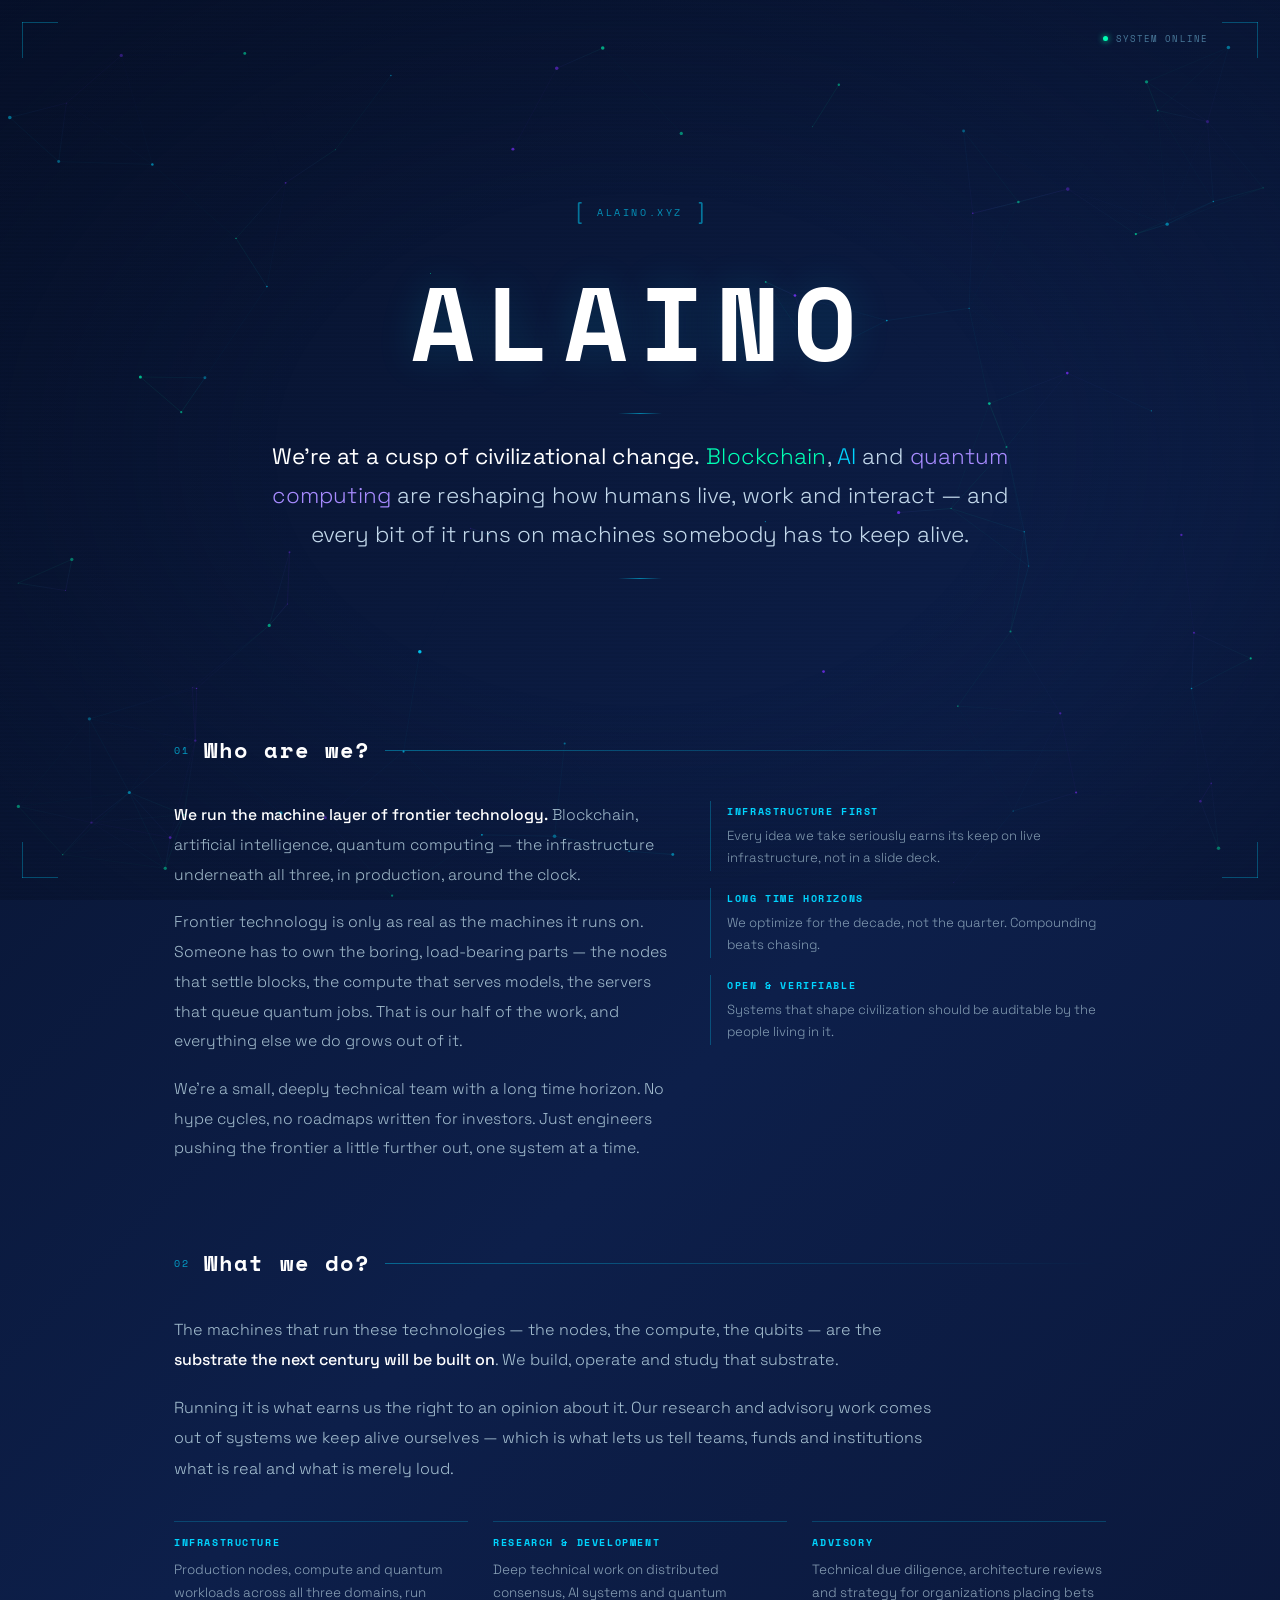
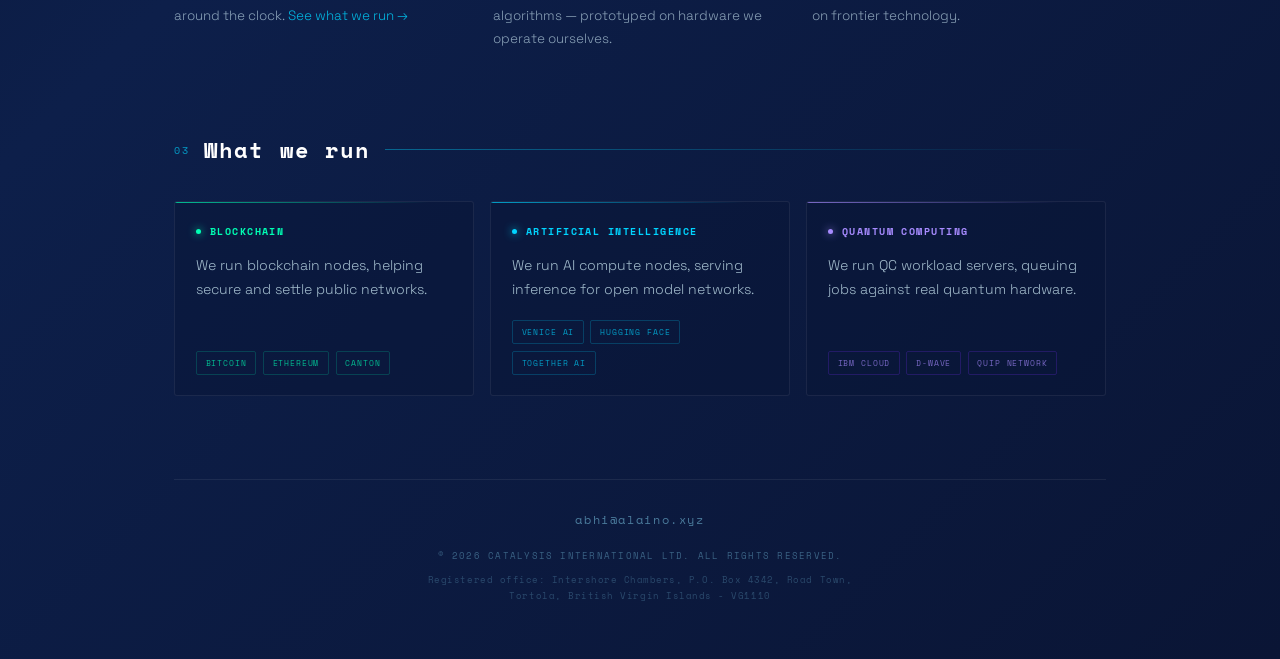
==== index.html @ 874327f1 "Serve site as index.html on alaino.xyz via GitHub Pages Co-authored-by: Cursor <cursoragent@cursor.c" ====
<!DOCTYPE html>
<html lang="en">
<head>
  <meta charset="UTF-8">
  <meta name="viewport" content="width=device-width, initial-scale=1.0">
  <title>Alaino — Infrastructure for Frontier Technology</title>
  <link rel="preconnect" href="https://fonts.googleapis.com">
  <link href="https://fonts.googleapis.com/css2?family=Space+Grotesk:ital,wght@0,300;0,400;0,500;0,600;0,700;1,300&family=Space+Mono:wght@400;700&display=swap" rel="stylesheet">
  <style>
    *, *::before, *::after { box-sizing: border-box; margin: 0; padding: 0; }

    :root {
      --bg: #07112a;
      --cyan: #00d4ff;
      --purple: #7b2fff;
      --green: #00ffb4;
      --text: #d8eeff;
      --muted: #4a7a9b;
    }

    html {
      scroll-behavior: smooth;
    }

    html, body {
      min-height: 100%;
      background: linear-gradient(135deg, #07112a 0%, #0d1f4a 50%, #0a1535 100%);
      color: var(--text);
      font-family: 'Space Grotesk', sans-serif;
      overflow-x: hidden;
    }

    canvas#bg {
      position: fixed;
      inset: 0;
      z-index: 0;
    }

    /* Scanline overlay */
    body::after {
      content: '';
      position: fixed;
      inset: 0;
      background: repeating-linear-gradient(
        0deg,
        transparent,
        transparent 2px,
        rgba(0,0,0,0.025) 2px,
        rgba(0,0,0,0.025) 4px
      );
      pointer-events: none;
      z-index: 1;
    }

    /* Radial vignette */
    body::before {
      content: '';
      position: fixed;
      inset: 0;
      background: radial-gradient(ellipse at center, transparent 40%, rgba(7,17,42,0.5) 100%);
      pointer-events: none;
      z-index: 1;
    }

    main {
      position: relative;
      z-index: 2;
      width: 100%;
      max-width: 980px;
      margin: 0 auto;
      padding: 0 1.5rem 3.5rem;
    }

    /* ── Hero ── */
    .hero {
      min-height: 78vh;
      display: flex;
      flex-direction: column;
      align-items: center;
      justify-content: center;
      text-align: center;
      padding: 4rem 0 1rem;
      position: relative;
    }

    /* ── Logo row ── */
    .logo-row {
      display: flex;
      align-items: center;
      gap: 0.75rem;
      margin-bottom: 1rem;
      opacity: 0;
      animation: fadeUp 1s ease 0.3s forwards;
    }

    .bracket {
      font-family: 'Space Mono', monospace;
      font-size: 1.4rem;
      color: var(--cyan);
      opacity: 0.5;
    }

    .logo-label {
      font-family: 'Space Mono', monospace;
      font-size: 0.65rem;
      letter-spacing: 0.25em;
      color: var(--cyan);
      opacity: 0.65;
      text-transform: uppercase;
    }

    /* ── Main title ── */
    h1 {
      font-family: 'Space Mono', monospace;
      font-size: clamp(2.6rem, 9vw, 6.5rem);
      font-weight: 700;
      letter-spacing: 0.12em;
      color: #fff;
      position: relative;
      text-shadow: 0 0 40px rgba(0, 212, 255, 0.15);
      opacity: 0;
      animation: fadeUp 1s ease 0.55s forwards;
    }

    /* Glitch pseudo-elements */
    h1::before,
    h1::after {
      content: attr(data-text);
      position: absolute;
      inset: 0;
      opacity: 0;
    }

    h1.glitch::before {
      animation: glitch1 0.35s ease forwards;
      color: var(--cyan);
      clip-path: polygon(0 15%, 100% 15%, 100% 38%, 0 38%);
      left: -2px;
    }

    h1.glitch::after {
      animation: glitch2 0.35s ease forwards;
      color: var(--purple);
      clip-path: polygon(0 58%, 100% 58%, 100% 78%, 0 78%);
      left: 2px;
    }

    @keyframes glitch1 {
      0%   { transform: translateX(0);   opacity: 0; }
      15%  { transform: translateX(-5px); opacity: 0.9; }
      35%  { transform: translateX(5px);  opacity: 0.9; }
      55%  { transform: translateX(-3px); opacity: 0.9; }
      75%  { transform: translateX(3px);  opacity: 0.9; }
      100% { transform: translateX(0);   opacity: 0; }
    }

    @keyframes glitch2 {
      0%   { transform: translateX(0);   opacity: 0; }
      15%  { transform: translateX(5px);  opacity: 0.9; }
      35%  { transform: translateX(-5px); opacity: 0.9; }
      55%  { transform: translateX(3px);  opacity: 0.9; }
      75%  { transform: translateX(-3px); opacity: 0.9; }
      100% { transform: translateX(0);   opacity: 0; }
    }

    /* ── Hero quote ── */
    .quote {
      position: relative;
      max-width: 780px;
      margin-top: 2.4rem;
      padding: 0 0.5rem;
      font-size: clamp(1rem, 2.1vw, 1.4rem);
      font-weight: 300;
      line-height: 1.75;
      letter-spacing: 0.005em;
      color: rgba(216, 238, 255, 0.9);
      opacity: 0;
      animation: fadeUp 1.1s ease 0.9s forwards;
    }

    .quote::before,
    .quote::after {
      content: '';
      position: absolute;
      left: 50%;
      transform: translateX(-50%);
      width: 44px;
      height: 1px;
      background: linear-gradient(90deg, transparent, rgba(0,212,255,0.55), transparent);
    }

    .quote::before { top: -1.5rem; }
    .quote::after  { bottom: -1.5rem; }

    .quote .lede {
      color: #fff;
      font-weight: 400;
    }

    .hl-ai { color: var(--cyan); }
    .hl-q  { color: #a78bff; }
    .hl-bc { color: var(--green); }

    /* ── Sections ── */
    section.block {
      padding: 2.6rem 0;
    }

    section.block#who {
      padding-top: 2rem;
    }

    .section-head {
      display: flex;
      align-items: center;
      gap: 0.9rem;
      margin-bottom: 2.2rem;
    }

    .section-index {
      font-family: 'Space Mono', monospace;
      font-size: 0.6rem;
      letter-spacing: 0.18em;
      color: var(--cyan);
      opacity: 0.7;
    }

    .section-head h2 {
      font-family: 'Space Mono', monospace;
      font-size: clamp(1rem, 2.4vw, 1.35rem);
      font-weight: 700;
      letter-spacing: 0.1em;
      color: #fff;
      white-space: nowrap;
    }

    .section-line {
      flex: 1;
      height: 1px;
      background: linear-gradient(90deg, rgba(0,212,255,0.4), transparent);
    }

    /* ── Who are we ── */
    .who-grid {
      display: grid;
      grid-template-columns: 1.25fr 1fr;
      gap: 2.6rem;
      align-items: start;
    }

    .who-copy p {
      font-size: 0.98rem;
      font-weight: 300;
      line-height: 1.9;
      color: rgba(204, 232, 244, 0.78);
    }

    .who-copy p + p {
      margin-top: 1.1rem;
    }

    .who-copy strong {
      font-weight: 500;
      color: #fff;
    }

    .principles {
      display: flex;
      flex-direction: column;
      gap: 1.1rem;
    }

    .principle {
      border-left: 1px solid rgba(0, 212, 255, 0.28);
      padding: 0.15rem 0 0.15rem 1rem;
    }

    .principle h3 {
      font-family: 'Space Mono', monospace;
      font-size: 0.62rem;
      letter-spacing: 0.16em;
      text-transform: uppercase;
      color: var(--cyan);
      margin-bottom: 0.4rem;
    }

    .principle p {
      font-size: 0.82rem;
      font-weight: 300;
      line-height: 1.65;
      color: rgba(204, 232, 244, 0.62);
    }

    /* ── What we do ── */
    .lead {
      max-width: 760px;
      font-size: 1rem;
      font-weight: 300;
      line-height: 1.9;
      color: rgba(204, 232, 244, 0.8);
    }

    .lead strong {
      font-weight: 500;
      color: #fff;
    }

    .lead + .lead {
      margin-top: 1.1rem;
    }

    .do-grid {
      display: grid;
      grid-template-columns: repeat(3, minmax(0, 1fr));
      gap: 1.6rem;
      margin-top: 2.3rem;
    }

    .do-item {
      border-top: 1px solid rgba(0, 212, 255, 0.22);
      padding-top: 0.85rem;
    }

    .do-item h3 {
      font-family: 'Space Mono', monospace;
      font-size: 0.62rem;
      letter-spacing: 0.16em;
      text-transform: uppercase;
      color: var(--cyan);
      margin-bottom: 0.55rem;
    }

    .do-item p {
      font-size: 0.84rem;
      font-weight: 300;
      line-height: 1.7;
      color: rgba(204, 232, 244, 0.65);
    }

    .do-item a {
      color: var(--cyan);
      text-decoration: none;
      white-space: nowrap;
      opacity: 0.85;
      border-bottom: 1px solid transparent;
      transition: opacity 0.25s ease, border-color 0.25s ease;
    }

    .do-item a:hover {
      opacity: 1;
      border-bottom-color: currentColor;
    }

    /* ── Capability cards ── */
    .cards {
      display: grid;
      grid-template-columns: repeat(3, minmax(0, 1fr));
      gap: 1rem;
    }

    .card {
      --accent: var(--cyan);
      --accent-dim: rgba(0, 212, 255, 0.3);
      --accent-wash: rgba(0, 212, 255, 0.05);
      position: relative;
      display: flex;
      flex-direction: column;
      padding: 1.4rem 1.3rem 1.25rem;
      border: 1px solid rgba(255, 255, 255, 0.07);
      border-radius: 3px;
      background: rgba(9, 22, 54, 0.4);
      overflow: hidden;
      transition: transform 0.3s ease, border-color 0.3s ease, background 0.3s ease;
    }

    .card::before {
      content: '';
      position: absolute;
      top: 0;
      left: 0;
      right: 0;
      height: 1px;
      background: linear-gradient(90deg, var(--accent), transparent 85%);
      opacity: 0.7;
      transition: opacity 0.3s ease;
    }

    .card:hover {
      transform: translateY(-4px);
      border-color: var(--accent-dim);
      background: var(--accent-wash);
    }

    .card:hover::before { opacity: 1; }

    .card-q {
      --accent: #a78bff;
      --accent-dim: rgba(123, 47, 255, 0.32);
      --accent-wash: rgba(123, 47, 255, 0.05);
    }

    .card-bc {
      --accent: var(--green);
      --accent-dim: rgba(0, 255, 180, 0.26);
      --accent-wash: rgba(0, 255, 180, 0.05);
    }

    .card-head {
      display: flex;
      align-items: center;
      gap: 0.55rem;
      margin-bottom: 0.9rem;
    }

    .card-dot {
      width: 5px;
      height: 5px;
      border-radius: 50%;
      background: var(--accent);
      box-shadow: 0 0 8px var(--accent);
      flex-shrink: 0;
    }

    .card-head h3 {
      font-family: 'Space Mono', monospace;
      font-size: 0.62rem;
      font-weight: 700;
      letter-spacing: 0.15em;
      text-transform: uppercase;
      color: var(--accent);
    }

    .card > p {
      font-size: 0.88rem;
      font-weight: 300;
      line-height: 1.7;
      color: rgba(204, 232, 244, 0.78);
    }

    .card-foot {
      margin-top: auto;
      padding-top: 1.15rem;
      display: flex;
      flex-wrap: wrap;
      gap: 0.4rem;
    }

    .chip {
      font-family: 'Space Mono', monospace;
      font-size: 0.53rem;
      letter-spacing: 0.1em;
      text-transform: uppercase;
      padding: 0.32rem 0.55rem;
      border: 1px solid var(--accent-dim);
      border-radius: 2px;
      color: var(--accent);
      text-decoration: none;
      opacity: 0.7;
      transition: opacity 0.25s ease, border-color 0.25s ease,
                  background 0.25s ease, box-shadow 0.25s ease;
    }

    .card:hover .chip { opacity: 1; }

    .chip:hover,
    .chip:focus-visible {
      opacity: 1;
      border-color: var(--accent);
      background: var(--accent-wash);
      box-shadow: 0 0 12px -4px var(--accent);
      outline: none;
    }

    /* ── Contact ── */
    .contact {
      display: flex;
      align-items: center;
      justify-content: center;
      gap: 0.85rem;
    }

    .contact a {
      font-family: 'Space Mono', monospace;
      font-size: 0.72rem;
      letter-spacing: 0.14em;
      color: var(--muted);
      text-decoration: none;
      transition: color 0.3s, text-shadow 0.3s;
    }

    .contact a:hover {
      color: var(--cyan);
      text-shadow: 0 0 12px rgba(0,212,255,0.5);
    }

    /* ── Corner decorations ── */
    .corner {
      position: fixed;
      width: 36px;
      height: 36px;
      opacity: 0;
      animation: fadeIn 1s ease 1.9s forwards;
      z-index: 3;
    }

    .corner::before,
    .corner::after {
      content: '';
      position: absolute;
      background: var(--cyan);
      opacity: 0.3;
    }

    .corner::before { width: 100%; height: 1px; top: 0; left: 0; }
    .corner::after  { width: 1px; height: 100%; top: 0; left: 0; }

    .corner-tl { top: 22px; left: 22px; }
    .corner-tr { top: 22px; right: 22px; transform: scaleX(-1); }
    .corner-bl { bottom: 22px; left: 22px; transform: scaleY(-1); }
    .corner-br { bottom: 22px; right: 22px; transform: scale(-1); }

    /* ── Footer ── */
    footer {
      margin-top: 2.6rem;
      padding-top: 1.9rem;
      border-top: 1px solid rgba(255, 255, 255, 0.07);
      display: flex;
      flex-direction: column;
      align-items: center;
      gap: 1.1rem;
      text-align: center;
      font-family: 'Space Mono', monospace;
      font-size: 0.55rem;
      letter-spacing: 0.08em;
      line-height: 1.75;
      color: var(--muted);
    }

    footer .legal {
      display: flex;
      flex-direction: column;
      gap: 0.55rem;
    }

    footer .rights {
      letter-spacing: 0.14em;
      text-transform: uppercase;
      opacity: 0.75;
    }

    footer .address {
      max-width: 440px;
      letter-spacing: 0.06em;
      opacity: 0.5;
    }

    /* ── Status indicator ── */
    .status {
      position: fixed;
      top: 32px;
      right: 72px;
      display: flex;
      align-items: center;
      gap: 0.5rem;
      font-family: 'Space Mono', monospace;
      font-size: 0.58rem;
      letter-spacing: 0.12em;
      text-transform: uppercase;
      color: var(--muted);
      opacity: 0;
      animation: fadeIn 1s ease 2.1s forwards;
      z-index: 3;
    }

    .dot {
      width: 5px;
      height: 5px;
      border-radius: 50%;
      background: var(--green);
      box-shadow: 0 0 6px var(--green);
      animation: pulse 2.5s ease-in-out infinite;
    }

    @keyframes pulse {
      0%, 100% { opacity: 1; }
      50%       { opacity: 0.25; }
    }

    /* ── Scroll reveal ── */
    .reveal {
      opacity: 0;
      transform: translateY(26px);
      transition: opacity 0.9s ease, transform 0.9s ease;
    }

    .reveal.visible {
      opacity: 1;
      transform: translateY(0);
    }

    @media (max-width: 860px) {
      .who-grid {
        grid-template-columns: 1fr;
        gap: 2rem;
      }

      .cards,
      .do-grid {
        grid-template-columns: 1fr;
      }

      .do-grid { gap: 1.3rem; }
    }

    @media (max-width: 720px) {
      .status { display: none; }

      section.block { padding: 2.2rem 0; }
    }

    @media (prefers-reduced-motion: reduce) {
      .reveal { opacity: 1; transform: none; transition: none; }
      .dot { animation: none; }
      html { scroll-behavior: auto; }
    }

    /* ── Shared animations ── */
    @keyframes fadeUp {
      from { opacity: 0; transform: translateY(18px); }
      to   { opacity: 1; transform: translateY(0); }
    }

    @keyframes fadeIn {
      from { opacity: 0; }
      to   { opacity: 1; }
    }
  </style>
</head>
<body>

<canvas id="bg"></canvas>

<!-- Corner brackets -->
<div class="corner corner-tl"></div>
<div class="corner corner-tr"></div>
<div class="corner corner-bl"></div>
<div class="corner corner-br"></div>

<main>
  <section class="hero">
    <div class="logo-row">
      <span class="bracket">[</span>
      <span class="logo-label">ALAINO.XYZ</span>
      <span class="bracket">]</span>
    </div>

    <h1 id="title" data-text="ALAINO">ALAINO</h1>

    <blockquote class="quote">
      <span class="lede">We&rsquo;re at a cusp of civilizational change.</span>
      <span class="hl-bc">Blockchain</span>, <span class="hl-ai">AI</span> and
      <span class="hl-q">quantum computing</span> are reshaping how humans live, work
      and interact &mdash; and every bit of it runs on machines somebody has to keep
      alive.
    </blockquote>

  </section>

  <section class="block reveal" id="who">
    <div class="section-head">
      <span class="section-index">01</span>
      <h2>Who are we?</h2>
      <span class="section-line"></span>
    </div>

    <div class="who-grid">
      <div class="who-copy">
        <p>
          <strong>We run the machine layer of frontier technology.</strong> Blockchain,
          artificial intelligence, quantum computing &mdash; the infrastructure underneath
          all three, in production, around the clock.
        </p>
        <p>
          Frontier technology is only as real as the machines it runs on. Someone has to
          own the boring, load-bearing parts &mdash; the nodes that settle blocks, the
          compute that serves models, the servers that queue quantum jobs. That is our
          half of the work, and everything else we do grows out of it.
        </p>
        <p>
          We&rsquo;re a small, deeply technical team with a long time horizon. No hype cycles,
          no roadmaps written for investors. Just engineers pushing the frontier a little
          further out, one system at a time.
        </p>
      </div>

      <div class="principles">
        <div class="principle">
          <h3>Infrastructure first</h3>
          <p>Every idea we take seriously earns its keep on live infrastructure, not in a slide deck.</p>
        </div>
        <div class="principle">
          <h3>Long time horizons</h3>
          <p>We optimize for the decade, not the quarter. Compounding beats chasing.</p>
        </div>
        <div class="principle">
          <h3>Open &amp; verifiable</h3>
          <p>Systems that shape civilization should be auditable by the people living in it.</p>
        </div>
      </div>
    </div>
  </section>

  <section class="block reveal" id="do">
    <div class="section-head">
      <span class="section-index">02</span>
      <h2>What we do?</h2>
      <span class="section-line"></span>
    </div>

    <p class="lead">
      The machines that run these technologies &mdash; the nodes, the compute, the qubits &mdash;
      are the <strong>substrate the next century will be built on</strong>.
      We build, operate and study that substrate.
    </p>

    <p class="lead">
      Running it is what earns us the right to an opinion about it. Our research and
      advisory work comes out of systems we keep alive ourselves &mdash; which is what
      lets us tell teams, funds and institutions what is real and what is merely loud.
    </p>

    <div class="do-grid">
      <div class="do-item">
        <h3>Infrastructure</h3>
        <p>
          Production nodes, compute and quantum workloads across all three domains,
          run around the clock. <a href="#what">See what we run &rarr;</a>
        </p>
      </div>
      <div class="do-item">
        <h3>Research &amp; development</h3>
        <p>
          Deep technical work on distributed consensus, AI systems and quantum
          algorithms &mdash; prototyped on hardware we operate ourselves.
        </p>
      </div>
      <div class="do-item">
        <h3>Advisory</h3>
        <p>
          Technical due diligence, architecture reviews and strategy for organizations
          placing bets on frontier technology.
        </p>
      </div>
    </div>
  </section>

  <section class="block reveal" id="what">
    <div class="section-head">
      <span class="section-index">03</span>
      <h2>What we run</h2>
      <span class="section-line"></span>
    </div>

    <div class="cards">
      <article class="card card-bc">
        <div class="card-head">
          <span class="card-dot"></span>
          <h3>Blockchain</h3>
        </div>
        <p>We run blockchain nodes, helping secure and settle public networks.</p>
        <div class="card-foot">
          <a class="chip" href="https://bitcoin.org" target="_blank" rel="noopener noreferrer">Bitcoin</a>
          <a class="chip" href="https://ethereum.org" target="_blank" rel="noopener noreferrer">Ethereum</a>
          <a class="chip" href="https://www.canton.network" target="_blank" rel="noopener noreferrer">Canton</a>
        </div>
      </article>

      <article class="card card-ai">
        <div class="card-head">
          <span class="card-dot"></span>
          <h3>Artificial Intelligence</h3>
        </div>
        <p>We run AI compute nodes, serving inference for open model networks.</p>
        <div class="card-foot">
          <a class="chip" href="https://venice.ai" target="_blank" rel="noopener noreferrer">Venice AI</a>
          <a class="chip" href="https://huggingface.co" target="_blank" rel="noopener noreferrer">Hugging Face</a>
          <a class="chip" href="https://www.together.ai" target="_blank" rel="noopener noreferrer">Together AI</a>
        </div>
      </article>

      <article class="card card-q">
        <div class="card-head">
          <span class="card-dot"></span>
          <h3>Quantum Computing</h3>
        </div>
        <p>We run QC workload servers, queuing jobs against real quantum hardware.</p>
        <div class="card-foot">
          <a class="chip" href="https://www.ibm.com/quantum" target="_blank" rel="noopener noreferrer">IBM Cloud</a>
          <a class="chip" href="https://www.dwavequantum.com" target="_blank" rel="noopener noreferrer">D-Wave</a>
          <a class="chip" href="https://quip.network" target="_blank" rel="noopener noreferrer">Quip Network</a>
        </div>
      </article>
    </div>
  </section>

  <footer class="reveal">
    <div class="contact">
      <a href="mailto:abhi@alaino.xyz">abhi@alaino.xyz</a>
    </div>

    <div class="legal">
      <p class="rights">&copy; 2026 Catalysis International Ltd. All rights reserved.</p>
      <p class="address">
        Registered office: Intershore Chambers, P.O. Box 4342, Road Town,
        Tortola, British Virgin Islands - VG1110
      </p>
    </div>
  </footer>
</main>

<div class="status">
  <div class="dot"></div>
  System Online
</div>

<script>
// ────────────────────────────────────────────────────────────────
//  Particle / network background
// ────────────────────────────────────────────────────────────────
const canvas = document.getElementById('bg');
const ctx    = canvas.getContext('2d');

let W, H, particles;

const COUNT    = 90;
const MAX_DIST = 140;
const COLORS   = ['#00d4ff', '#7b2fff', '#00ffb4'];

function resize() {
  W = canvas.width  = window.innerWidth;
  H = canvas.height = window.innerHeight;
}

class Particle {
  constructor() { this.reset(true); }

  reset(initial = false) {
    this.x     = Math.random() * W;
    this.y     = initial ? Math.random() * H : (Math.random() < 0.5 ? -5 : H + 5);
    this.vx    = (Math.random() - 0.5) * 0.45;
    this.vy    = (Math.random() - 0.5) * 0.45;
    this.r     = Math.random() * 1.4 + 0.4;
    this.color = COLORS[Math.floor(Math.random() * COLORS.length)];
    this.alpha = Math.random() * 0.5 + 0.4;
  }

  update() {
    // subtle mouse repel
    const dx = this.x - mouse.x;
    const dy = this.y - mouse.y;
    const d  = Math.sqrt(dx * dx + dy * dy);
    if (d < 110 && d > 0) {
      const f = (110 - d) / 110 * 0.7;
      this.x += (dx / d) * f;
      this.y += (dy / d) * f;
    }

    this.x += this.vx;
    this.y += this.vy;

    if (this.x < -10 || this.x > W + 10) this.vx *= -1;
    if (this.y < -10 || this.y > H + 10) this.vy *= -1;
  }

  draw() {
    ctx.beginPath();
    ctx.arc(this.x, this.y, this.r, 0, Math.PI * 2);
    ctx.fillStyle = this.color;
    ctx.globalAlpha = this.alpha;
    ctx.fill();
    ctx.globalAlpha = 1;
  }
}

function init() {
  resize();
  particles = Array.from({ length: COUNT }, () => new Particle());
}

function drawLines() {
  for (let i = 0; i < particles.length; i++) {
    for (let j = i + 1; j < particles.length; j++) {
      const a  = particles[i], b = particles[j];
      const dx = a.x - b.x, dy = a.y - b.y;
      const d  = Math.sqrt(dx * dx + dy * dy);
      if (d < MAX_DIST) {
        const alpha = (1 - d / MAX_DIST) * 0.22;
        const grad  = ctx.createLinearGradient(a.x, a.y, b.x, b.y);
        grad.addColorStop(0, a.color);
        grad.addColorStop(1, b.color);
        ctx.beginPath();
        ctx.moveTo(a.x, a.y);
        ctx.lineTo(b.x, b.y);
        ctx.strokeStyle = grad;
        ctx.globalAlpha = alpha;
        ctx.lineWidth   = 0.55;
        ctx.stroke();
        ctx.globalAlpha = 1;
      }
    }
  }
}

function loop() {
  ctx.clearRect(0, 0, W, H);
  particles.forEach(p => { p.update(); p.draw(); });
  drawLines();
  requestAnimationFrame(loop);
}

window.addEventListener('resize', () => {
  resize();
  particles.forEach(p => {
    if (p.x > W) p.x = W - 10;
    if (p.y > H) p.y = H - 10;
  });
});

// ────────────────────────────────────────────────────────────────
//  Mouse tracking
// ────────────────────────────────────────────────────────────────
const mouse = { x: -999, y: -999 };
window.addEventListener('mousemove', e => { mouse.x = e.clientX; mouse.y = e.clientY; });

// ────────────────────────────────────────────────────────────────
//  Periodic glitch on title
// ────────────────────────────────────────────────────────────────
const title = document.getElementById('title');

function triggerGlitch() {
  title.classList.add('glitch');
  setTimeout(() => title.classList.remove('glitch'), 350);
  setTimeout(triggerGlitch, 3500 + Math.random() * 5000);
}

setTimeout(triggerGlitch, 2800);

// ────────────────────────────────────────────────────────────────
//  Scroll reveal
// ────────────────────────────────────────────────────────────────
const observer = new IntersectionObserver((entries) => {
  entries.forEach(entry => {
    if (entry.isIntersecting) {
      entry.target.classList.add('visible');
      observer.unobserve(entry.target);
    }
  });
}, { threshold: 0.15, rootMargin: '0px 0px -60px 0px' });

document.querySelectorAll('.reveal').forEach(el => observer.observe(el));

// ────────────────────────────────────────────────────────────────
//  Boot
// ────────────────────────────────────────────────────────────────
init();
loop();
</script>
</body>
</html>
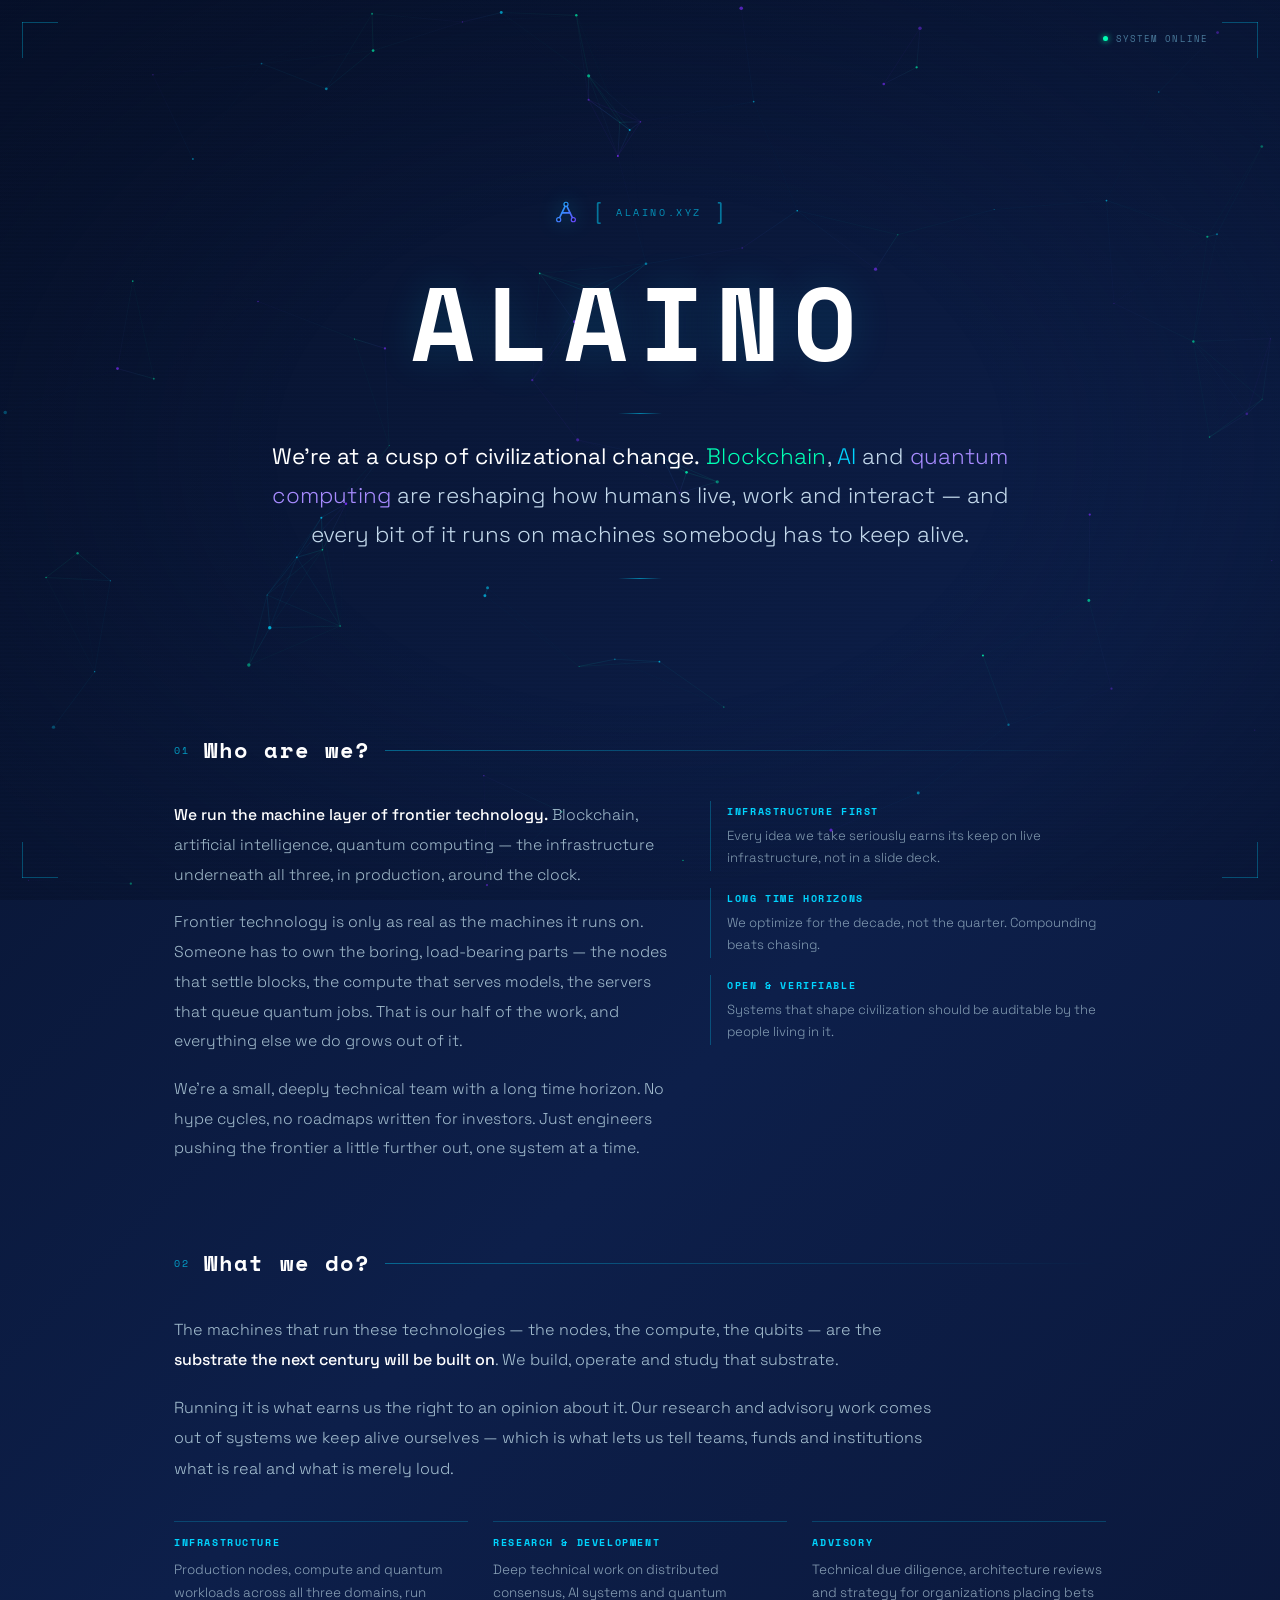
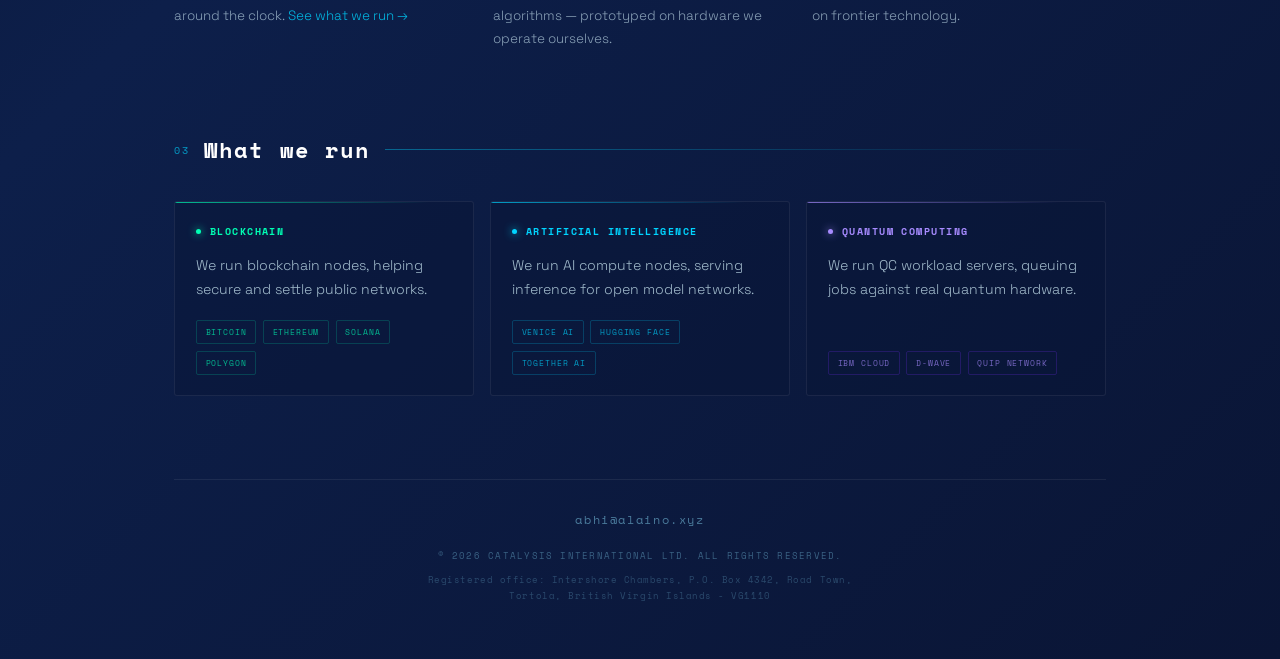
==== commit 462fb3d2: "Add Alaino logo and favicon, update blockchain networks Introduce a node-graph "A" mark used both in" ====
--- a/index.html
+++ b/index.html
@@ -4,6 +4,9 @@
   <meta charset="UTF-8">
   <meta name="viewport" content="width=device-width, initial-scale=1.0">
   <title>Alaino — Infrastructure for Frontier Technology</title>
+  <link rel="icon" href="favicon.svg" type="image/svg+xml">
+  <link rel="apple-touch-icon" href="favicon.svg">
+  <meta name="theme-color" content="#07112a">
   <link rel="preconnect" href="https://fonts.googleapis.com">
   <link href="https://fonts.googleapis.com/css2?family=Space+Grotesk:ital,wght@0,300;0,400;0,500;0,600;0,700;1,300&family=Space+Mono:wght@400;700&display=swap" rel="stylesheet">
   <style>
@@ -93,6 +96,13 @@
       animation: fadeUp 1s ease 0.3s forwards;
     }
 
+    .logo-mark {
+      width: 26px;
+      height: 26px;
+      display: block;
+      filter: drop-shadow(0 0 10px rgba(0, 212, 255, 0.35));
+    }
+
     .bracket {
       font-family: 'Space Mono', monospace;
       font-size: 1.4rem;
@@ -649,6 +659,7 @@
 <main>
   <section class="hero">
     <div class="logo-row">
+      <img class="logo-mark" src="logo.svg" alt="Alaino logo" width="26" height="26">
       <span class="bracket">[</span>
       <span class="logo-label">ALAINO.XYZ</span>
       <span class="bracket">]</span>
@@ -771,7 +782,8 @@
         <div class="card-foot">
           <a class="chip" href="https://bitcoin.org" target="_blank" rel="noopener noreferrer">Bitcoin</a>
           <a class="chip" href="https://ethereum.org" target="_blank" rel="noopener noreferrer">Ethereum</a>
-          <a class="chip" href="https://www.canton.network" target="_blank" rel="noopener noreferrer">Canton</a>
+          <a class="chip" href="https://solana.com" target="_blank" rel="noopener noreferrer">Solana</a>
+          <a class="chip" href="https://polygon.technology" target="_blank" rel="noopener noreferrer">Polygon</a>
         </div>
       </article>
 
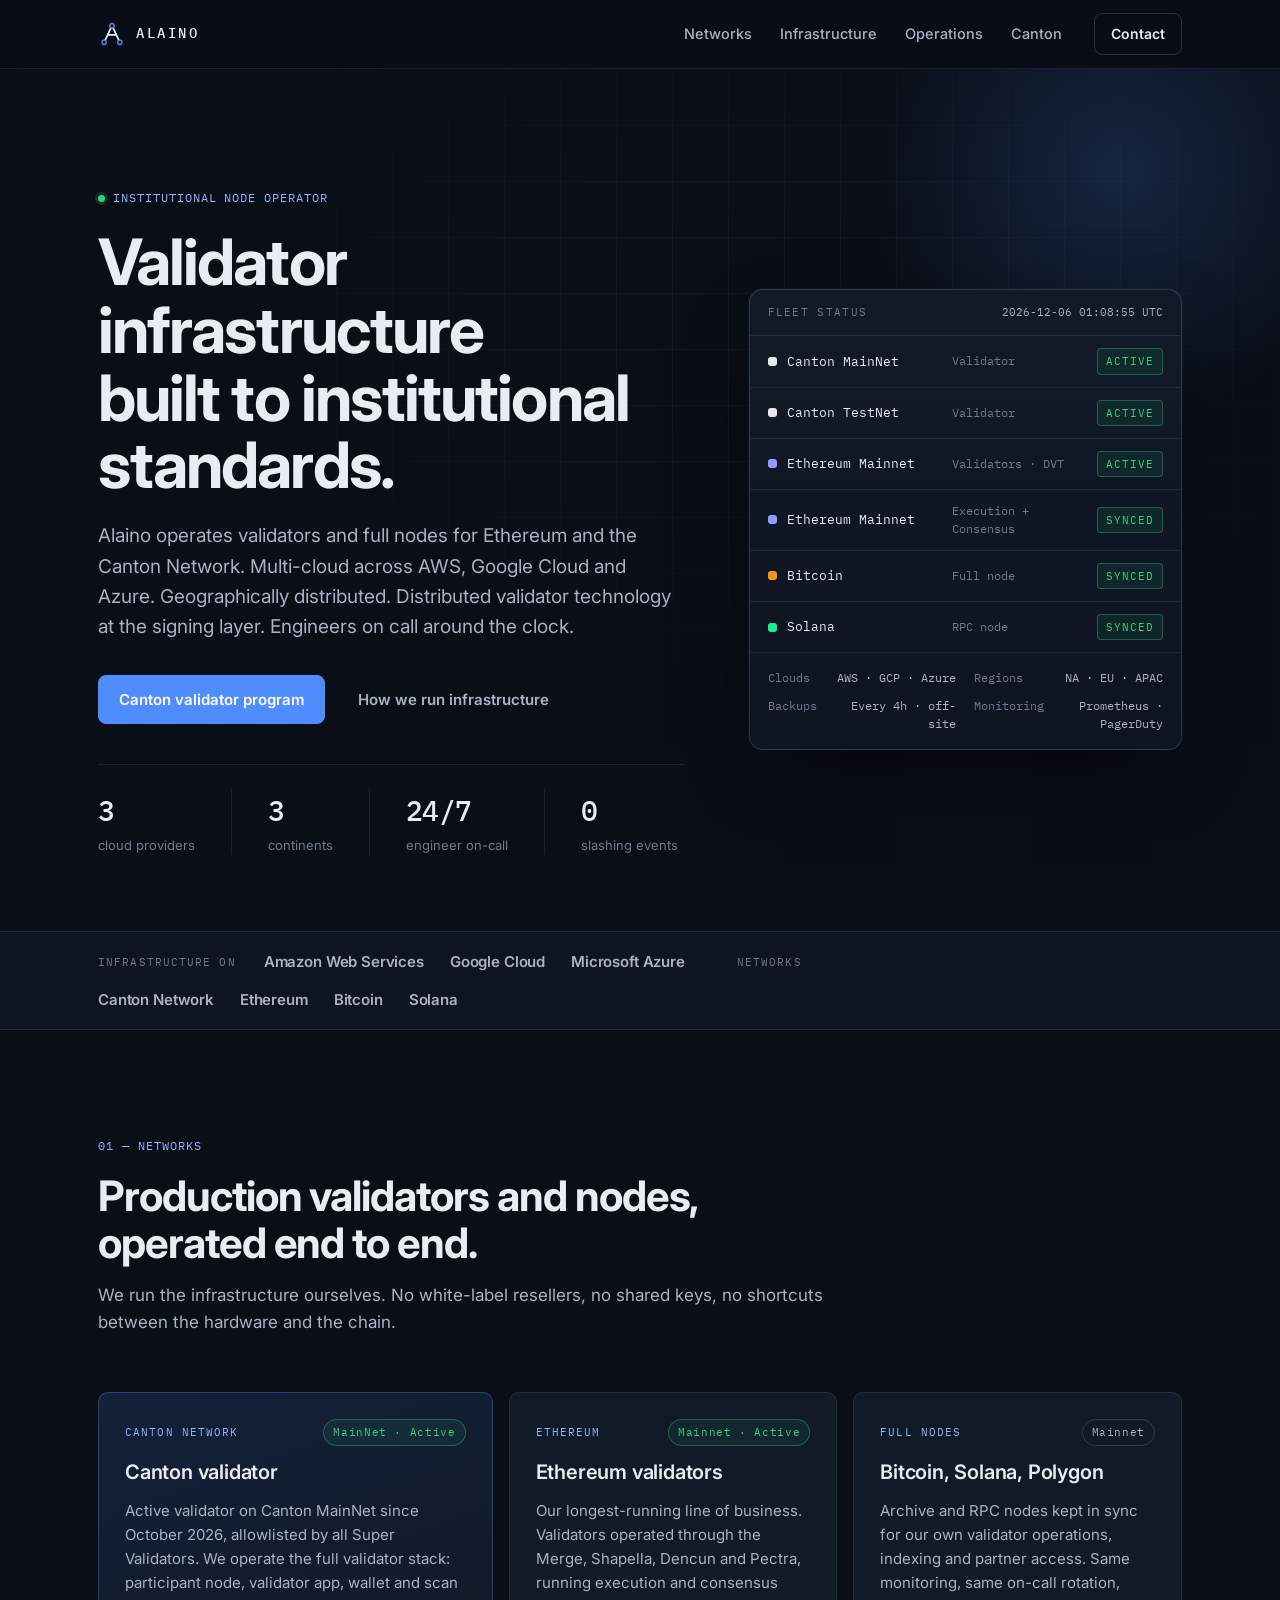
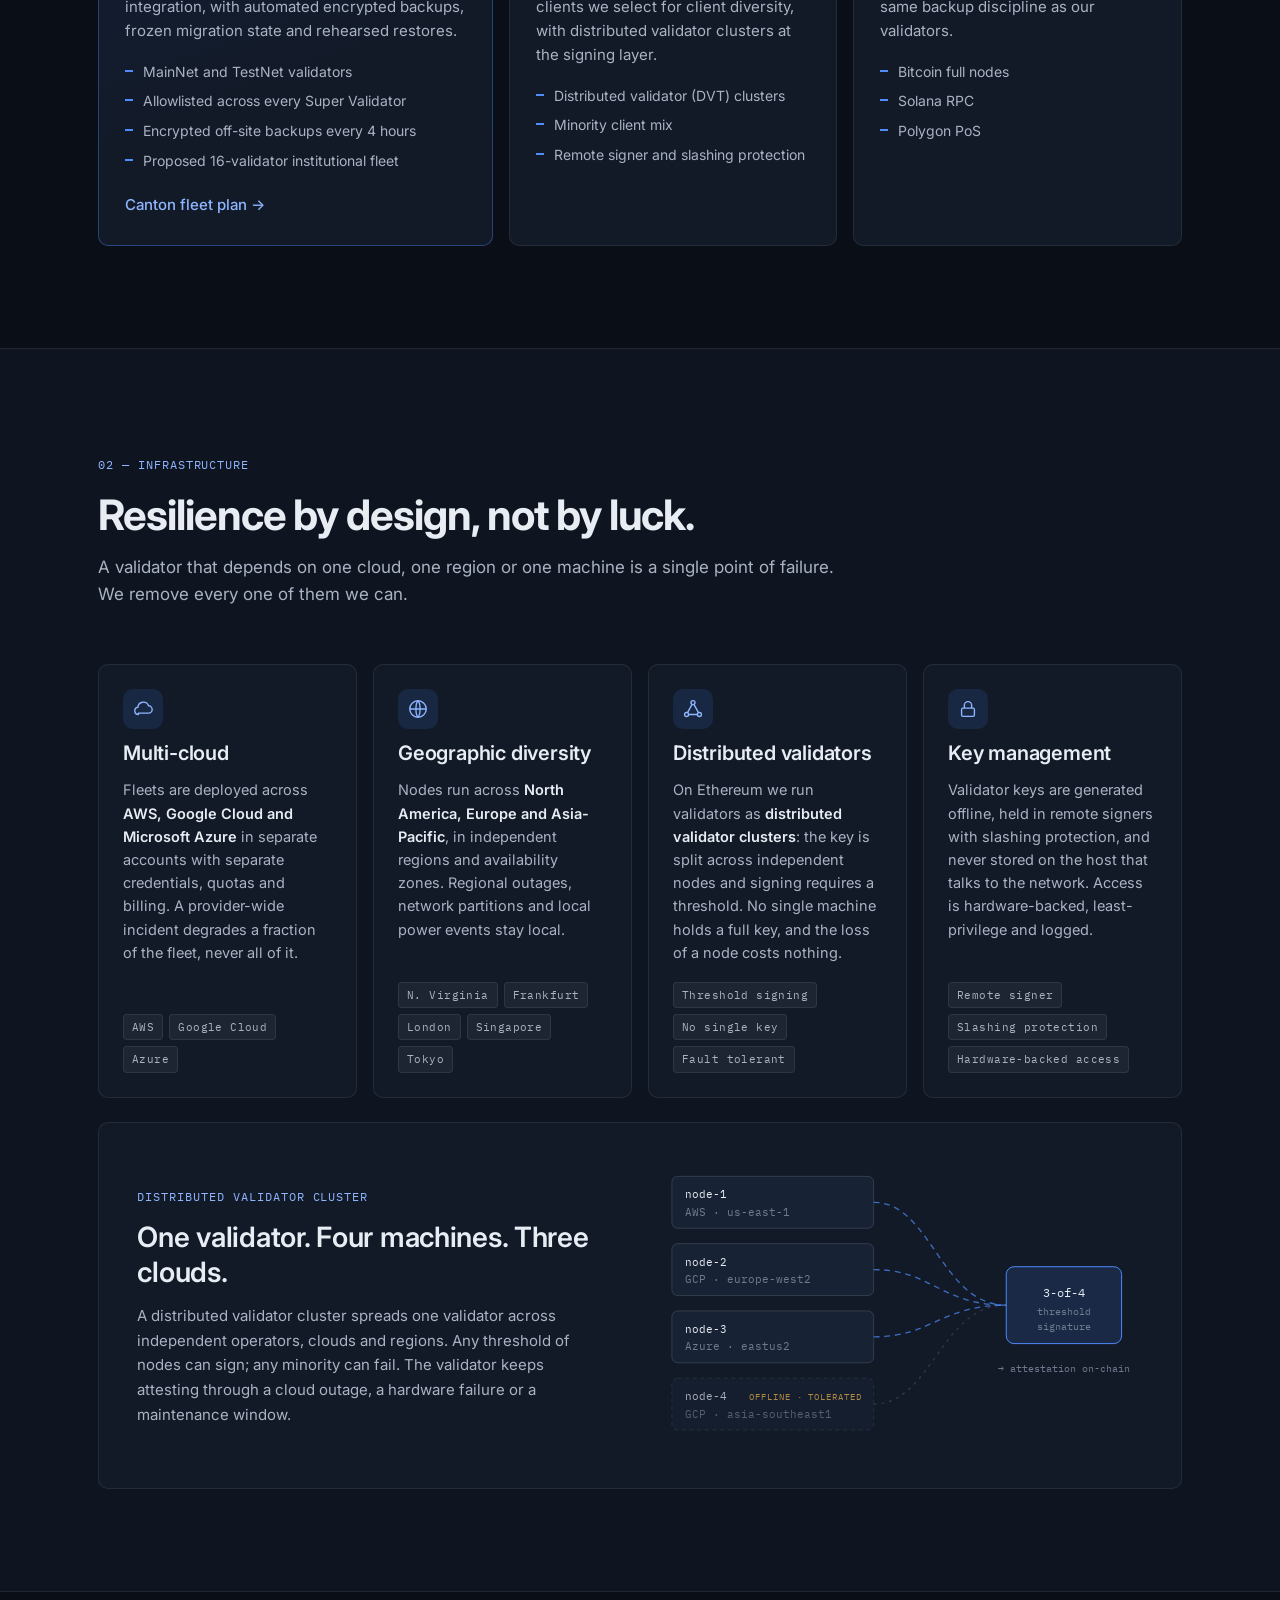
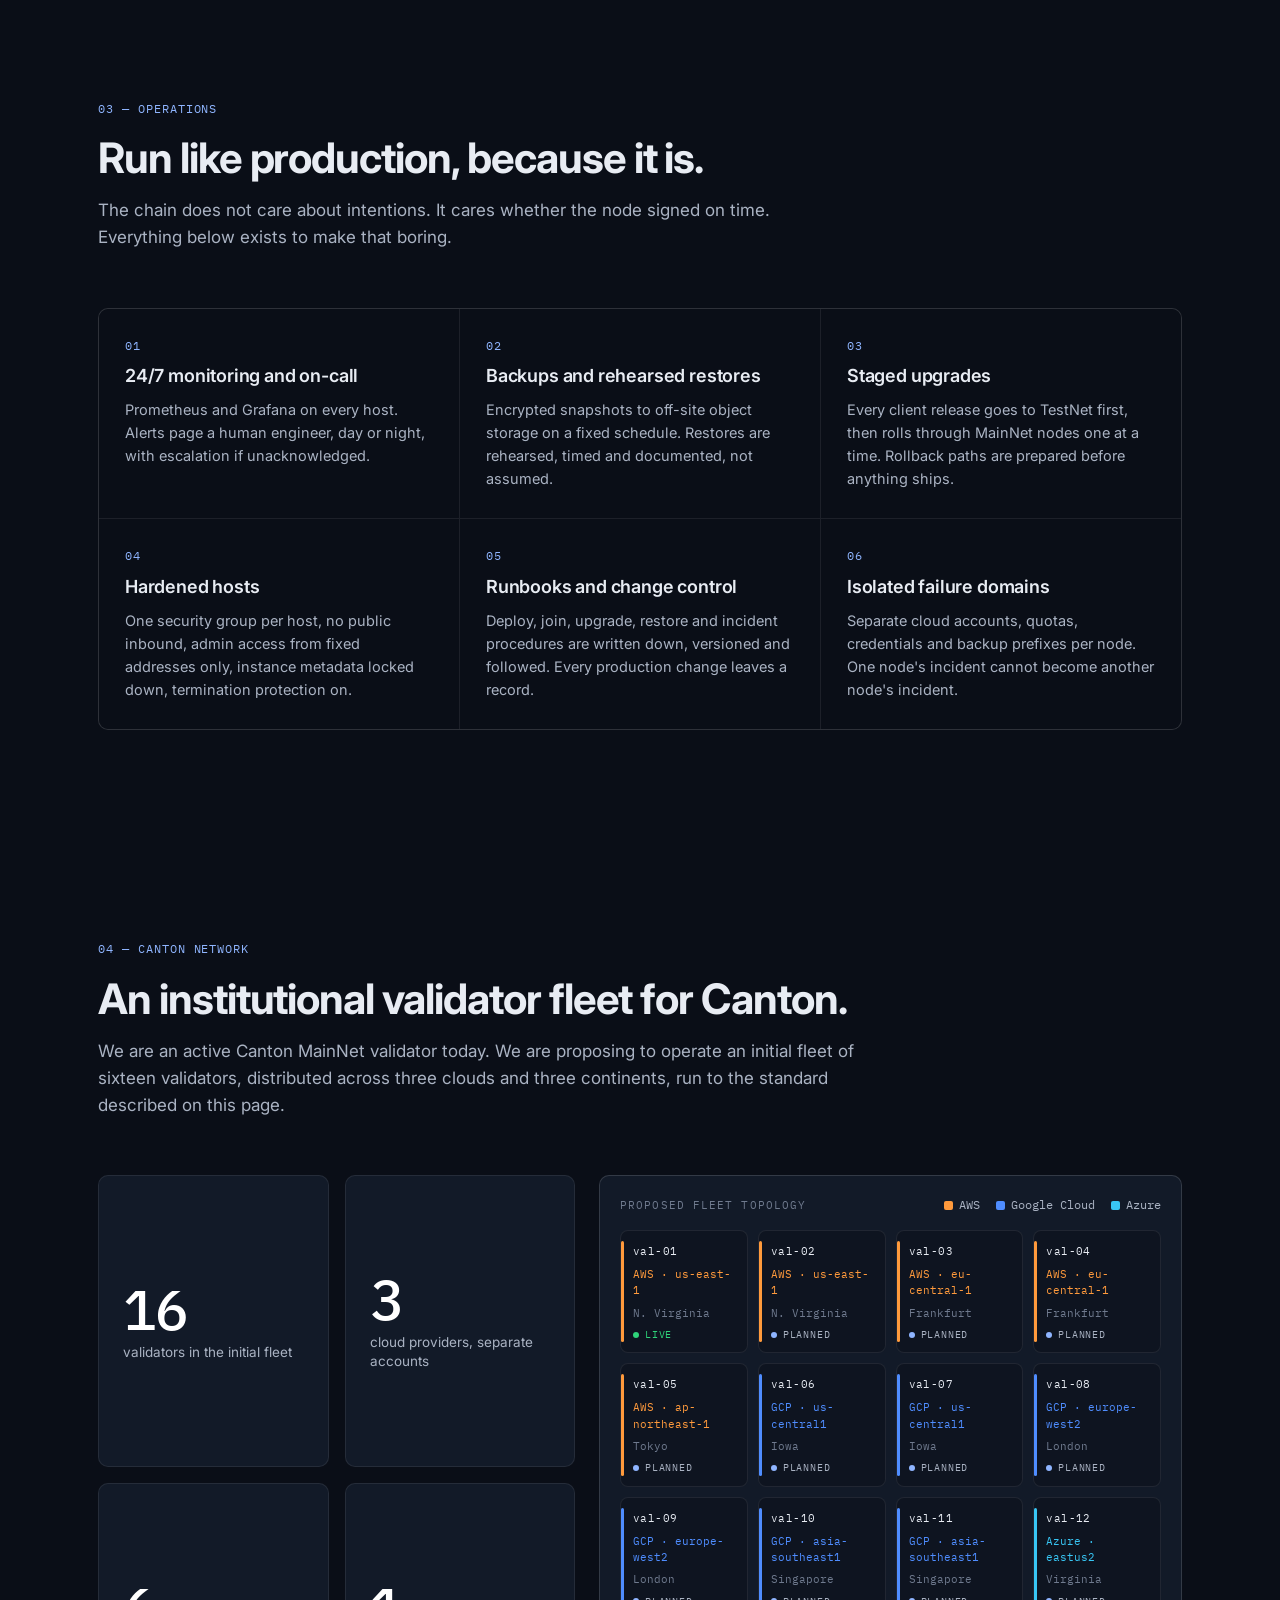
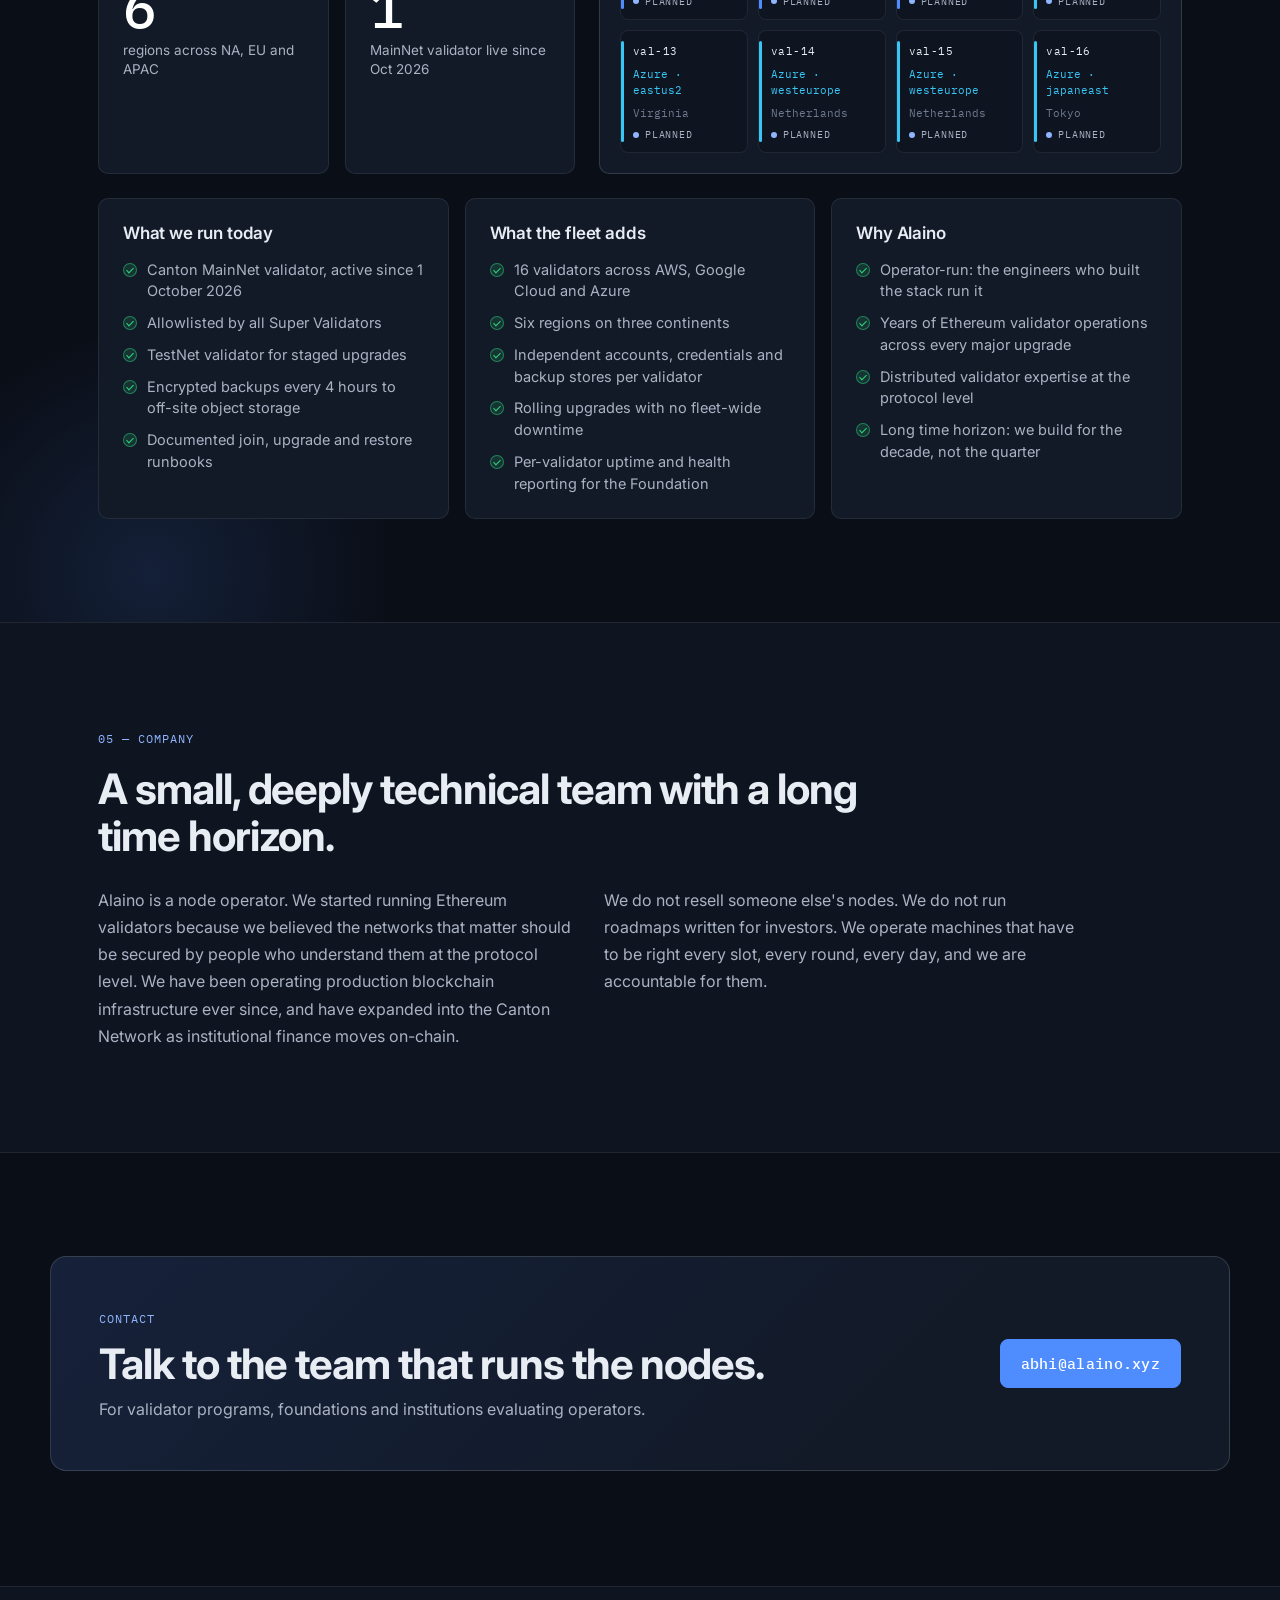
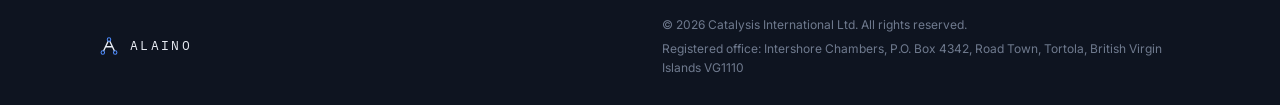
==== commit 812e6bd1: "Rebuild site as institutional node operator" ====
--- a/index.html
+++ b/index.html
@@ -1,981 +1,491 @@
-<!DOCTYPE html>
+<!doctype html>
 <html lang="en">
 <head>
-  <meta charset="UTF-8">
-  <meta name="viewport" content="width=device-width, initial-scale=1.0">
-  <title>Alaino — Infrastructure for Frontier Technology</title>
+  <meta charset="utf-8">
+  <meta name="viewport" content="width=device-width, initial-scale=1">
+  <title>Alaino — Institutional Validator Infrastructure</title>
+  <meta name="description" content="Alaino operates institutional-grade validator infrastructure across Ethereum and the Canton Network. Multi-cloud across AWS, Google Cloud and Azure, geographically distributed, with distributed validator technology and 24/7 operations.">
+  <meta property="og:title" content="Alaino — Institutional Validator Infrastructure">
+  <meta property="og:description" content="Multi-cloud, geographically distributed validator operations on Ethereum and Canton. Built for institutions.">
+  <meta property="og:type" content="website">
+  <meta property="og:url" content="https://alaino.xyz/">
+  <meta name="theme-color" content="#0a0e17">
   <link rel="icon" href="favicon.svg" type="image/svg+xml">
   <link rel="apple-touch-icon" href="favicon.svg">
-  <meta name="theme-color" content="#07112a">
   <link rel="preconnect" href="https://fonts.googleapis.com">
-  <link href="https://fonts.googleapis.com/css2?family=Space+Grotesk:ital,wght@0,300;0,400;0,500;0,600;0,700;1,300&family=Space+Mono:wght@400;700&display=swap" rel="stylesheet">
-  <style>
-    *, *::before, *::after { box-sizing: border-box; margin: 0; padding: 0; }
-
-    :root {
-      --bg: #07112a;
-      --cyan: #00d4ff;
-      --purple: #7b2fff;
-      --green: #00ffb4;
-      --text: #d8eeff;
-      --muted: #4a7a9b;
-    }
-
-    html {
-      scroll-behavior: smooth;
-    }
-
-    html, body {
-      min-height: 100%;
-      background: linear-gradient(135deg, #07112a 0%, #0d1f4a 50%, #0a1535 100%);
-      color: var(--text);
-      font-family: 'Space Grotesk', sans-serif;
-      overflow-x: hidden;
-    }
-
-    canvas#bg {
-      position: fixed;
-      inset: 0;
-      z-index: 0;
-    }
-
-    /* Scanline overlay */
-    body::after {
-      content: '';
-      position: fixed;
-      inset: 0;
-      background: repeating-linear-gradient(
-        0deg,
-        transparent,
-        transparent 2px,
-        rgba(0,0,0,0.025) 2px,
-        rgba(0,0,0,0.025) 4px
-      );
-      pointer-events: none;
-      z-index: 1;
-    }
-
-    /* Radial vignette */
-    body::before {
-      content: '';
-      position: fixed;
-      inset: 0;
-      background: radial-gradient(ellipse at center, transparent 40%, rgba(7,17,42,0.5) 100%);
-      pointer-events: none;
-      z-index: 1;
-    }
-
-    main {
-      position: relative;
-      z-index: 2;
-      width: 100%;
-      max-width: 980px;
-      margin: 0 auto;
-      padding: 0 1.5rem 3.5rem;
-    }
-
-    /* ── Hero ── */
-    .hero {
-      min-height: 78vh;
-      display: flex;
-      flex-direction: column;
-      align-items: center;
-      justify-content: center;
-      text-align: center;
-      padding: 4rem 0 1rem;
-      position: relative;
-    }
-
-    /* ── Logo row ── */
-    .logo-row {
-      display: flex;
-      align-items: center;
-      gap: 0.75rem;
-      margin-bottom: 1rem;
-      opacity: 0;
-      animation: fadeUp 1s ease 0.3s forwards;
-    }
-
-    .logo-mark {
-      width: 26px;
-      height: 26px;
-      display: block;
-      filter: drop-shadow(0 0 10px rgba(0, 212, 255, 0.35));
-    }
-
-    .bracket {
-      font-family: 'Space Mono', monospace;
-      font-size: 1.4rem;
-      color: var(--cyan);
-      opacity: 0.5;
-    }
-
-    .logo-label {
-      font-family: 'Space Mono', monospace;
-      font-size: 0.65rem;
-      letter-spacing: 0.25em;
-      color: var(--cyan);
-      opacity: 0.65;
-      text-transform: uppercase;
-    }
-
-    /* ── Main title ── */
-    h1 {
-      font-family: 'Space Mono', monospace;
-      font-size: clamp(2.6rem, 9vw, 6.5rem);
-      font-weight: 700;
-      letter-spacing: 0.12em;
-      color: #fff;
-      position: relative;
-      text-shadow: 0 0 40px rgba(0, 212, 255, 0.15);
-      opacity: 0;
-      animation: fadeUp 1s ease 0.55s forwards;
-    }
-
-    /* Glitch pseudo-elements */
-    h1::before,
-    h1::after {
-      content: attr(data-text);
-      position: absolute;
-      inset: 0;
-      opacity: 0;
-    }
-
-    h1.glitch::before {
-      animation: glitch1 0.35s ease forwards;
-      color: var(--cyan);
-      clip-path: polygon(0 15%, 100% 15%, 100% 38%, 0 38%);
-      left: -2px;
-    }
-
-    h1.glitch::after {
-      animation: glitch2 0.35s ease forwards;
-      color: var(--purple);
-      clip-path: polygon(0 58%, 100% 58%, 100% 78%, 0 78%);
-      left: 2px;
-    }
-
-    @keyframes glitch1 {
-      0%   { transform: translateX(0);   opacity: 0; }
-      15%  { transform: translateX(-5px); opacity: 0.9; }
-      35%  { transform: translateX(5px);  opacity: 0.9; }
-      55%  { transform: translateX(-3px); opacity: 0.9; }
-      75%  { transform: translateX(3px);  opacity: 0.9; }
-      100% { transform: translateX(0);   opacity: 0; }
-    }
-
-    @keyframes glitch2 {
-      0%   { transform: translateX(0);   opacity: 0; }
-      15%  { transform: translateX(5px);  opacity: 0.9; }
-      35%  { transform: translateX(-5px); opacity: 0.9; }
-      55%  { transform: translateX(3px);  opacity: 0.9; }
-      75%  { transform: translateX(-3px); opacity: 0.9; }
-      100% { transform: translateX(0);   opacity: 0; }
-    }
-
-    /* ── Hero quote ── */
-    .quote {
-      position: relative;
-      max-width: 780px;
-      margin-top: 2.4rem;
-      padding: 0 0.5rem;
-      font-size: clamp(1rem, 2.1vw, 1.4rem);
-      font-weight: 300;
-      line-height: 1.75;
-      letter-spacing: 0.005em;
-      color: rgba(216, 238, 255, 0.9);
-      opacity: 0;
-      animation: fadeUp 1.1s ease 0.9s forwards;
-    }
-
-    .quote::before,
-    .quote::after {
-      content: '';
-      position: absolute;
-      left: 50%;
-      transform: translateX(-50%);
-      width: 44px;
-      height: 1px;
-      background: linear-gradient(90deg, transparent, rgba(0,212,255,0.55), transparent);
-    }
-
-    .quote::before { top: -1.5rem; }
-    .quote::after  { bottom: -1.5rem; }
-
-    .quote .lede {
-      color: #fff;
-      font-weight: 400;
-    }
-
-    .hl-ai { color: var(--cyan); }
-    .hl-q  { color: #a78bff; }
-    .hl-bc { color: var(--green); }
-
-    /* ── Sections ── */
-    section.block {
-      padding: 2.6rem 0;
-    }
-
-    section.block#who {
-      padding-top: 2rem;
-    }
-
-    .section-head {
-      display: flex;
-      align-items: center;
-      gap: 0.9rem;
-      margin-bottom: 2.2rem;
-    }
-
-    .section-index {
-      font-family: 'Space Mono', monospace;
-      font-size: 0.6rem;
-      letter-spacing: 0.18em;
-      color: var(--cyan);
-      opacity: 0.7;
-    }
-
-    .section-head h2 {
-      font-family: 'Space Mono', monospace;
-      font-size: clamp(1rem, 2.4vw, 1.35rem);
-      font-weight: 700;
-      letter-spacing: 0.1em;
-      color: #fff;
-      white-space: nowrap;
-    }
-
-    .section-line {
-      flex: 1;
-      height: 1px;
-      background: linear-gradient(90deg, rgba(0,212,255,0.4), transparent);
-    }
-
-    /* ── Who are we ── */
-    .who-grid {
-      display: grid;
-      grid-template-columns: 1.25fr 1fr;
-      gap: 2.6rem;
-      align-items: start;
-    }
-
-    .who-copy p {
-      font-size: 0.98rem;
-      font-weight: 300;
-      line-height: 1.9;
-      color: rgba(204, 232, 244, 0.78);
-    }
-
-    .who-copy p + p {
-      margin-top: 1.1rem;
-    }
-
-    .who-copy strong {
-      font-weight: 500;
-      color: #fff;
-    }
-
-    .principles {
-      display: flex;
-      flex-direction: column;
-      gap: 1.1rem;
-    }
-
-    .principle {
-      border-left: 1px solid rgba(0, 212, 255, 0.28);
-      padding: 0.15rem 0 0.15rem 1rem;
-    }
-
-    .principle h3 {
-      font-family: 'Space Mono', monospace;
-      font-size: 0.62rem;
-      letter-spacing: 0.16em;
-      text-transform: uppercase;
-      color: var(--cyan);
-      margin-bottom: 0.4rem;
-    }
-
-    .principle p {
-      font-size: 0.82rem;
-      font-weight: 300;
-      line-height: 1.65;
-      color: rgba(204, 232, 244, 0.62);
-    }
-
-    /* ── What we do ── */
-    .lead {
-      max-width: 760px;
-      font-size: 1rem;
-      font-weight: 300;
-      line-height: 1.9;
-      color: rgba(204, 232, 244, 0.8);
-    }
-
-    .lead strong {
-      font-weight: 500;
-      color: #fff;
-    }
-
-    .lead + .lead {
-      margin-top: 1.1rem;
-    }
-
-    .do-grid {
-      display: grid;
-      grid-template-columns: repeat(3, minmax(0, 1fr));
-      gap: 1.6rem;
-      margin-top: 2.3rem;
-    }
-
-    .do-item {
-      border-top: 1px solid rgba(0, 212, 255, 0.22);
-      padding-top: 0.85rem;
-    }
-
-    .do-item h3 {
-      font-family: 'Space Mono', monospace;
-      font-size: 0.62rem;
-      letter-spacing: 0.16em;
-      text-transform: uppercase;
-      color: var(--cyan);
-      margin-bottom: 0.55rem;
-    }
-
-    .do-item p {
-      font-size: 0.84rem;
-      font-weight: 300;
-      line-height: 1.7;
-      color: rgba(204, 232, 244, 0.65);
-    }
-
-    .do-item a {
-      color: var(--cyan);
-      text-decoration: none;
-      white-space: nowrap;
-      opacity: 0.85;
-      border-bottom: 1px solid transparent;
-      transition: opacity 0.25s ease, border-color 0.25s ease;
-    }
-
-    .do-item a:hover {
-      opacity: 1;
-      border-bottom-color: currentColor;
-    }
-
-    /* ── Capability cards ── */
-    .cards {
-      display: grid;
-      grid-template-columns: repeat(3, minmax(0, 1fr));
-      gap: 1rem;
-    }
-
-    .card {
-      --accent: var(--cyan);
-      --accent-dim: rgba(0, 212, 255, 0.3);
-      --accent-wash: rgba(0, 212, 255, 0.05);
-      position: relative;
-      display: flex;
-      flex-direction: column;
-      padding: 1.4rem 1.3rem 1.25rem;
-      border: 1px solid rgba(255, 255, 255, 0.07);
-      border-radius: 3px;
-      background: rgba(9, 22, 54, 0.4);
-      overflow: hidden;
-      transition: transform 0.3s ease, border-color 0.3s ease, background 0.3s ease;
-    }
-
-    .card::before {
-      content: '';
-      position: absolute;
-      top: 0;
-      left: 0;
-      right: 0;
-      height: 1px;
-      background: linear-gradient(90deg, var(--accent), transparent 85%);
-      opacity: 0.7;
-      transition: opacity 0.3s ease;
-    }
-
-    .card:hover {
-      transform: translateY(-4px);
-      border-color: var(--accent-dim);
-      background: var(--accent-wash);
-    }
-
-    .card:hover::before { opacity: 1; }
-
-    .card-q {
-      --accent: #a78bff;
-      --accent-dim: rgba(123, 47, 255, 0.32);
-      --accent-wash: rgba(123, 47, 255, 0.05);
-    }
-
-    .card-bc {
-      --accent: var(--green);
-      --accent-dim: rgba(0, 255, 180, 0.26);
-      --accent-wash: rgba(0, 255, 180, 0.05);
-    }
-
-    .card-head {
-      display: flex;
-      align-items: center;
-      gap: 0.55rem;
-      margin-bottom: 0.9rem;
-    }
-
-    .card-dot {
-      width: 5px;
-      height: 5px;
-      border-radius: 50%;
-      background: var(--accent);
-      box-shadow: 0 0 8px var(--accent);
-      flex-shrink: 0;
-    }
-
-    .card-head h3 {
-      font-family: 'Space Mono', monospace;
-      font-size: 0.62rem;
-      font-weight: 700;
-      letter-spacing: 0.15em;
-      text-transform: uppercase;
-      color: var(--accent);
-    }
-
-    .card > p {
-      font-size: 0.88rem;
-      font-weight: 300;
-      line-height: 1.7;
-      color: rgba(204, 232, 244, 0.78);
-    }
-
-    .card-foot {
-      margin-top: auto;
-      padding-top: 1.15rem;
-      display: flex;
-      flex-wrap: wrap;
-      gap: 0.4rem;
-    }
-
-    .chip {
-      font-family: 'Space Mono', monospace;
-      font-size: 0.53rem;
-      letter-spacing: 0.1em;
-      text-transform: uppercase;
-      padding: 0.32rem 0.55rem;
-      border: 1px solid var(--accent-dim);
-      border-radius: 2px;
-      color: var(--accent);
-      text-decoration: none;
-      opacity: 0.7;
-      transition: opacity 0.25s ease, border-color 0.25s ease,
-                  background 0.25s ease, box-shadow 0.25s ease;
-    }
-
-    .card:hover .chip { opacity: 1; }
-
-    .chip:hover,
-    .chip:focus-visible {
-      opacity: 1;
-      border-color: var(--accent);
-      background: var(--accent-wash);
-      box-shadow: 0 0 12px -4px var(--accent);
-      outline: none;
-    }
-
-    /* ── Contact ── */
-    .contact {
-      display: flex;
-      align-items: center;
-      justify-content: center;
-      gap: 0.85rem;
-    }
-
-    .contact a {
-      font-family: 'Space Mono', monospace;
-      font-size: 0.72rem;
-      letter-spacing: 0.14em;
-      color: var(--muted);
-      text-decoration: none;
-      transition: color 0.3s, text-shadow 0.3s;
-    }
-
-    .contact a:hover {
-      color: var(--cyan);
-      text-shadow: 0 0 12px rgba(0,212,255,0.5);
-    }
-
-    /* ── Corner decorations ── */
-    .corner {
-      position: fixed;
-      width: 36px;
-      height: 36px;
-      opacity: 0;
-      animation: fadeIn 1s ease 1.9s forwards;
-      z-index: 3;
-    }
-
-    .corner::before,
-    .corner::after {
-      content: '';
-      position: absolute;
-      background: var(--cyan);
-      opacity: 0.3;
-    }
-
-    .corner::before { width: 100%; height: 1px; top: 0; left: 0; }
-    .corner::after  { width: 1px; height: 100%; top: 0; left: 0; }
-
-    .corner-tl { top: 22px; left: 22px; }
-    .corner-tr { top: 22px; right: 22px; transform: scaleX(-1); }
-    .corner-bl { bottom: 22px; left: 22px; transform: scaleY(-1); }
-    .corner-br { bottom: 22px; right: 22px; transform: scale(-1); }
-
-    /* ── Footer ── */
-    footer {
-      margin-top: 2.6rem;
-      padding-top: 1.9rem;
-      border-top: 1px solid rgba(255, 255, 255, 0.07);
-      display: flex;
-      flex-direction: column;
-      align-items: center;
-      gap: 1.1rem;
-      text-align: center;
-      font-family: 'Space Mono', monospace;
-      font-size: 0.55rem;
-      letter-spacing: 0.08em;
-      line-height: 1.75;
-      color: var(--muted);
-    }
-
-    footer .legal {
-      display: flex;
-      flex-direction: column;
-      gap: 0.55rem;
-    }
-
-    footer .rights {
-      letter-spacing: 0.14em;
-      text-transform: uppercase;
-      opacity: 0.75;
-    }
-
-    footer .address {
-      max-width: 440px;
-      letter-spacing: 0.06em;
-      opacity: 0.5;
-    }
-
-    /* ── Status indicator ── */
-    .status {
-      position: fixed;
-      top: 32px;
-      right: 72px;
-      display: flex;
-      align-items: center;
-      gap: 0.5rem;
-      font-family: 'Space Mono', monospace;
-      font-size: 0.58rem;
-      letter-spacing: 0.12em;
-      text-transform: uppercase;
-      color: var(--muted);
-      opacity: 0;
-      animation: fadeIn 1s ease 2.1s forwards;
-      z-index: 3;
-    }
-
-    .dot {
-      width: 5px;
-      height: 5px;
-      border-radius: 50%;
-      background: var(--green);
-      box-shadow: 0 0 6px var(--green);
-      animation: pulse 2.5s ease-in-out infinite;
-    }
-
-    @keyframes pulse {
-      0%, 100% { opacity: 1; }
-      50%       { opacity: 0.25; }
-    }
-
-    /* ── Scroll reveal ── */
-    .reveal {
-      opacity: 0;
-      transform: translateY(26px);
-      transition: opacity 0.9s ease, transform 0.9s ease;
-    }
-
-    .reveal.visible {
-      opacity: 1;
-      transform: translateY(0);
-    }
-
-    @media (max-width: 860px) {
-      .who-grid {
-        grid-template-columns: 1fr;
-        gap: 2rem;
-      }
-
-      .cards,
-      .do-grid {
-        grid-template-columns: 1fr;
-      }
-
-      .do-grid { gap: 1.3rem; }
-    }
-
-    @media (max-width: 720px) {
-      .status { display: none; }
-
-      section.block { padding: 2.2rem 0; }
-    }
-
-    @media (prefers-reduced-motion: reduce) {
-      .reveal { opacity: 1; transform: none; transition: none; }
-      .dot { animation: none; }
-      html { scroll-behavior: auto; }
-    }
-
-    /* ── Shared animations ── */
-    @keyframes fadeUp {
-      from { opacity: 0; transform: translateY(18px); }
-      to   { opacity: 1; transform: translateY(0); }
-    }
-
-    @keyframes fadeIn {
-      from { opacity: 0; }
-      to   { opacity: 1; }
-    }
-  </style>
+  <link rel="preconnect" href="https://fonts.gstatic.com" crossorigin>
+  <link href="https://fonts.googleapis.com/css2?family=Inter:wght@400;500;600;700&family=IBM+Plex+Mono:wght@400;500&display=swap" rel="stylesheet">
+  <link rel="stylesheet" href="styles.css?v=1">
 </head>
 <body>
 
-<canvas id="bg"></canvas>
-
-<!-- Corner brackets -->
-<div class="corner corner-tl"></div>
-<div class="corner corner-tr"></div>
-<div class="corner corner-bl"></div>
-<div class="corner corner-br"></div>
+<header class="nav" id="top">
+  <div class="wrap nav-inner">
+    <a class="brand" href="#top" aria-label="Alaino home">
+      <img class="brand-mark" src="logo.svg" alt="" width="28" height="28">
+      <span class="brand-name">ALAINO</span>
+    </a>
+    <nav class="nav-links" aria-label="Primary">
+      <a href="#networks">Networks</a>
+      <a href="#infrastructure">Infrastructure</a>
+      <a href="#operations">Operations</a>
+      <a href="#canton">Canton</a>
+    </nav>
+    <a class="btn btn-sm" href="#contact">Contact</a>
+    <button class="nav-toggle" aria-label="Open menu" aria-expanded="false" aria-controls="mobile-menu">
+      <span></span><span></span>
+    </button>
+  </div>
+  <div class="mobile-menu" id="mobile-menu">
+    <a href="#networks">Networks</a>
+    <a href="#infrastructure">Infrastructure</a>
+    <a href="#operations">Operations</a>
+    <a href="#canton">Canton</a>
+    <a href="#contact">Contact</a>
+  </div>
+</header>
 
 <main>
+
+  <!-- ───────────────────────── HERO ───────────────────────── -->
   <section class="hero">
-    <div class="logo-row">
-      <img class="logo-mark" src="logo.svg" alt="Alaino logo" width="26" height="26">
-      <span class="bracket">[</span>
-      <span class="logo-label">ALAINO.XYZ</span>
-      <span class="bracket">]</span>
-    </div>
-
-    <h1 id="title" data-text="ALAINO">ALAINO</h1>
-
-    <blockquote class="quote">
-      <span class="lede">We&rsquo;re at a cusp of civilizational change.</span>
-      <span class="hl-bc">Blockchain</span>, <span class="hl-ai">AI</span> and
-      <span class="hl-q">quantum computing</span> are reshaping how humans live, work
-      and interact &mdash; and every bit of it runs on machines somebody has to keep
-      alive.
-    </blockquote>
-
-  </section>
-
-  <section class="block reveal" id="who">
-    <div class="section-head">
-      <span class="section-index">01</span>
-      <h2>Who are we?</h2>
-      <span class="section-line"></span>
-    </div>
-
-    <div class="who-grid">
-      <div class="who-copy">
+    <div class="hero-grid" aria-hidden="true"></div>
+    <div class="wrap hero-inner">
+      <div class="hero-copy">
+        <p class="eyebrow"><span class="live-dot"></span>Institutional node operator</p>
+        <h1>Validator infrastructure<br>built to institutional standards.</h1>
+        <p class="lede">
+          Alaino operates validators and full nodes for Ethereum and the Canton Network.
+          Multi-cloud across AWS, Google Cloud and Azure. Geographically distributed.
+          Distributed validator technology at the signing layer. Engineers on call around the clock.
+        </p>
+        <div class="hero-cta">
+          <a class="btn btn-primary" href="#canton">Canton validator program</a>
+          <a class="btn btn-ghost" href="#infrastructure">How we run infrastructure</a>
+        </div>
+        <ul class="hero-proof" aria-label="Key facts">
+          <li><strong>3</strong><span>cloud providers</span></li>
+          <li><strong>3</strong><span>continents</span></li>
+          <li><strong>24/7</strong><span>engineer on-call</span></li>
+          <li><strong>0</strong><span>slashing events</span></li>
+        </ul>
+      </div>
+
+      <aside class="console" aria-label="Fleet status">
+        <div class="console-head">
+          <span class="console-title">FLEET STATUS</span>
+          <span class="console-time" id="console-time">—</span>
+        </div>
+        <ul class="console-rows">
+          <li>
+            <span class="c-net"><i class="c-ico c-canton"></i>Canton MainNet</span>
+            <span class="c-role">Validator</span>
+            <span class="c-state ok">ACTIVE</span>
+          </li>
+          <li>
+            <span class="c-net"><i class="c-ico c-canton"></i>Canton TestNet</span>
+            <span class="c-role">Validator</span>
+            <span class="c-state ok">ACTIVE</span>
+          </li>
+          <li>
+            <span class="c-net"><i class="c-ico c-eth"></i>Ethereum Mainnet</span>
+            <span class="c-role">Validators · DVT</span>
+            <span class="c-state ok">ACTIVE</span>
+          </li>
+          <li>
+            <span class="c-net"><i class="c-ico c-eth"></i>Ethereum Mainnet</span>
+            <span class="c-role">Execution + Consensus</span>
+            <span class="c-state ok">SYNCED</span>
+          </li>
+          <li>
+            <span class="c-net"><i class="c-ico c-btc"></i>Bitcoin</span>
+            <span class="c-role">Full node</span>
+            <span class="c-state ok">SYNCED</span>
+          </li>
+          <li>
+            <span class="c-net"><i class="c-ico c-sol"></i>Solana</span>
+            <span class="c-role">RPC node</span>
+            <span class="c-state ok">SYNCED</span>
+          </li>
+        </ul>
+        <div class="console-foot">
+          <div><span class="k">Clouds</span><span class="v">AWS · GCP · Azure</span></div>
+          <div><span class="k">Regions</span><span class="v">NA · EU · APAC</span></div>
+          <div><span class="k">Backups</span><span class="v">Every 4h · off-site</span></div>
+          <div><span class="k">Monitoring</span><span class="v">Prometheus · PagerDuty</span></div>
+        </div>
+      </aside>
+    </div>
+  </section>
+
+  <!-- ───────────────────────── TRUST STRIP ───────────────────────── -->
+  <section class="strip">
+    <div class="wrap strip-inner">
+      <span class="strip-label">Infrastructure on</span>
+      <ul class="strip-logos" aria-label="Cloud providers">
+        <li>Amazon Web Services</li>
+        <li>Google Cloud</li>
+        <li>Microsoft Azure</li>
+      </ul>
+      <span class="strip-label">Networks</span>
+      <ul class="strip-logos" aria-label="Networks">
+        <li>Canton Network</li>
+        <li>Ethereum</li>
+        <li>Bitcoin</li>
+        <li>Solana</li>
+      </ul>
+    </div>
+  </section>
+
+  <!-- ───────────────────────── NETWORKS ───────────────────────── -->
+  <section class="section" id="networks">
+    <div class="wrap">
+      <div class="section-head">
+        <p class="eyebrow">01 — Networks</p>
+        <h2>Production validators and nodes, operated end to end.</h2>
+        <p class="sub">We run the infrastructure ourselves. No white-label resellers, no shared keys, no shortcuts between the hardware and the chain.</p>
+      </div>
+
+      <div class="net-grid">
+        <article class="net-card net-featured">
+          <div class="net-top">
+            <span class="net-badge">Canton Network</span>
+            <span class="pill pill-live">MainNet · Active</span>
+          </div>
+          <h3>Canton validator</h3>
+          <p>
+            Active validator on Canton MainNet since October 2026, allowlisted by all
+            Super Validators. We operate the full validator stack: participant node,
+            validator app, wallet and scan integration, with automated encrypted backups,
+            frozen migration state and rehearsed restores.
+          </p>
+          <ul class="net-facts">
+            <li>MainNet and TestNet validators</li>
+            <li>Allowlisted across every Super Validator</li>
+            <li>Encrypted off-site backups every 4 hours</li>
+            <li>Proposed 16-validator institutional fleet</li>
+          </ul>
+          <a class="link" href="#canton">Canton fleet plan →</a>
+        </article>
+
+        <article class="net-card">
+          <div class="net-top">
+            <span class="net-badge">Ethereum</span>
+            <span class="pill pill-live">Mainnet · Active</span>
+          </div>
+          <h3>Ethereum validators</h3>
+          <p>
+            Our longest-running line of business. Validators operated through the Merge,
+            Shapella, Dencun and Pectra, running execution and consensus clients we
+            select for client diversity, with distributed validator clusters at the
+            signing layer.
+          </p>
+          <ul class="net-facts">
+            <li>Distributed validator (DVT) clusters</li>
+            <li>Minority client mix</li>
+            <li>Remote signer and slashing protection</li>
+          </ul>
+        </article>
+
+        <article class="net-card">
+          <div class="net-top">
+            <span class="net-badge">Full nodes</span>
+            <span class="pill">Mainnet</span>
+          </div>
+          <h3>Bitcoin, Solana, Polygon</h3>
+          <p>
+            Archive and RPC nodes kept in sync for our own validator operations,
+            indexing and partner access. Same monitoring, same on-call rotation,
+            same backup discipline as our validators.
+          </p>
+          <ul class="net-facts">
+            <li>Bitcoin full nodes</li>
+            <li>Solana RPC</li>
+            <li>Polygon PoS</li>
+          </ul>
+        </article>
+      </div>
+    </div>
+  </section>
+
+  <!-- ───────────────────────── INFRASTRUCTURE ───────────────────────── -->
+  <section class="section section-alt" id="infrastructure">
+    <div class="wrap">
+      <div class="section-head">
+        <p class="eyebrow">02 — Infrastructure</p>
+        <h2>Resilience by design, not by luck.</h2>
+        <p class="sub">A validator that depends on one cloud, one region or one machine is a single point of failure. We remove every one of them we can.</p>
+      </div>
+
+      <div class="pillars">
+        <article class="pillar">
+          <div class="pillar-ico" aria-hidden="true">
+            <svg viewBox="0 0 24 24"><path d="M7 18a4 4 0 0 1-.6-7.95A6 6 0 0 1 18 8.5a4 4 0 0 1 0 8H7z" fill="none" stroke="currentColor" stroke-width="1.5" stroke-linejoin="round"/></svg>
+          </div>
+          <h3>Multi-cloud</h3>
+          <p>
+            Fleets are deployed across <strong>AWS, Google Cloud and Microsoft Azure</strong>
+            in separate accounts with separate credentials, quotas and billing. A provider-wide
+            incident degrades a fraction of the fleet, never all of it.
+          </p>
+          <ul class="tags"><li>AWS</li><li>Google Cloud</li><li>Azure</li></ul>
+        </article>
+
+        <article class="pillar">
+          <div class="pillar-ico" aria-hidden="true">
+            <svg viewBox="0 0 24 24"><circle cx="12" cy="12" r="9" fill="none" stroke="currentColor" stroke-width="1.5"/><path d="M3 12h18M12 3c3 3 3 15 0 18M12 3c-3 3-3 15 0 18" fill="none" stroke="currentColor" stroke-width="1.5"/></svg>
+          </div>
+          <h3>Geographic diversity</h3>
+          <p>
+            Nodes run across <strong>North America, Europe and Asia-Pacific</strong>, in
+            independent regions and availability zones. Regional outages, network partitions
+            and local power events stay local.
+          </p>
+          <ul class="tags"><li>N. Virginia</li><li>Frankfurt</li><li>London</li><li>Singapore</li><li>Tokyo</li></ul>
+        </article>
+
+        <article class="pillar">
+          <div class="pillar-ico" aria-hidden="true">
+            <svg viewBox="0 0 24 24"><circle cx="12" cy="5" r="2.2" fill="none" stroke="currentColor" stroke-width="1.5"/><circle cx="5" cy="18" r="2.2" fill="none" stroke="currentColor" stroke-width="1.5"/><circle cx="19" cy="18" r="2.2" fill="none" stroke="currentColor" stroke-width="1.5"/><path d="M11 7l-5 9M13 7l5 9M7.2 18h9.6" fill="none" stroke="currentColor" stroke-width="1.5"/></svg>
+          </div>
+          <h3>Distributed validators</h3>
+          <p>
+            On Ethereum we run validators as <strong>distributed validator clusters</strong>:
+            the key is split across independent nodes and signing requires a threshold.
+            No single machine holds a full key, and the loss of a node costs nothing.
+          </p>
+          <ul class="tags"><li>Threshold signing</li><li>No single key</li><li>Fault tolerant</li></ul>
+        </article>
+
+        <article class="pillar">
+          <div class="pillar-ico" aria-hidden="true">
+            <svg viewBox="0 0 24 24"><rect x="5" y="11" width="14" height="9" rx="1.5" fill="none" stroke="currentColor" stroke-width="1.5"/><path d="M8 11V8a4 4 0 0 1 8 0v3" fill="none" stroke="currentColor" stroke-width="1.5"/></svg>
+          </div>
+          <h3>Key management</h3>
+          <p>
+            Validator keys are generated offline, held in remote signers with slashing
+            protection, and never stored on the host that talks to the network. Access is
+            hardware-backed, least-privilege and logged.
+          </p>
+          <ul class="tags"><li>Remote signer</li><li>Slashing protection</li><li>Hardware-backed access</li></ul>
+        </article>
+      </div>
+
+      <!-- DVT diagram -->
+      <div class="diagram">
+        <div class="diagram-copy">
+          <p class="eyebrow">Distributed validator cluster</p>
+          <h3>One validator. Four machines. Three clouds.</h3>
+          <p>
+            A distributed validator cluster spreads one validator across independent operators,
+            clouds and regions. Any threshold of nodes can sign; any minority can fail.
+            The validator keeps attesting through a cloud outage, a hardware failure or a
+            maintenance window.
+          </p>
+        </div>
+        <svg class="dvt" viewBox="0 0 520 300" role="img" aria-label="Diagram of a distributed validator cluster across three clouds">
+          <g class="dvt-nodes" font-family="IBM Plex Mono, monospace" font-size="11">
+            <g transform="translate(30,16)">
+              <rect width="210" height="54" rx="6"/>
+              <text x="14" y="23" class="t">node-1</text><text x="14" y="41" class="m">AWS · us-east-1</text>
+            </g>
+            <g transform="translate(30,86)">
+              <rect width="210" height="54" rx="6"/>
+              <text x="14" y="23" class="t">node-2</text><text x="14" y="41" class="m">GCP · europe-west2</text>
+            </g>
+            <g transform="translate(30,156)">
+              <rect width="210" height="54" rx="6"/>
+              <text x="14" y="23" class="t">node-3</text><text x="14" y="41" class="m">Azure · eastus2</text>
+            </g>
+            <g transform="translate(30,226)" class="down">
+              <rect width="210" height="54" rx="6"/>
+              <text x="14" y="23" class="t">node-4</text><text x="14" y="41" class="m">GCP · asia-southeast1</text>
+              <text x="198" y="23" text-anchor="end" class="warn" font-size="9" letter-spacing="1">OFFLINE · TOLERATED</text>
+            </g>
+          </g>
+          <g class="dvt-lines" fill="none" stroke-width="1.4">
+            <path d="M240 43 C 300 43, 310 150, 378 150"/>
+            <path d="M240 113 C 300 113, 310 150, 378 150"/>
+            <path d="M240 183 C 300 183, 310 150, 378 150"/>
+          </g>
+          <path class="dvt-dead" d="M240 253 C 300 253, 310 150, 378 150" fill="none" stroke-width="1.2"/>
+          <g transform="translate(378,110)">
+            <rect width="120" height="80" rx="8" class="agg"/>
+            <text x="60" y="32" text-anchor="middle" class="t" font-family="IBM Plex Mono, monospace" font-size="13">3-of-4</text>
+            <text x="60" y="50" text-anchor="middle" class="m" font-family="IBM Plex Mono, monospace" font-size="10">threshold</text>
+            <text x="60" y="66" text-anchor="middle" class="m" font-family="IBM Plex Mono, monospace" font-size="10">signature</text>
+          </g>
+          <text x="438" y="220" text-anchor="middle" class="m" font-family="IBM Plex Mono, monospace" font-size="10">→ attestation on-chain</text>
+        </svg>
+      </div>
+    </div>
+  </section>
+
+  <!-- ───────────────────────── OPERATIONS ───────────────────────── -->
+  <section class="section" id="operations">
+    <div class="wrap">
+      <div class="section-head">
+        <p class="eyebrow">03 — Operations</p>
+        <h2>Run like production, because it is.</h2>
+        <p class="sub">The chain does not care about intentions. It cares whether the node signed on time. Everything below exists to make that boring.</p>
+      </div>
+
+      <div class="ops-grid">
+        <article class="ops">
+          <span class="ops-n">01</span>
+          <h3>24/7 monitoring and on-call</h3>
+          <p>Prometheus and Grafana on every host. Alerts page a human engineer, day or night, with escalation if unacknowledged.</p>
+        </article>
+        <article class="ops">
+          <span class="ops-n">02</span>
+          <h3>Backups and rehearsed restores</h3>
+          <p>Encrypted snapshots to off-site object storage on a fixed schedule. Restores are rehearsed, timed and documented, not assumed.</p>
+        </article>
+        <article class="ops">
+          <span class="ops-n">03</span>
+          <h3>Staged upgrades</h3>
+          <p>Every client release goes to TestNet first, then rolls through MainNet nodes one at a time. Rollback paths are prepared before anything ships.</p>
+        </article>
+        <article class="ops">
+          <span class="ops-n">04</span>
+          <h3>Hardened hosts</h3>
+          <p>One security group per host, no public inbound, admin access from fixed addresses only, instance metadata locked down, termination protection on.</p>
+        </article>
+        <article class="ops">
+          <span class="ops-n">05</span>
+          <h3>Runbooks and change control</h3>
+          <p>Deploy, join, upgrade, restore and incident procedures are written down, versioned and followed. Every production change leaves a record.</p>
+        </article>
+        <article class="ops">
+          <span class="ops-n">06</span>
+          <h3>Isolated failure domains</h3>
+          <p>Separate cloud accounts, quotas, credentials and backup prefixes per node. One node's incident cannot become another node's incident.</p>
+        </article>
+      </div>
+    </div>
+  </section>
+
+  <!-- ───────────────────────── CANTON ───────────────────────── -->
+  <section class="section section-canton" id="canton">
+    <div class="wrap">
+      <div class="section-head">
+        <p class="eyebrow">04 — Canton Network</p>
+        <h2>An institutional validator fleet for Canton.</h2>
+        <p class="sub">
+          We are an active Canton MainNet validator today. We are proposing to operate an
+          initial fleet of sixteen validators, distributed across three clouds and three
+          continents, run to the standard described on this page.
+        </p>
+      </div>
+
+      <div class="canton-grid">
+        <div class="canton-stats">
+          <div class="stat"><strong>16</strong><span>validators in the initial fleet</span></div>
+          <div class="stat"><strong>3</strong><span>cloud providers, separate accounts</span></div>
+          <div class="stat"><strong>6</strong><span>regions across NA, EU and APAC</span></div>
+          <div class="stat"><strong>1</strong><span>MainNet validator live since Oct 2026</span></div>
+        </div>
+
+        <div class="fleet" id="fleet" aria-label="Proposed fleet topology">
+          <div class="fleet-head">
+            <span>Proposed fleet topology</span>
+            <span class="fleet-legend">
+              <i class="sw sw-aws"></i>AWS
+              <i class="sw sw-gcp"></i>Google Cloud
+              <i class="sw sw-az"></i>Azure
+            </span>
+          </div>
+          <div class="fleet-grid" id="fleet-grid"></div>
+        </div>
+      </div>
+
+      <div class="canton-cols">
+        <div class="ccol">
+          <h3>What we run today</h3>
+          <ul class="checks">
+            <li>Canton MainNet validator, active since 1 October 2026</li>
+            <li>Allowlisted by all Super Validators</li>
+            <li>TestNet validator for staged upgrades</li>
+            <li>Encrypted backups every 4 hours to off-site object storage</li>
+            <li>Documented join, upgrade and restore runbooks</li>
+          </ul>
+        </div>
+        <div class="ccol">
+          <h3>What the fleet adds</h3>
+          <ul class="checks">
+            <li>16 validators across AWS, Google Cloud and Azure</li>
+            <li>Six regions on three continents</li>
+            <li>Independent accounts, credentials and backup stores per validator</li>
+            <li>Rolling upgrades with no fleet-wide downtime</li>
+            <li>Per-validator uptime and health reporting for the Foundation</li>
+          </ul>
+        </div>
+        <div class="ccol">
+          <h3>Why Alaino</h3>
+          <ul class="checks">
+            <li>Operator-run: the engineers who built the stack run it</li>
+            <li>Years of Ethereum validator operations across every major upgrade</li>
+            <li>Distributed validator expertise at the protocol level</li>
+            <li>Long time horizon: we build for the decade, not the quarter</li>
+          </ul>
+        </div>
+      </div>
+    </div>
+  </section>
+
+  <!-- ───────────────────────── PRINCIPLES ───────────────────────── -->
+  <section class="section section-alt" id="about">
+    <div class="wrap about">
+      <div class="section-head compact">
+        <p class="eyebrow">05 — Company</p>
+        <h2>A small, deeply technical team with a long time horizon.</h2>
+      </div>
+      <div class="about-grid">
         <p>
-          <strong>We run the machine layer of frontier technology.</strong> Blockchain,
-          artificial intelligence, quantum computing &mdash; the infrastructure underneath
-          all three, in production, around the clock.
+          Alaino is a node operator. We started running Ethereum validators because we
+          believed the networks that matter should be secured by people who understand
+          them at the protocol level. We have been operating production blockchain
+          infrastructure ever since, and have expanded into the Canton Network as
+          institutional finance moves on-chain.
         </p>
         <p>
-          Frontier technology is only as real as the machines it runs on. Someone has to
-          own the boring, load-bearing parts &mdash; the nodes that settle blocks, the
-          compute that serves models, the servers that queue quantum jobs. That is our
-          half of the work, and everything else we do grows out of it.
+          We do not resell someone else's nodes. We do not run roadmaps written for
+          investors. We operate machines that have to be right every slot, every round,
+          every day, and we are accountable for them.
         </p>
-        <p>
-          We&rsquo;re a small, deeply technical team with a long time horizon. No hype cycles,
-          no roadmaps written for investors. Just engineers pushing the frontier a little
-          further out, one system at a time.
-        </p>
-      </div>
-
-      <div class="principles">
-        <div class="principle">
-          <h3>Infrastructure first</h3>
-          <p>Every idea we take seriously earns its keep on live infrastructure, not in a slide deck.</p>
-        </div>
-        <div class="principle">
-          <h3>Long time horizons</h3>
-          <p>We optimize for the decade, not the quarter. Compounding beats chasing.</p>
-        </div>
-        <div class="principle">
-          <h3>Open &amp; verifiable</h3>
-          <p>Systems that shape civilization should be auditable by the people living in it.</p>
-        </div>
-      </div>
-    </div>
-  </section>
-
-  <section class="block reveal" id="do">
-    <div class="section-head">
-      <span class="section-index">02</span>
-      <h2>What we do?</h2>
-      <span class="section-line"></span>
-    </div>
-
-    <p class="lead">
-      The machines that run these technologies &mdash; the nodes, the compute, the qubits &mdash;
-      are the <strong>substrate the next century will be built on</strong>.
-      We build, operate and study that substrate.
-    </p>
-
-    <p class="lead">
-      Running it is what earns us the right to an opinion about it. Our research and
-      advisory work comes out of systems we keep alive ourselves &mdash; which is what
-      lets us tell teams, funds and institutions what is real and what is merely loud.
-    </p>
-
-    <div class="do-grid">
-      <div class="do-item">
-        <h3>Infrastructure</h3>
-        <p>
-          Production nodes, compute and quantum workloads across all three domains,
-          run around the clock. <a href="#what">See what we run &rarr;</a>
-        </p>
-      </div>
-      <div class="do-item">
-        <h3>Research &amp; development</h3>
-        <p>
-          Deep technical work on distributed consensus, AI systems and quantum
-          algorithms &mdash; prototyped on hardware we operate ourselves.
-        </p>
-      </div>
-      <div class="do-item">
-        <h3>Advisory</h3>
-        <p>
-          Technical due diligence, architecture reviews and strategy for organizations
-          placing bets on frontier technology.
-        </p>
-      </div>
-    </div>
-  </section>
-
-  <section class="block reveal" id="what">
-    <div class="section-head">
-      <span class="section-index">03</span>
-      <h2>What we run</h2>
-      <span class="section-line"></span>
-    </div>
-
-    <div class="cards">
-      <article class="card card-bc">
-        <div class="card-head">
-          <span class="card-dot"></span>
-          <h3>Blockchain</h3>
-        </div>
-        <p>We run blockchain nodes, helping secure and settle public networks.</p>
-        <div class="card-foot">
-          <a class="chip" href="https://bitcoin.org" target="_blank" rel="noopener noreferrer">Bitcoin</a>
-          <a class="chip" href="https://ethereum.org" target="_blank" rel="noopener noreferrer">Ethereum</a>
-          <a class="chip" href="https://solana.com" target="_blank" rel="noopener noreferrer">Solana</a>
-          <a class="chip" href="https://polygon.technology" target="_blank" rel="noopener noreferrer">Polygon</a>
-        </div>
-      </article>
-
-      <article class="card card-ai">
-        <div class="card-head">
-          <span class="card-dot"></span>
-          <h3>Artificial Intelligence</h3>
-        </div>
-        <p>We run AI compute nodes, serving inference for open model networks.</p>
-        <div class="card-foot">
-          <a class="chip" href="https://venice.ai" target="_blank" rel="noopener noreferrer">Venice AI</a>
-          <a class="chip" href="https://huggingface.co" target="_blank" rel="noopener noreferrer">Hugging Face</a>
-          <a class="chip" href="https://www.together.ai" target="_blank" rel="noopener noreferrer">Together AI</a>
-        </div>
-      </article>
-
-      <article class="card card-q">
-        <div class="card-head">
-          <span class="card-dot"></span>
-          <h3>Quantum Computing</h3>
-        </div>
-        <p>We run QC workload servers, queuing jobs against real quantum hardware.</p>
-        <div class="card-foot">
-          <a class="chip" href="https://www.ibm.com/quantum" target="_blank" rel="noopener noreferrer">IBM Cloud</a>
-          <a class="chip" href="https://www.dwavequantum.com" target="_blank" rel="noopener noreferrer">D-Wave</a>
-          <a class="chip" href="https://quip.network" target="_blank" rel="noopener noreferrer">Quip Network</a>
-        </div>
-      </article>
-    </div>
-  </section>
-
-  <footer class="reveal">
-    <div class="contact">
-      <a href="mailto:abhi@alaino.xyz">abhi@alaino.xyz</a>
-    </div>
-
-    <div class="legal">
-      <p class="rights">&copy; 2026 Catalysis International Ltd. All rights reserved.</p>
-      <p class="address">
-        Registered office: Intershore Chambers, P.O. Box 4342, Road Town,
-        Tortola, British Virgin Islands - VG1110
-      </p>
-    </div>
-  </footer>
+      </div>
+    </div>
+  </section>
+
+  <!-- ───────────────────────── CONTACT ───────────────────────── -->
+  <section class="section contact" id="contact">
+    <div class="wrap contact-inner">
+      <div>
+        <p class="eyebrow">Contact</p>
+        <h2>Talk to the team that runs the nodes.</h2>
+        <p class="sub">For validator programs, foundations and institutions evaluating operators.</p>
+      </div>
+      <div class="contact-actions">
+        <a class="btn btn-primary" href="mailto:abhi@alaino.xyz">abhi@alaino.xyz</a>
+      </div>
+    </div>
+  </section>
+
 </main>
 
-<div class="status">
-  <div class="dot"></div>
-  System Online
-</div>
-
-<script>
-// ────────────────────────────────────────────────────────────────
-//  Particle / network background
-// ────────────────────────────────────────────────────────────────
-const canvas = document.getElementById('bg');
-const ctx    = canvas.getContext('2d');
-
-let W, H, particles;
-
-const COUNT    = 90;
-const MAX_DIST = 140;
-const COLORS   = ['#00d4ff', '#7b2fff', '#00ffb4'];
-
-function resize() {
-  W = canvas.width  = window.innerWidth;
-  H = canvas.height = window.innerHeight;
-}
-
-class Particle {
-  constructor() { this.reset(true); }
-
-  reset(initial = false) {
-    this.x     = Math.random() * W;
-    this.y     = initial ? Math.random() * H : (Math.random() < 0.5 ? -5 : H + 5);
-    this.vx    = (Math.random() - 0.5) * 0.45;
-    this.vy    = (Math.random() - 0.5) * 0.45;
-    this.r     = Math.random() * 1.4 + 0.4;
-    this.color = COLORS[Math.floor(Math.random() * COLORS.length)];
-    this.alpha = Math.random() * 0.5 + 0.4;
-  }
-
-  update() {
-    // subtle mouse repel
-    const dx = this.x - mouse.x;
-    const dy = this.y - mouse.y;
-    const d  = Math.sqrt(dx * dx + dy * dy);
-    if (d < 110 && d > 0) {
-      const f = (110 - d) / 110 * 0.7;
-      this.x += (dx / d) * f;
-      this.y += (dy / d) * f;
-    }
-
-    this.x += this.vx;
-    this.y += this.vy;
-
-    if (this.x < -10 || this.x > W + 10) this.vx *= -1;
-    if (this.y < -10 || this.y > H + 10) this.vy *= -1;
-  }
-
-  draw() {
-    ctx.beginPath();
-    ctx.arc(this.x, this.y, this.r, 0, Math.PI * 2);
-    ctx.fillStyle = this.color;
-    ctx.globalAlpha = this.alpha;
-    ctx.fill();
-    ctx.globalAlpha = 1;
-  }
-}
-
-function init() {
-  resize();
-  particles = Array.from({ length: COUNT }, () => new Particle());
-}
-
-function drawLines() {
-  for (let i = 0; i < particles.length; i++) {
-    for (let j = i + 1; j < particles.length; j++) {
-      const a  = particles[i], b = particles[j];
-      const dx = a.x - b.x, dy = a.y - b.y;
-      const d  = Math.sqrt(dx * dx + dy * dy);
-      if (d < MAX_DIST) {
-        const alpha = (1 - d / MAX_DIST) * 0.22;
-        const grad  = ctx.createLinearGradient(a.x, a.y, b.x, b.y);
-        grad.addColorStop(0, a.color);
-        grad.addColorStop(1, b.color);
-        ctx.beginPath();
-        ctx.moveTo(a.x, a.y);
-        ctx.lineTo(b.x, b.y);
-        ctx.strokeStyle = grad;
-        ctx.globalAlpha = alpha;
-        ctx.lineWidth   = 0.55;
-        ctx.stroke();
-        ctx.globalAlpha = 1;
-      }
-    }
-  }
-}
-
-function loop() {
-  ctx.clearRect(0, 0, W, H);
-  particles.forEach(p => { p.update(); p.draw(); });
-  drawLines();
-  requestAnimationFrame(loop);
-}
-
-window.addEventListener('resize', () => {
-  resize();
-  particles.forEach(p => {
-    if (p.x > W) p.x = W - 10;
-    if (p.y > H) p.y = H - 10;
-  });
-});
-
-// ────────────────────────────────────────────────────────────────
-//  Mouse tracking
-// ────────────────────────────────────────────────────────────────
-const mouse = { x: -999, y: -999 };
-window.addEventListener('mousemove', e => { mouse.x = e.clientX; mouse.y = e.clientY; });
-
-// ────────────────────────────────────────────────────────────────
-//  Periodic glitch on title
-// ────────────────────────────────────────────────────────────────
-const title = document.getElementById('title');
-
-function triggerGlitch() {
-  title.classList.add('glitch');
-  setTimeout(() => title.classList.remove('glitch'), 350);
-  setTimeout(triggerGlitch, 3500 + Math.random() * 5000);
-}
-
-setTimeout(triggerGlitch, 2800);
-
-// ────────────────────────────────────────────────────────────────
-//  Scroll reveal
-// ────────────────────────────────────────────────────────────────
-const observer = new IntersectionObserver((entries) => {
-  entries.forEach(entry => {
-    if (entry.isIntersecting) {
-      entry.target.classList.add('visible');
-      observer.unobserve(entry.target);
-    }
-  });
-}, { threshold: 0.15, rootMargin: '0px 0px -60px 0px' });
-
-document.querySelectorAll('.reveal').forEach(el => observer.observe(el));
-
-// ────────────────────────────────────────────────────────────────
-//  Boot
-// ────────────────────────────────────────────────────────────────
-init();
-loop();
-</script>
+<footer class="footer">
+  <div class="wrap footer-inner">
+    <div class="footer-brand">
+      <img src="logo.svg" alt="" width="22" height="22">
+      <span>ALAINO</span>
+    </div>
+    <div class="footer-legal">
+      <p>© 2026 Catalysis International Ltd. All rights reserved.</p>
+      <p>Registered office: Intershore Chambers, P.O. Box 4342, Road Town, Tortola, British Virgin Islands VG1110</p>
+    </div>
+  </div>
+</footer>
+
+<script src="script.js?v=1"></script>
 </body>
 </html>
--- a/styles.css
+++ b/styles.css
@@ -0,0 +1,314 @@
+/* ---------------------------------------------------------------------------
+   Alaino — institutional node operator
+   Type: Inter (headlines/body) · IBM Plex Mono (eyebrows, numerals, console)
+--------------------------------------------------------------------------- */
+:root {
+  --bg: #0a0e17;
+  --bg-2: #0e1420;
+  --surface: #121a28;
+  --surface-2: #172234;
+  --line: rgba(255,255,255,.08);
+  --line-2: rgba(255,255,255,.14);
+  --text: #e8ecf3;
+  --text-2: #aab3c3;
+  --muted: #6f7a8e;
+  --accent: #4f8dff;
+  --accent-2: #8fb5ff;
+  --ok: #2fd47a;
+  --warn: #f2b84b;
+  --aws: #ff9a3c;
+  --gcp: #4f8dff;
+  --az: #38c6f4;
+  --sans: "Inter", system-ui, -apple-system, "Segoe UI", sans-serif;
+  --mono: "IBM Plex Mono", ui-monospace, SFMono-Regular, Menlo, monospace;
+  --gutter: clamp(16px, 4vw, 48px);
+  --max: 1180px;
+  --radius: 10px;
+}
+
+*, *::before, *::after { box-sizing: border-box; }
+html { scroll-behavior: smooth; -webkit-text-size-adjust: 100%; }
+body {
+  margin: 0; overflow-x: hidden;
+  background: var(--bg); color: var(--text);
+  font-family: var(--sans); font-size: 16px; line-height: 1.55;
+  -webkit-font-smoothing: antialiased;
+}
+a { color: inherit; text-decoration: none; }
+h1, h2, h3, h4, p, ul { margin: 0; }
+ul { padding: 0; list-style: none; }
+img, svg { display: block; }
+strong { font-weight: 600; color: var(--text); }
+
+.wrap { width: 100%; max-width: var(--max); margin: 0 auto; padding: 0 var(--gutter); }
+
+.eyebrow {
+  display: inline-flex; align-items: center; gap: 8px;
+  font-family: var(--mono); font-size: 12px; letter-spacing: .08em;
+  text-transform: uppercase; color: var(--accent-2);
+}
+.live-dot {
+  width: 7px; height: 7px; border-radius: 50%; background: var(--ok);
+  box-shadow: 0 0 0 3px rgba(47,212,122,.18); animation: pulse 2.4s ease-in-out infinite;
+}
+@keyframes pulse { 0%,100%{opacity:1} 50%{opacity:.35} }
+
+h1 { font-size: clamp(36px, 5.4vw, 64px); font-weight: 700; line-height: 1.06; letter-spacing: -0.03em; }
+h2 { font-size: clamp(28px, 3.6vw, 42px); font-weight: 700; line-height: 1.12; letter-spacing: -0.025em; }
+h3 { font-size: 20px; font-weight: 600; line-height: 1.25; letter-spacing: -0.01em; }
+
+/* --- buttons ------------------------------------------------------------- */
+.btn {
+  display: inline-flex; align-items: center; justify-content: center; gap: 8px;
+  padding: 12px 20px; border-radius: 8px; font-weight: 600; font-size: 15px;
+  border: 1px solid var(--line-2); color: var(--text); background: transparent;
+  transition: background .2s, border-color .2s, transform .2s;
+  white-space: nowrap;
+}
+.btn:hover { border-color: rgba(255,255,255,.3); background: rgba(255,255,255,.04); }
+.btn-primary { background: var(--accent); border-color: var(--accent); color: #fff; }
+.btn-primary:hover { background: #3f7df0; border-color: #3f7df0; }
+.btn-ghost { border-color: transparent; color: var(--text-2); }
+.btn-ghost:hover { color: var(--text); background: transparent; border-color: transparent; }
+.btn-sm { padding: 9px 16px; font-size: 14px; }
+.link { color: var(--accent-2); font-weight: 500; font-size: 15px; }
+.link:hover { color: #fff; }
+
+/* --- nav ----------------------------------------------------------------- */
+.nav {
+  position: sticky; top: 0; z-index: 50;
+  background: rgba(10,14,23,.78); backdrop-filter: blur(14px); -webkit-backdrop-filter: blur(14px);
+  border-bottom: 1px solid var(--line);
+}
+.nav-inner { height: 68px; display: flex; align-items: center; gap: 32px; }
+.brand { display: flex; align-items: center; gap: 10px; margin-right: auto; }
+.brand-name { font-family: var(--mono); font-weight: 500; letter-spacing: .18em; font-size: 14px; }
+.nav-links { display: flex; gap: 28px; }
+.nav-links a { font-size: 14.5px; color: var(--text-2); font-weight: 500; }
+.nav-links a:hover { color: var(--text); }
+.nav-toggle { display: none; background: none; border: 0; width: 40px; height: 40px; padding: 8px; cursor: pointer; }
+.nav-toggle span { display: block; height: 2px; background: var(--text); margin: 6px 0; transition: transform .2s, opacity .2s; }
+.nav-toggle[aria-expanded="true"] span:first-child { transform: translateY(4px) rotate(45deg); }
+.nav-toggle[aria-expanded="true"] span:last-child { transform: translateY(-4px) rotate(-45deg); }
+.mobile-menu { display: none; flex-direction: column; border-top: 1px solid var(--line); padding: 8px var(--gutter) 16px; }
+.mobile-menu a { padding: 12px 0; border-bottom: 1px solid var(--line); font-size: 16px; }
+.mobile-menu.open { display: flex; }
+
+/* --- hero ---------------------------------------------------------------- */
+.hero { position: relative; padding: clamp(64px, 9vw, 120px) 0 clamp(48px, 6vw, 80px); overflow: hidden; }
+.hero-grid {
+  position: absolute; inset: 0; pointer-events: none;
+  background-image:
+    linear-gradient(rgba(255,255,255,.035) 1px, transparent 1px),
+    linear-gradient(90deg, rgba(255,255,255,.035) 1px, transparent 1px);
+  background-size: 56px 56px;
+  mask-image: radial-gradient(ellipse 70% 60% at 60% 30%, #000 20%, transparent 75%);
+  -webkit-mask-image: radial-gradient(ellipse 70% 60% at 60% 30%, #000 20%, transparent 75%);
+}
+.hero::before {
+  content: ""; position: absolute; width: 720px; height: 720px; right: -200px; top: -260px;
+  background: radial-gradient(closest-side, rgba(79,141,255,.18), transparent 70%); pointer-events: none;
+}
+.hero-inner { position: relative; display: grid; grid-template-columns: 1.15fr .85fr; gap: clamp(32px, 5vw, 72px); align-items: center; }
+.hero-copy .eyebrow { margin-bottom: 20px; }
+.lede { margin-top: 22px; font-size: clamp(16px, 1.5vw, 19px); line-height: 1.6; color: var(--text-2); max-width: 620px; }
+.hero-cta { display: flex; flex-wrap: wrap; gap: 12px; margin-top: 32px; }
+.hero-proof { display: flex; flex-wrap: wrap; gap: 0; margin-top: 40px; border-top: 1px solid var(--line); padding-top: 24px; }
+.hero-proof li { display: flex; flex-direction: column; gap: 2px; padding-right: 36px; margin-right: 36px; border-right: 1px solid var(--line); }
+.hero-proof li:last-child { border-right: 0; margin-right: 0; padding-right: 0; }
+.hero-proof strong { font-family: var(--mono); font-size: 28px; font-weight: 500; letter-spacing: -0.02em; }
+.hero-proof span { font-size: 13px; color: var(--muted); }
+
+/* console */
+.console {
+  background: linear-gradient(180deg, var(--surface), var(--bg-2));
+  border: 1px solid var(--line-2); border-radius: 14px; overflow: hidden;
+  box-shadow: 0 30px 80px -30px rgba(0,0,0,.8), 0 0 0 1px rgba(79,141,255,.06);
+  font-family: var(--mono);
+}
+.console-head { display: flex; justify-content: space-between; padding: 14px 18px; border-bottom: 1px solid var(--line); font-size: 11px; letter-spacing: .12em; color: var(--muted); }
+.console-time { color: var(--text-2); letter-spacing: 0; }
+.console-rows li {
+  display: grid; grid-template-columns: 1.3fr 1fr auto; align-items: center; gap: 12px;
+  padding: 12px 18px; border-bottom: 1px solid var(--line); font-size: 12.5px;
+}
+.c-net { display: flex; align-items: center; gap: 10px; color: var(--text); }
+.c-role { color: var(--muted); font-size: 11.5px; }
+.c-ico { width: 9px; height: 9px; border-radius: 3px; display: inline-block; flex-shrink: 0; }
+.c-canton { background: #e6e6e6; }
+.c-eth { background: #8c9cff; }
+.c-btc { background: #f7931a; }
+.c-sol { background: #14f195; }
+.c-state { font-size: 10.5px; letter-spacing: .1em; padding: 4px 8px; border-radius: 4px; border: 1px solid var(--line-2); color: var(--text-2); }
+.c-state.ok { color: var(--ok); border-color: rgba(47,212,122,.35); background: rgba(47,212,122,.08); }
+.console-foot { display: grid; grid-template-columns: 1fr 1fr; gap: 10px 18px; padding: 16px 18px; font-size: 11.5px; }
+.console-foot div { display: flex; justify-content: space-between; gap: 8px; }
+.console-foot .k { color: var(--muted); }
+.console-foot .v { color: var(--text-2); text-align: right; }
+
+/* --- strip --------------------------------------------------------------- */
+.strip { border-top: 1px solid var(--line); border-bottom: 1px solid var(--line); background: var(--bg-2); }
+.strip-inner { display: flex; align-items: center; flex-wrap: wrap; gap: 14px 28px; padding: 18px var(--gutter); }
+.strip-label { font-family: var(--mono); font-size: 11px; letter-spacing: .1em; text-transform: uppercase; color: var(--muted); }
+.strip-logos { display: flex; flex-wrap: wrap; gap: 10px 26px; margin-right: 24px; }
+.strip-logos li { font-weight: 600; font-size: 15px; color: var(--text-2); letter-spacing: -0.01em; }
+
+/* --- sections ------------------------------------------------------------ */
+.section { padding: clamp(64px, 8vw, 112px) 0; scroll-margin-top: 72px; }
+.section-alt { background: var(--bg-2); border-top: 1px solid var(--line); border-bottom: 1px solid var(--line); }
+.section-head { max-width: 760px; margin-bottom: clamp(36px, 5vw, 56px); }
+.section-head .eyebrow { margin-bottom: 16px; }
+.section-head .sub { margin-top: 16px; font-size: 17px; color: var(--text-2); line-height: 1.6; }
+.section-head.compact { margin-bottom: 28px; }
+
+/* --- networks ------------------------------------------------------------ */
+.net-grid { display: grid; grid-template-columns: 1.2fr 1fr 1fr; gap: 16px; }
+.net-card {
+  background: var(--surface); border: 1px solid var(--line); border-radius: var(--radius);
+  padding: 26px 26px 28px; display: flex; flex-direction: column; gap: 14px;
+  transition: border-color .2s, transform .2s;
+}
+.net-card:hover { border-color: var(--line-2); transform: translateY(-2px); }
+.net-featured { background: linear-gradient(160deg, #15203a, var(--surface) 60%); border-color: rgba(79,141,255,.35); }
+.net-top { display: flex; justify-content: space-between; align-items: center; gap: 10px; flex-wrap: wrap; }
+.net-badge { font-family: var(--mono); font-size: 11px; letter-spacing: .1em; text-transform: uppercase; color: var(--accent-2); }
+.pill { font-family: var(--mono); font-size: 10.5px; letter-spacing: .06em; padding: 4px 9px; border-radius: 999px; border: 1px solid var(--line-2); color: var(--text-2); }
+.pill-live { color: var(--ok); border-color: rgba(47,212,122,.35); background: rgba(47,212,122,.08); }
+.net-card p { color: var(--text-2); font-size: 15px; line-height: 1.6; }
+.net-facts { display: flex; flex-direction: column; gap: 8px; margin-top: 4px; }
+.net-facts li { font-size: 14px; color: var(--text-2); padding-left: 18px; position: relative; }
+.net-facts li::before { content: ""; position: absolute; left: 0; top: 9px; width: 8px; height: 2px; background: var(--accent); }
+.net-card .link { margin-top: auto; padding-top: 8px; }
+
+/* --- infrastructure pillars --------------------------------------------- */
+.pillars { display: grid; grid-template-columns: repeat(4, 1fr); gap: 16px; }
+.pillar { background: var(--surface); border: 1px solid var(--line); border-radius: var(--radius); padding: 24px; display: flex; flex-direction: column; gap: 12px; }
+.pillar-ico { width: 40px; height: 40px; border-radius: 10px; background: rgba(79,141,255,.12); color: var(--accent-2); display: grid; place-items: center; }
+.pillar-ico svg { width: 22px; height: 22px; }
+.pillar p { color: var(--text-2); font-size: 14.5px; line-height: 1.6; }
+.tags { display: flex; flex-wrap: wrap; gap: 6px; margin-top: auto; padding-top: 6px; }
+.tags li { font-family: var(--mono); font-size: 10.5px; letter-spacing: .04em; padding: 4px 8px; border-radius: 4px; background: rgba(255,255,255,.05); border: 1px solid var(--line); color: var(--text-2); }
+
+/* dvt diagram */
+.diagram {
+  margin-top: 24px; display: grid; grid-template-columns: 1fr 1.1fr; gap: clamp(24px, 4vw, 56px); align-items: center;
+  background: var(--surface); border: 1px solid var(--line); border-radius: var(--radius); padding: clamp(24px, 3vw, 40px);
+}
+.diagram-copy h3 { font-size: clamp(22px, 2.4vw, 28px); margin: 12px 0 14px; }
+.diagram-copy p:last-child { color: var(--text-2); font-size: 15px; line-height: 1.65; }
+.dvt { width: 100%; height: auto; color: var(--accent-2); }
+.dvt rect { fill: var(--surface-2); stroke: var(--line-2); stroke-width: 1; }
+.dvt .agg { fill: rgba(79,141,255,.14); stroke: var(--accent); }
+.dvt text.t { fill: var(--text); }
+.dvt text.m { fill: var(--muted); }
+.dvt text.warn { fill: var(--warn); }
+.dvt .down rect { stroke-dasharray: 4 4; opacity: .6; }
+.dvt-dead { stroke: var(--muted); opacity: .35; stroke-dasharray: 3 5; }
+.dvt .down text { opacity: .7; }
+.dvt-lines path { stroke: var(--accent); opacity: .7; stroke-dasharray: 6 5; animation: dash 1.6s linear infinite; }
+@keyframes dash { to { stroke-dashoffset: -22; } }
+
+/* --- operations ---------------------------------------------------------- */
+.ops-grid { display: grid; grid-template-columns: repeat(3, 1fr); border: 1px solid var(--line); border-radius: var(--radius); overflow: hidden; background: var(--line); gap: 1px; }
+.ops { background: var(--bg); padding: 28px 26px; display: flex; flex-direction: column; gap: 10px; }
+.ops-n { font-family: var(--mono); font-size: 12px; color: var(--accent-2); letter-spacing: .1em; }
+.ops h3 { font-size: 18px; }
+.ops p { color: var(--text-2); font-size: 14.5px; line-height: 1.6; }
+
+/* --- canton -------------------------------------------------------------- */
+.section-canton { position: relative; overflow: hidden; }
+.section-canton::before {
+  content: ""; position: absolute; left: -200px; bottom: -300px; width: 700px; height: 700px;
+  background: radial-gradient(closest-side, rgba(79,141,255,.14), transparent 70%); pointer-events: none;
+}
+.canton-grid { position: relative; display: grid; grid-template-columns: .9fr 1.1fr; gap: 24px; align-items: stretch; }
+.canton-stats { display: grid; grid-template-columns: 1fr 1fr; gap: 16px; }
+.stat { background: var(--surface); border: 1px solid var(--line); border-radius: var(--radius); padding: 24px; display: flex; flex-direction: column; justify-content: center; gap: 6px; }
+.stat strong { font-family: var(--mono); font-size: clamp(40px, 4.5vw, 56px); font-weight: 500; line-height: 1; letter-spacing: -0.03em; color: #fff; }
+.stat span { font-size: 13.5px; color: var(--text-2); line-height: 1.4; }
+
+.fleet { background: var(--surface); border: 1px solid var(--line-2); border-radius: var(--radius); padding: 20px; display: flex; flex-direction: column; gap: 16px; }
+.fleet-head { display: flex; justify-content: space-between; align-items: center; flex-wrap: wrap; gap: 8px; font-family: var(--mono); font-size: 11px; letter-spacing: .1em; text-transform: uppercase; color: var(--muted); }
+.fleet-legend { display: flex; align-items: center; gap: 6px; text-transform: none; letter-spacing: 0; font-size: 11.5px; color: var(--text-2); }
+.fleet-legend .sw { margin-left: 10px; }
+.sw { width: 9px; height: 9px; border-radius: 2px; display: inline-block; }
+.sw-aws { background: var(--aws); } .sw-gcp { background: var(--gcp); } .sw-az { background: var(--az); }
+.fleet-grid { display: grid; grid-template-columns: repeat(4, 1fr); gap: 10px; flex: 1; }
+.node {
+  border-radius: 8px; border: 1px solid var(--line); background: var(--bg-2); padding: 12px 12px 10px;
+  display: flex; flex-direction: column; gap: 6px; min-height: 86px; position: relative;
+  font-family: var(--mono); opacity: 0; transform: translateY(6px); animation: nodeIn .5s ease forwards;
+}
+.node::before { content: ""; position: absolute; left: 0; top: 10px; bottom: 10px; width: 3px; border-radius: 2px; background: var(--c); }
+.node-id { font-size: 11px; color: var(--text); letter-spacing: .04em; }
+.node-cloud { font-size: 10.5px; color: var(--c); }
+.node-region { font-size: 10.5px; color: var(--muted); }
+.node-state { margin-top: auto; display: flex; align-items: center; gap: 6px; font-size: 10px; letter-spacing: .08em; color: var(--text-2); }
+.node-state i { width: 6px; height: 6px; border-radius: 50%; background: var(--ok); }
+.node.live .node-state { color: var(--ok); }
+.node.planned .node-state i { background: var(--accent-2); }
+@keyframes nodeIn { to { opacity: 1; transform: none; } }
+
+.canton-cols { position: relative; display: grid; grid-template-columns: repeat(3, 1fr); gap: 16px; margin-top: 24px; }
+.ccol { background: var(--surface); border: 1px solid var(--line); border-radius: var(--radius); padding: 24px; }
+.ccol h3 { font-size: 17px; margin-bottom: 14px; }
+.checks { display: flex; flex-direction: column; gap: 10px; }
+.checks li { position: relative; padding-left: 24px; font-size: 14.5px; color: var(--text-2); line-height: 1.5; }
+.checks li::before {
+  content: ""; position: absolute; left: 0; top: 4px; width: 14px; height: 14px; border-radius: 50%;
+  background: rgba(47,212,122,.14); border: 1px solid rgba(47,212,122,.5);
+}
+.checks li::after {
+  content: ""; position: absolute; left: 5px; top: 7px; width: 4px; height: 7px;
+  border: solid var(--ok); border-width: 0 1.5px 1.5px 0; transform: rotate(45deg);
+}
+
+/* --- about --------------------------------------------------------------- */
+.about-grid { display: grid; grid-template-columns: 1fr 1fr; gap: 32px; max-width: 980px; }
+.about-grid p { color: var(--text-2); font-size: 16px; line-height: 1.7; }
+
+/* --- contact ------------------------------------------------------------- */
+.contact { padding-bottom: clamp(72px, 9vw, 128px); }
+.contact-inner { display: flex; justify-content: space-between; align-items: center; gap: 32px; flex-wrap: wrap; border: 1px solid var(--line-2); border-radius: 16px; padding: clamp(28px, 4vw, 48px); background: linear-gradient(135deg, #16213a, var(--surface) 70%); }
+.contact .eyebrow { margin-bottom: 12px; }
+.contact .sub { margin-top: 10px; color: var(--text-2); }
+.contact-actions .btn { font-family: var(--mono); font-weight: 500; letter-spacing: .02em; }
+
+/* --- footer -------------------------------------------------------------- */
+.footer { border-top: 1px solid var(--line); background: var(--bg-2); }
+.footer-inner { display: flex; justify-content: space-between; gap: 24px; flex-wrap: wrap; padding: 28px var(--gutter); }
+.footer-brand { display: flex; align-items: center; gap: 10px; font-family: var(--mono); font-size: 13px; letter-spacing: .18em; }
+.footer-legal { font-size: 12px; color: var(--muted); line-height: 1.6; max-width: 520px; }
+.footer-legal p + p { margin-top: 4px; }
+
+/* --- responsive ---------------------------------------------------------- */
+@media (max-width: 1024px) {
+  .hero-inner { grid-template-columns: 1fr; }
+  .console { max-width: 560px; }
+  .net-grid { grid-template-columns: 1fr 1fr; }
+  .net-featured { grid-column: 1 / -1; }
+  .pillars { grid-template-columns: 1fr 1fr; }
+  .ops-grid { grid-template-columns: 1fr 1fr; }
+  .canton-grid { grid-template-columns: 1fr; }
+  .canton-cols { grid-template-columns: 1fr; }
+  .diagram { grid-template-columns: 1fr; }
+}
+@media (max-width: 760px) {
+  .nav-links, .nav-inner > .btn { display: none; }
+  .nav-toggle { display: block; }
+  .nav-inner { gap: 12px; }
+  .hero-proof li { padding-right: 20px; margin-right: 20px; }
+  .hero-proof strong { font-size: 22px; }
+  .net-grid, .pillars, .ops-grid, .about-grid, .canton-stats { grid-template-columns: 1fr; }
+  .fleet-grid { grid-template-columns: 1fr 1fr; }
+  .console-rows li { grid-template-columns: 1fr auto; }
+  .console-rows .c-role { display: none; }
+  .console-foot { grid-template-columns: 1fr; }
+  .console-foot .v { white-space: nowrap; }
+  .strip-logos { margin-right: 0; }
+}
+@media (prefers-reduced-motion: reduce) {
+  .live-dot, .dvt-lines path { animation: none; }
+  .node { animation: none; opacity: 1; transform: none; }
+  html { scroll-behavior: auto; }
+}
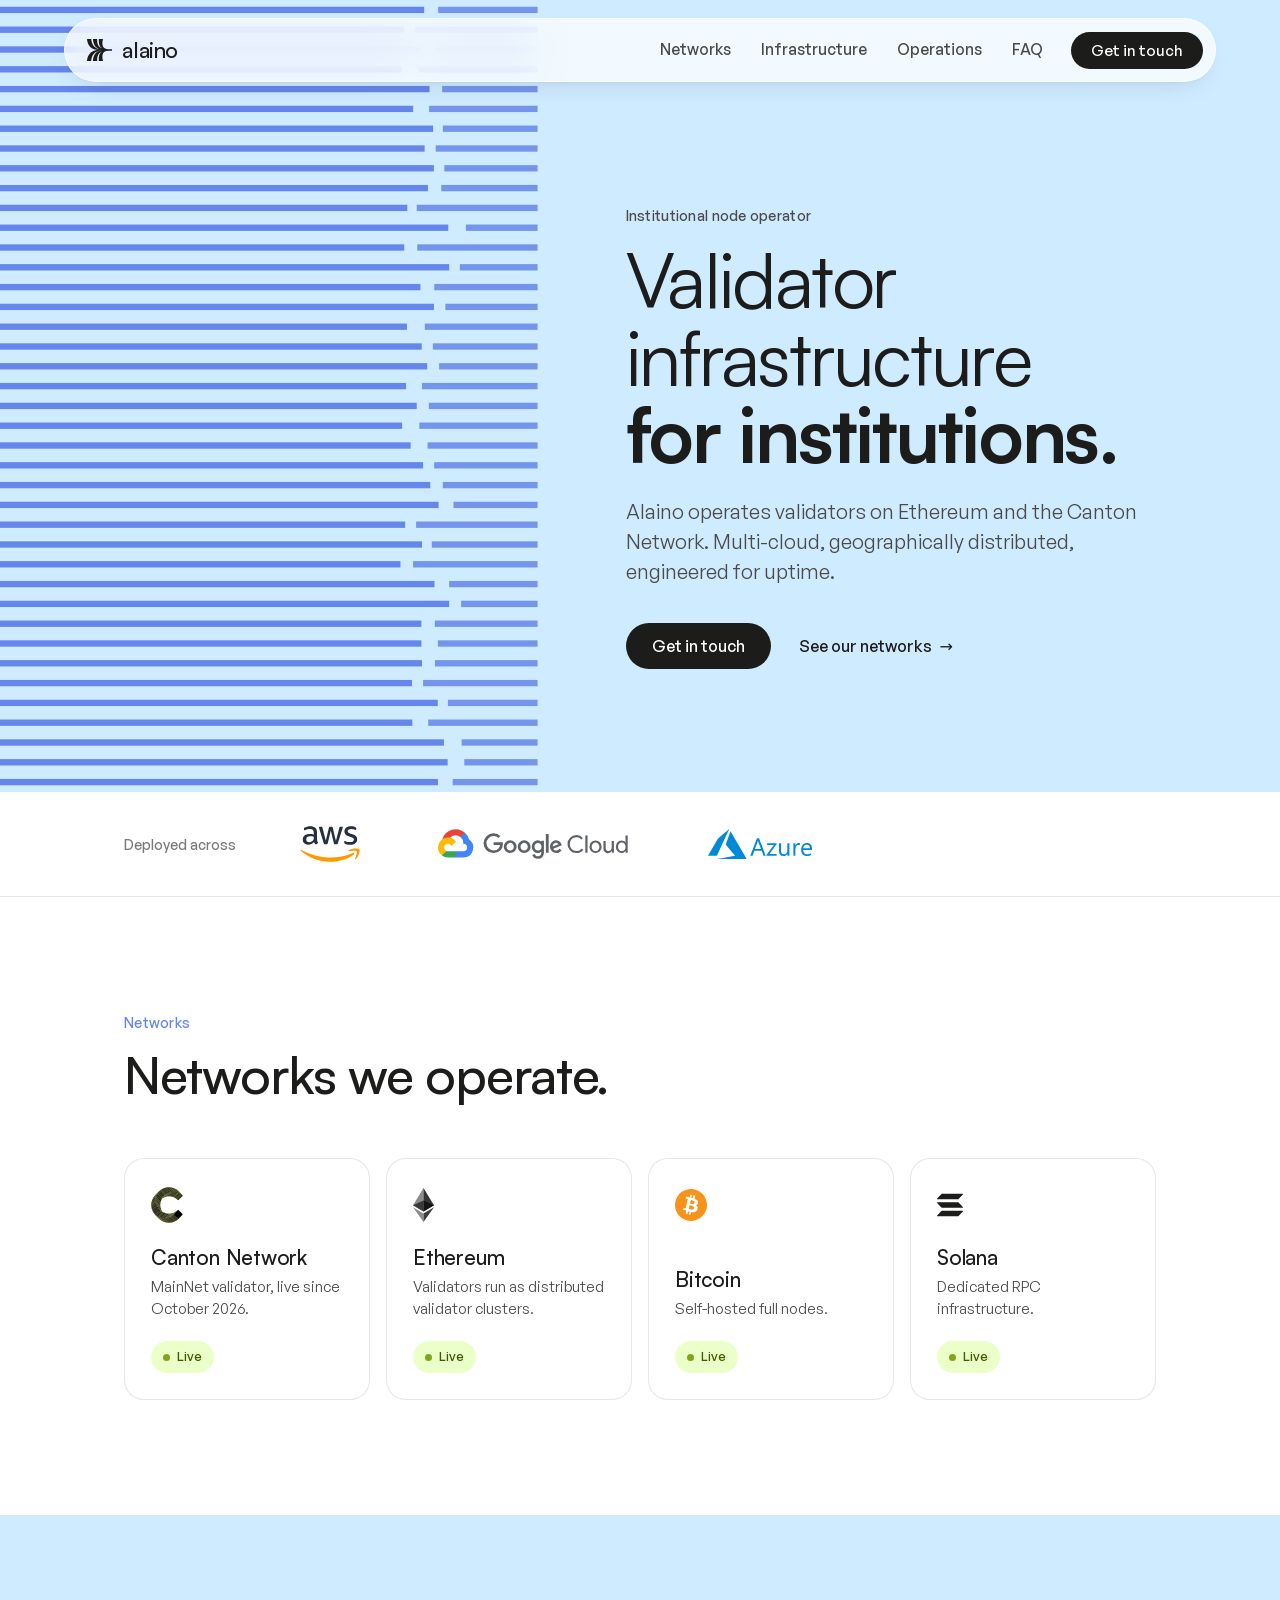
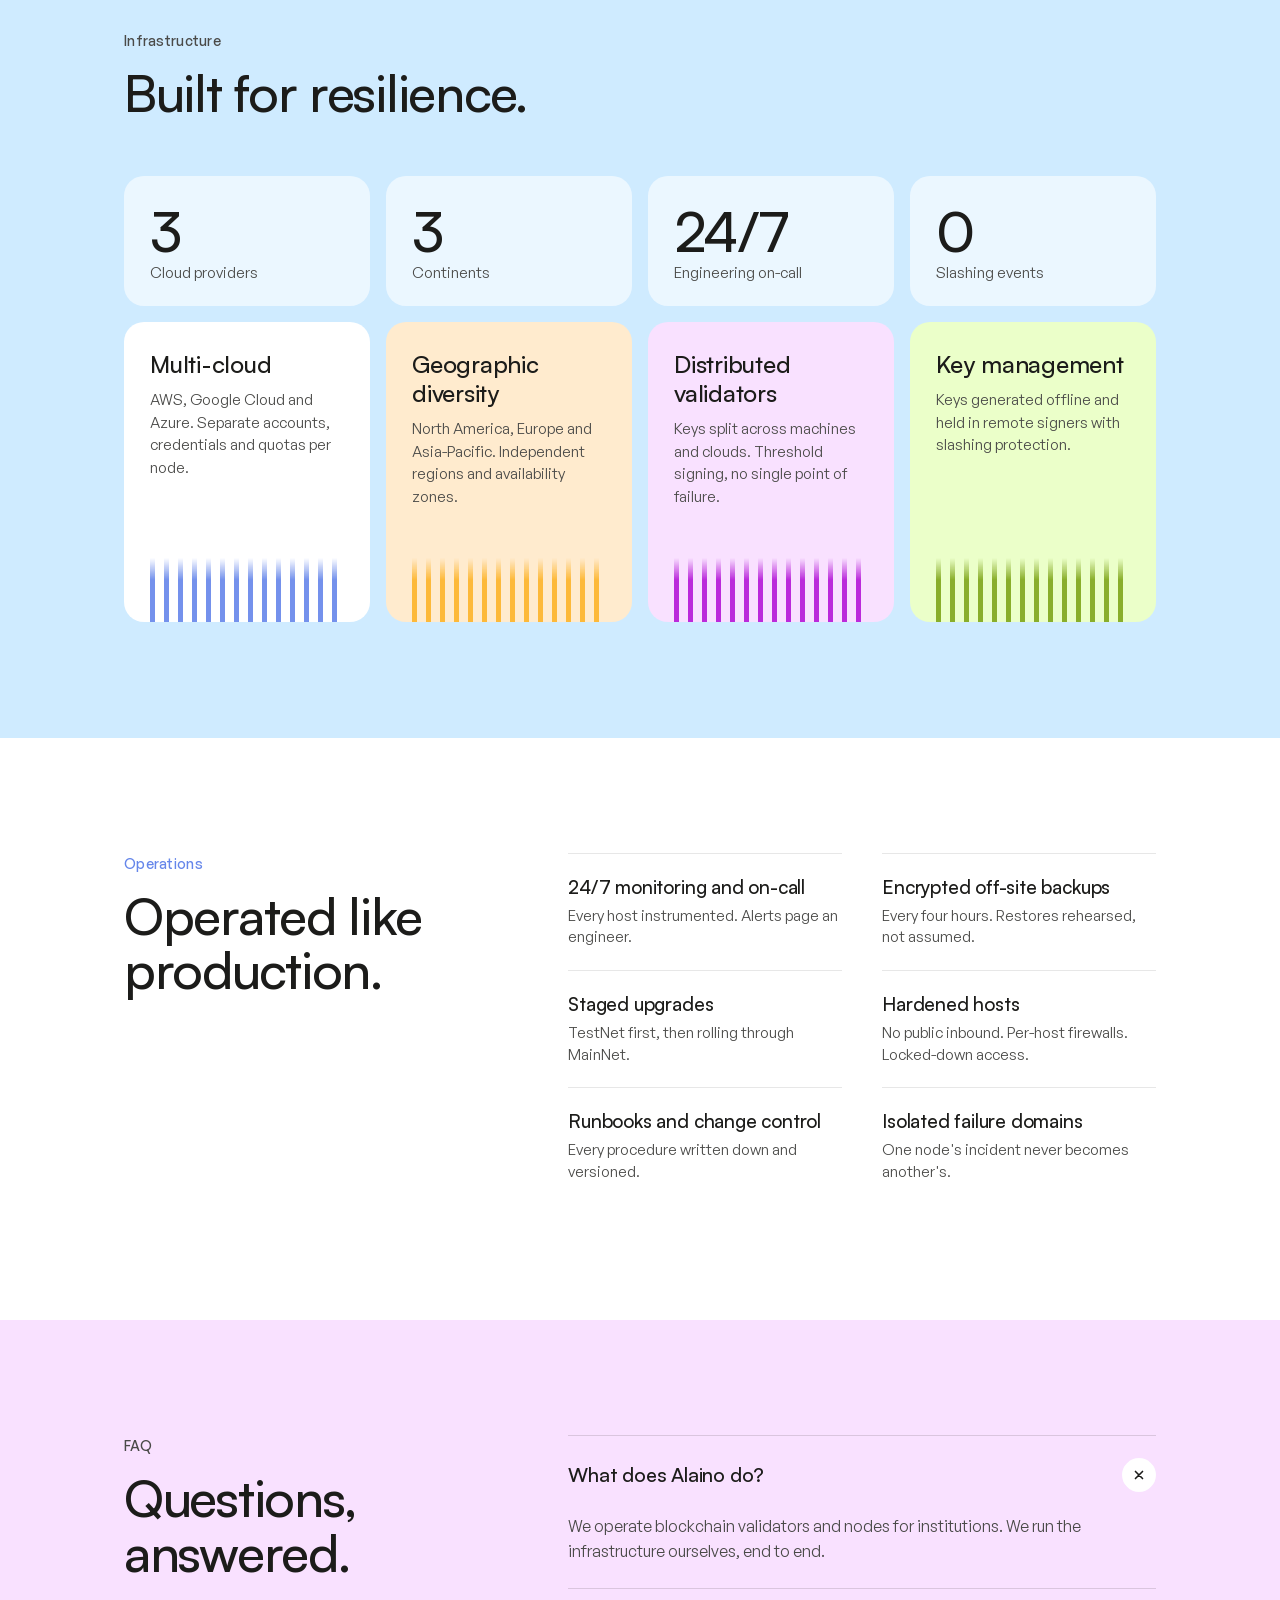
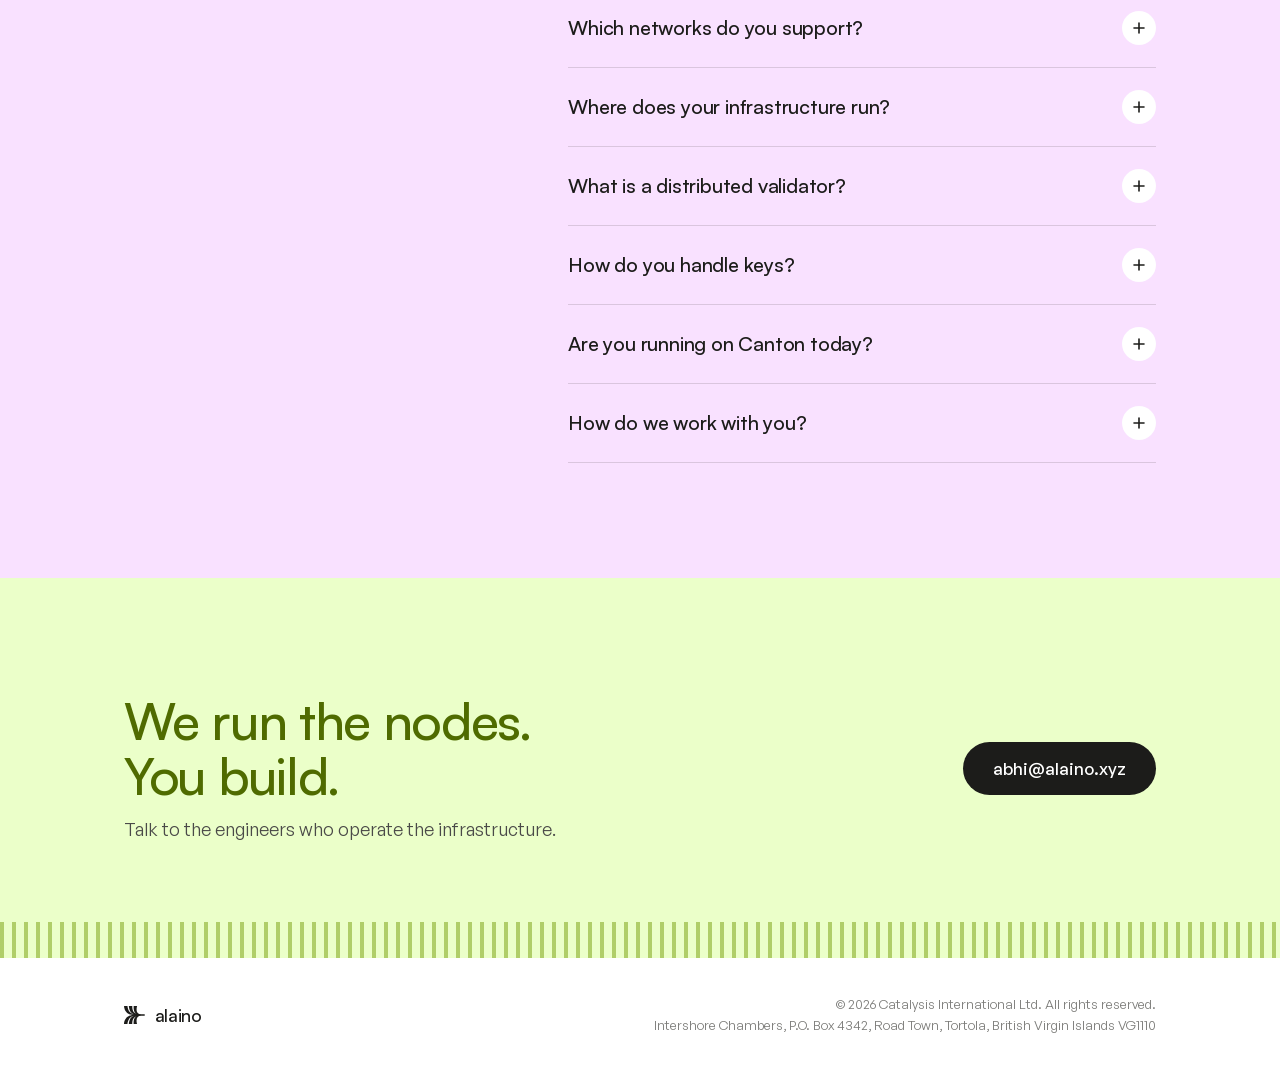
==== commit ba0bde1b: "Rebuild on Catalysis brand system" ====
--- a/index.html
+++ b/index.html
@@ -4,488 +4,241 @@
   <meta charset="utf-8">
   <meta name="viewport" content="width=device-width, initial-scale=1">
   <title>Alaino — Institutional Validator Infrastructure</title>
-  <meta name="description" content="Alaino operates institutional-grade validator infrastructure across Ethereum and the Canton Network. Multi-cloud across AWS, Google Cloud and Azure, geographically distributed, with distributed validator technology and 24/7 operations.">
+  <meta name="description" content="Alaino operates validators on Ethereum and the Canton Network for institutions. Multi-cloud across AWS, Google Cloud and Azure, geographically distributed, engineered for uptime.">
   <meta property="og:title" content="Alaino — Institutional Validator Infrastructure">
-  <meta property="og:description" content="Multi-cloud, geographically distributed validator operations on Ethereum and Canton. Built for institutions.">
+  <meta property="og:description" content="Validators on Ethereum and Canton. Multi-cloud, geographically distributed, engineered for uptime.">
   <meta property="og:type" content="website">
   <meta property="og:url" content="https://alaino.xyz/">
-  <meta name="theme-color" content="#0a0e17">
+  <meta name="theme-color" content="#CFEBFF">
   <link rel="icon" href="favicon.svg" type="image/svg+xml">
   <link rel="apple-touch-icon" href="favicon.svg">
-  <link rel="preconnect" href="https://fonts.googleapis.com">
-  <link rel="preconnect" href="https://fonts.gstatic.com" crossorigin>
-  <link href="https://fonts.googleapis.com/css2?family=Inter:wght@400;500;600;700&family=IBM+Plex+Mono:wght@400;500&display=swap" rel="stylesheet">
-  <link rel="stylesheet" href="styles.css?v=1">
+  <link rel="preload" href="fonts/Satoshi-Variable.woff2" as="font" type="font/woff2" crossorigin>
+  <link rel="preload" href="fonts/GeneralSans-Variable.woff2" as="font" type="font/woff2" crossorigin>
+  <link rel="stylesheet" href="styles.css?v=2">
 </head>
 <body>
 
-<header class="nav" id="top">
-  <div class="wrap nav-inner">
+<header class="nav-wrap">
+  <nav class="nav" aria-label="Primary">
     <a class="brand" href="#top" aria-label="Alaino home">
-      <img class="brand-mark" src="logo.svg" alt="" width="28" height="28">
-      <span class="brand-name">ALAINO</span>
+      <svg class="brand-mark" viewBox="454 474 292 253" aria-hidden="true"><path fill-rule="evenodd" clip-rule="evenodd" d="M454.766 474.63H503.177C503.177 474.63 503.581 590.817 619.365 590.817C522.543 590.817 522.542 474.63 522.542 474.63H570.954C570.954 474.63 561.271 581.135 638.73 581.135C579.906 581.135 590.318 474.63 590.318 474.63L638.73 474.63C638.73 474.63 600.001 590.817 696.824 590.818H745.236V610.182H696.824C600.001 610.182 638.73 726.37 638.73 726.37H590.318C590.318 726.37 579.905 619.865 638.73 619.864C561.271 619.865 570.955 726.37 570.955 726.37H522.543C522.543 726.37 522.542 610.182 619.365 610.182C503.581 610.182 503.178 726.37 503.178 726.37H454.766C454.766 726.37 454.766 600.5 590.318 600.5C454.766 600.5 454.766 474.63 454.766 474.63Z" fill="currentColor"/></svg>
+      <span class="brand-name">alaino</span>
     </a>
-    <nav class="nav-links" aria-label="Primary">
+    <div class="nav-links">
       <a href="#networks">Networks</a>
       <a href="#infrastructure">Infrastructure</a>
       <a href="#operations">Operations</a>
-      <a href="#canton">Canton</a>
-    </nav>
-    <a class="btn btn-sm" href="#contact">Contact</a>
-    <button class="nav-toggle" aria-label="Open menu" aria-expanded="false" aria-controls="mobile-menu">
-      <span></span><span></span>
-    </button>
-  </div>
+      <a href="#faq">FAQ</a>
+    </div>
+    <a class="btn btn-nav" href="#contact">Get in touch</a>
+    <button class="nav-toggle" aria-label="Menu" aria-expanded="false" aria-controls="mobile-menu"><span></span><span></span></button>
+  </nav>
   <div class="mobile-menu" id="mobile-menu">
     <a href="#networks">Networks</a>
     <a href="#infrastructure">Infrastructure</a>
     <a href="#operations">Operations</a>
-    <a href="#canton">Canton</a>
-    <a href="#contact">Contact</a>
+    <a href="#faq">FAQ</a>
+    <a href="#contact">Get in touch</a>
   </div>
 </header>
 
-<main>
-
-  <!-- ───────────────────────── HERO ───────────────────────── -->
+<main id="top">
+
+  <!-- HERO -->
   <section class="hero">
-    <div class="hero-grid" aria-hidden="true"></div>
-    <div class="wrap hero-inner">
-      <div class="hero-copy">
-        <p class="eyebrow"><span class="live-dot"></span>Institutional node operator</p>
-        <h1>Validator infrastructure<br>built to institutional standards.</h1>
-        <p class="lede">
-          Alaino operates validators and full nodes for Ethereum and the Canton Network.
-          Multi-cloud across AWS, Google Cloud and Azure. Geographically distributed.
-          Distributed validator technology at the signing layer. Engineers on call around the clock.
-        </p>
-        <div class="hero-cta">
-          <a class="btn btn-primary" href="#canton">Canton validator program</a>
-          <a class="btn btn-ghost" href="#infrastructure">How we run infrastructure</a>
-        </div>
-        <ul class="hero-proof" aria-label="Key facts">
-          <li><strong>3</strong><span>cloud providers</span></li>
-          <li><strong>3</strong><span>continents</span></li>
-          <li><strong>24/7</strong><span>engineer on-call</span></li>
-          <li><strong>0</strong><span>slashing events</span></li>
-        </ul>
-      </div>
-
-      <aside class="console" aria-label="Fleet status">
-        <div class="console-head">
-          <span class="console-title">FLEET STATUS</span>
-          <span class="console-time" id="console-time">—</span>
-        </div>
-        <ul class="console-rows">
-          <li>
-            <span class="c-net"><i class="c-ico c-canton"></i>Canton MainNet</span>
-            <span class="c-role">Validator</span>
-            <span class="c-state ok">ACTIVE</span>
-          </li>
-          <li>
-            <span class="c-net"><i class="c-ico c-canton"></i>Canton TestNet</span>
-            <span class="c-role">Validator</span>
-            <span class="c-state ok">ACTIVE</span>
-          </li>
-          <li>
-            <span class="c-net"><i class="c-ico c-eth"></i>Ethereum Mainnet</span>
-            <span class="c-role">Validators · DVT</span>
-            <span class="c-state ok">ACTIVE</span>
-          </li>
-          <li>
-            <span class="c-net"><i class="c-ico c-eth"></i>Ethereum Mainnet</span>
-            <span class="c-role">Execution + Consensus</span>
-            <span class="c-state ok">SYNCED</span>
-          </li>
-          <li>
-            <span class="c-net"><i class="c-ico c-btc"></i>Bitcoin</span>
-            <span class="c-role">Full node</span>
-            <span class="c-state ok">SYNCED</span>
-          </li>
-          <li>
-            <span class="c-net"><i class="c-ico c-sol"></i>Solana</span>
-            <span class="c-role">RPC node</span>
-            <span class="c-state ok">SYNCED</span>
-          </li>
-        </ul>
-        <div class="console-foot">
-          <div><span class="k">Clouds</span><span class="v">AWS · GCP · Azure</span></div>
-          <div><span class="k">Regions</span><span class="v">NA · EU · APAC</span></div>
-          <div><span class="k">Backups</span><span class="v">Every 4h · off-site</span></div>
-          <div><span class="k">Monitoring</span><span class="v">Prometheus · PagerDuty</span></div>
-        </div>
-      </aside>
-    </div>
-  </section>
-
-  <!-- ───────────────────────── TRUST STRIP ───────────────────────── -->
-  <section class="strip">
-    <div class="wrap strip-inner">
-      <span class="strip-label">Infrastructure on</span>
-      <ul class="strip-logos" aria-label="Cloud providers">
-        <li>Amazon Web Services</li>
-        <li>Google Cloud</li>
-        <li>Microsoft Azure</li>
+    <div class="hero-bars" id="hero-bars" aria-hidden="true"></div>
+    <div class="hero-inner">
+      <p class="eyebrow">Institutional node operator</p>
+      <h1>Validator infrastructure<br><strong>for institutions.</strong></h1>
+      <p class="hero-sub">Alaino operates validators on Ethereum and the Canton Network. Multi-cloud, geographically distributed, engineered for uptime.</p>
+      <div class="hero-cta">
+        <a class="btn" href="#contact">Get in touch</a>
+        <a class="link-arrow" href="#networks">See our networks</a>
+      </div>
+    </div>
+  </section>
+
+  <!-- CLOUDS -->
+  <section class="clouds" aria-label="Cloud providers">
+    <div class="wrap clouds-inner">
+      <p class="clouds-label">Deployed across</p>
+      <ul class="cloud-logos">
+        <li><img src="assets/aws.svg" alt="Amazon Web Services" height="34"></li>
+        <li><img src="assets/google-cloud.svg" alt="Google Cloud" height="30"></li>
+        <li><img src="assets/azure.svg" alt="Microsoft Azure" height="30"></li>
       </ul>
-      <span class="strip-label">Networks</span>
-      <ul class="strip-logos" aria-label="Networks">
-        <li>Canton Network</li>
-        <li>Ethereum</li>
-        <li>Bitcoin</li>
-        <li>Solana</li>
-      </ul>
-    </div>
-  </section>
-
-  <!-- ───────────────────────── NETWORKS ───────────────────────── -->
+    </div>
+  </section>
+
+  <!-- NETWORKS -->
   <section class="section" id="networks">
     <div class="wrap">
       <div class="section-head">
-        <p class="eyebrow">01 — Networks</p>
-        <h2>Production validators and nodes, operated end to end.</h2>
-        <p class="sub">We run the infrastructure ourselves. No white-label resellers, no shared keys, no shortcuts between the hardware and the chain.</p>
-      </div>
-
+        <p class="eyebrow">Networks</p>
+        <h2>Networks we operate.</h2>
+      </div>
       <div class="net-grid">
-        <article class="net-card net-featured">
-          <div class="net-top">
-            <span class="net-badge">Canton Network</span>
-            <span class="pill pill-live">MainNet · Active</span>
-          </div>
-          <h3>Canton validator</h3>
-          <p>
-            Active validator on Canton MainNet since October 2026, allowlisted by all
-            Super Validators. We operate the full validator stack: participant node,
-            validator app, wallet and scan integration, with automated encrypted backups,
-            frozen migration state and rehearsed restores.
-          </p>
-          <ul class="net-facts">
-            <li>MainNet and TestNet validators</li>
-            <li>Allowlisted across every Super Validator</li>
-            <li>Encrypted off-site backups every 4 hours</li>
-            <li>Proposed 16-validator institutional fleet</li>
-          </ul>
-          <a class="link" href="#canton">Canton fleet plan →</a>
-        </article>
-
-        <article class="net-card">
-          <div class="net-top">
-            <span class="net-badge">Ethereum</span>
-            <span class="pill pill-live">Mainnet · Active</span>
-          </div>
-          <h3>Ethereum validators</h3>
-          <p>
-            Our longest-running line of business. Validators operated through the Merge,
-            Shapella, Dencun and Pectra, running execution and consensus clients we
-            select for client diversity, with distributed validator clusters at the
-            signing layer.
-          </p>
-          <ul class="net-facts">
-            <li>Distributed validator (DVT) clusters</li>
-            <li>Minority client mix</li>
-            <li>Remote signer and slashing protection</li>
-          </ul>
-        </article>
-
-        <article class="net-card">
-          <div class="net-top">
-            <span class="net-badge">Full nodes</span>
-            <span class="pill">Mainnet</span>
-          </div>
-          <h3>Bitcoin, Solana, Polygon</h3>
-          <p>
-            Archive and RPC nodes kept in sync for our own validator operations,
-            indexing and partner access. Same monitoring, same on-call rotation,
-            same backup discipline as our validators.
-          </p>
-          <ul class="net-facts">
-            <li>Bitcoin full nodes</li>
-            <li>Solana RPC</li>
-            <li>Polygon PoS</li>
-          </ul>
-        </article>
-      </div>
-    </div>
-  </section>
-
-  <!-- ───────────────────────── INFRASTRUCTURE ───────────────────────── -->
-  <section class="section section-alt" id="infrastructure">
+        <article class="net">
+          <div class="net-logo"><img src="assets/canton-mark.svg" alt="" height="36"><span>Canton Network</span></div>
+          <div class="net-body">
+            <h3>Canton Network</h3>
+            <p>MainNet validator, live since October 2026.</p>
+          </div>
+          <span class="pill">Live</span>
+        </article>
+        <article class="net">
+          <div class="net-logo"><img src="assets/ethereum.svg" alt="" height="34"><span>Ethereum</span></div>
+          <div class="net-body">
+            <h3>Ethereum</h3>
+            <p>Validators run as distributed validator clusters.</p>
+          </div>
+          <span class="pill">Live</span>
+        </article>
+        <article class="net">
+          <div class="net-logo"><img src="assets/bitcoin.svg" alt="" height="32"><span>Bitcoin</span></div>
+          <div class="net-body">
+            <h3>Bitcoin</h3>
+            <p>Self-hosted full nodes.</p>
+          </div>
+          <span class="pill">Live</span>
+        </article>
+        <article class="net">
+          <div class="net-logo"><img src="assets/solana.svg" alt="" height="26"><span>Solana</span></div>
+          <div class="net-body">
+            <h3>Solana</h3>
+            <p>Dedicated RPC infrastructure.</p>
+          </div>
+          <span class="pill">Live</span>
+        </article>
+      </div>
+    </div>
+  </section>
+
+  <!-- INFRASTRUCTURE -->
+  <section class="section section-blue" id="infrastructure">
     <div class="wrap">
       <div class="section-head">
-        <p class="eyebrow">02 — Infrastructure</p>
-        <h2>Resilience by design, not by luck.</h2>
-        <p class="sub">A validator that depends on one cloud, one region or one machine is a single point of failure. We remove every one of them we can.</p>
-      </div>
-
-      <div class="pillars">
-        <article class="pillar">
-          <div class="pillar-ico" aria-hidden="true">
-            <svg viewBox="0 0 24 24"><path d="M7 18a4 4 0 0 1-.6-7.95A6 6 0 0 1 18 8.5a4 4 0 0 1 0 8H7z" fill="none" stroke="currentColor" stroke-width="1.5" stroke-linejoin="round"/></svg>
-          </div>
+        <p class="eyebrow">Infrastructure</p>
+        <h2>Built for resilience.</h2>
+      </div>
+
+      <div class="stats">
+        <div class="stat"><strong>3</strong><span>Cloud providers</span></div>
+        <div class="stat"><strong>3</strong><span>Continents</span></div>
+        <div class="stat"><strong>24/7</strong><span>Engineering on-call</span></div>
+        <div class="stat"><strong>0</strong><span>Slashing events</span></div>
+      </div>
+
+      <div class="tiles">
+        <article class="tile tile-blue">
           <h3>Multi-cloud</h3>
-          <p>
-            Fleets are deployed across <strong>AWS, Google Cloud and Microsoft Azure</strong>
-            in separate accounts with separate credentials, quotas and billing. A provider-wide
-            incident degrades a fraction of the fleet, never all of it.
-          </p>
-          <ul class="tags"><li>AWS</li><li>Google Cloud</li><li>Azure</li></ul>
-        </article>
-
-        <article class="pillar">
-          <div class="pillar-ico" aria-hidden="true">
-            <svg viewBox="0 0 24 24"><circle cx="12" cy="12" r="9" fill="none" stroke="currentColor" stroke-width="1.5"/><path d="M3 12h18M12 3c3 3 3 15 0 18M12 3c-3 3-3 15 0 18" fill="none" stroke="currentColor" stroke-width="1.5"/></svg>
-          </div>
+          <p>AWS, Google Cloud and Azure. Separate accounts, credentials and quotas per node.</p>
+          <div class="stripes" aria-hidden="true"></div>
+        </article>
+        <article class="tile tile-yellow">
           <h3>Geographic diversity</h3>
-          <p>
-            Nodes run across <strong>North America, Europe and Asia-Pacific</strong>, in
-            independent regions and availability zones. Regional outages, network partitions
-            and local power events stay local.
-          </p>
-          <ul class="tags"><li>N. Virginia</li><li>Frankfurt</li><li>London</li><li>Singapore</li><li>Tokyo</li></ul>
-        </article>
-
-        <article class="pillar">
-          <div class="pillar-ico" aria-hidden="true">
-            <svg viewBox="0 0 24 24"><circle cx="12" cy="5" r="2.2" fill="none" stroke="currentColor" stroke-width="1.5"/><circle cx="5" cy="18" r="2.2" fill="none" stroke="currentColor" stroke-width="1.5"/><circle cx="19" cy="18" r="2.2" fill="none" stroke="currentColor" stroke-width="1.5"/><path d="M11 7l-5 9M13 7l5 9M7.2 18h9.6" fill="none" stroke="currentColor" stroke-width="1.5"/></svg>
-          </div>
+          <p>North America, Europe and Asia-Pacific. Independent regions and availability zones.</p>
+          <div class="stripes" aria-hidden="true"></div>
+        </article>
+        <article class="tile tile-purple">
           <h3>Distributed validators</h3>
-          <p>
-            On Ethereum we run validators as <strong>distributed validator clusters</strong>:
-            the key is split across independent nodes and signing requires a threshold.
-            No single machine holds a full key, and the loss of a node costs nothing.
-          </p>
-          <ul class="tags"><li>Threshold signing</li><li>No single key</li><li>Fault tolerant</li></ul>
-        </article>
-
-        <article class="pillar">
-          <div class="pillar-ico" aria-hidden="true">
-            <svg viewBox="0 0 24 24"><rect x="5" y="11" width="14" height="9" rx="1.5" fill="none" stroke="currentColor" stroke-width="1.5"/><path d="M8 11V8a4 4 0 0 1 8 0v3" fill="none" stroke="currentColor" stroke-width="1.5"/></svg>
-          </div>
+          <p>Keys split across machines and clouds. Threshold signing, no single point of failure.</p>
+          <div class="stripes" aria-hidden="true"></div>
+        </article>
+        <article class="tile tile-green">
           <h3>Key management</h3>
-          <p>
-            Validator keys are generated offline, held in remote signers with slashing
-            protection, and never stored on the host that talks to the network. Access is
-            hardware-backed, least-privilege and logged.
-          </p>
-          <ul class="tags"><li>Remote signer</li><li>Slashing protection</li><li>Hardware-backed access</li></ul>
-        </article>
-      </div>
-
-      <!-- DVT diagram -->
-      <div class="diagram">
-        <div class="diagram-copy">
-          <p class="eyebrow">Distributed validator cluster</p>
-          <h3>One validator. Four machines. Three clouds.</h3>
-          <p>
-            A distributed validator cluster spreads one validator across independent operators,
-            clouds and regions. Any threshold of nodes can sign; any minority can fail.
-            The validator keeps attesting through a cloud outage, a hardware failure or a
-            maintenance window.
-          </p>
-        </div>
-        <svg class="dvt" viewBox="0 0 520 300" role="img" aria-label="Diagram of a distributed validator cluster across three clouds">
-          <g class="dvt-nodes" font-family="IBM Plex Mono, monospace" font-size="11">
-            <g transform="translate(30,16)">
-              <rect width="210" height="54" rx="6"/>
-              <text x="14" y="23" class="t">node-1</text><text x="14" y="41" class="m">AWS · us-east-1</text>
-            </g>
-            <g transform="translate(30,86)">
-              <rect width="210" height="54" rx="6"/>
-              <text x="14" y="23" class="t">node-2</text><text x="14" y="41" class="m">GCP · europe-west2</text>
-            </g>
-            <g transform="translate(30,156)">
-              <rect width="210" height="54" rx="6"/>
-              <text x="14" y="23" class="t">node-3</text><text x="14" y="41" class="m">Azure · eastus2</text>
-            </g>
-            <g transform="translate(30,226)" class="down">
-              <rect width="210" height="54" rx="6"/>
-              <text x="14" y="23" class="t">node-4</text><text x="14" y="41" class="m">GCP · asia-southeast1</text>
-              <text x="198" y="23" text-anchor="end" class="warn" font-size="9" letter-spacing="1">OFFLINE · TOLERATED</text>
-            </g>
-          </g>
-          <g class="dvt-lines" fill="none" stroke-width="1.4">
-            <path d="M240 43 C 300 43, 310 150, 378 150"/>
-            <path d="M240 113 C 300 113, 310 150, 378 150"/>
-            <path d="M240 183 C 300 183, 310 150, 378 150"/>
-          </g>
-          <path class="dvt-dead" d="M240 253 C 300 253, 310 150, 378 150" fill="none" stroke-width="1.2"/>
-          <g transform="translate(378,110)">
-            <rect width="120" height="80" rx="8" class="agg"/>
-            <text x="60" y="32" text-anchor="middle" class="t" font-family="IBM Plex Mono, monospace" font-size="13">3-of-4</text>
-            <text x="60" y="50" text-anchor="middle" class="m" font-family="IBM Plex Mono, monospace" font-size="10">threshold</text>
-            <text x="60" y="66" text-anchor="middle" class="m" font-family="IBM Plex Mono, monospace" font-size="10">signature</text>
-          </g>
-          <text x="438" y="220" text-anchor="middle" class="m" font-family="IBM Plex Mono, monospace" font-size="10">→ attestation on-chain</text>
-        </svg>
-      </div>
-    </div>
-  </section>
-
-  <!-- ───────────────────────── OPERATIONS ───────────────────────── -->
+          <p>Keys generated offline and held in remote signers with slashing protection.</p>
+          <div class="stripes" aria-hidden="true"></div>
+        </article>
+      </div>
+    </div>
+  </section>
+
+  <!-- OPERATIONS -->
   <section class="section" id="operations">
-    <div class="wrap">
-      <div class="section-head">
-        <p class="eyebrow">03 — Operations</p>
-        <h2>Run like production, because it is.</h2>
-        <p class="sub">The chain does not care about intentions. It cares whether the node signed on time. Everything below exists to make that boring.</p>
-      </div>
-
-      <div class="ops-grid">
-        <article class="ops">
-          <span class="ops-n">01</span>
-          <h3>24/7 monitoring and on-call</h3>
-          <p>Prometheus and Grafana on every host. Alerts page a human engineer, day or night, with escalation if unacknowledged.</p>
-        </article>
-        <article class="ops">
-          <span class="ops-n">02</span>
-          <h3>Backups and rehearsed restores</h3>
-          <p>Encrypted snapshots to off-site object storage on a fixed schedule. Restores are rehearsed, timed and documented, not assumed.</p>
-        </article>
-        <article class="ops">
-          <span class="ops-n">03</span>
-          <h3>Staged upgrades</h3>
-          <p>Every client release goes to TestNet first, then rolls through MainNet nodes one at a time. Rollback paths are prepared before anything ships.</p>
-        </article>
-        <article class="ops">
-          <span class="ops-n">04</span>
-          <h3>Hardened hosts</h3>
-          <p>One security group per host, no public inbound, admin access from fixed addresses only, instance metadata locked down, termination protection on.</p>
-        </article>
-        <article class="ops">
-          <span class="ops-n">05</span>
-          <h3>Runbooks and change control</h3>
-          <p>Deploy, join, upgrade, restore and incident procedures are written down, versioned and followed. Every production change leaves a record.</p>
-        </article>
-        <article class="ops">
-          <span class="ops-n">06</span>
-          <h3>Isolated failure domains</h3>
-          <p>Separate cloud accounts, quotas, credentials and backup prefixes per node. One node's incident cannot become another node's incident.</p>
-        </article>
-      </div>
-    </div>
-  </section>
-
-  <!-- ───────────────────────── CANTON ───────────────────────── -->
-  <section class="section section-canton" id="canton">
-    <div class="wrap">
-      <div class="section-head">
-        <p class="eyebrow">04 — Canton Network</p>
-        <h2>An institutional validator fleet for Canton.</h2>
-        <p class="sub">
-          We are an active Canton MainNet validator today. We are proposing to operate an
-          initial fleet of sixteen validators, distributed across three clouds and three
-          continents, run to the standard described on this page.
-        </p>
-      </div>
-
-      <div class="canton-grid">
-        <div class="canton-stats">
-          <div class="stat"><strong>16</strong><span>validators in the initial fleet</span></div>
-          <div class="stat"><strong>3</strong><span>cloud providers, separate accounts</span></div>
-          <div class="stat"><strong>6</strong><span>regions across NA, EU and APAC</span></div>
-          <div class="stat"><strong>1</strong><span>MainNet validator live since Oct 2026</span></div>
-        </div>
-
-        <div class="fleet" id="fleet" aria-label="Proposed fleet topology">
-          <div class="fleet-head">
-            <span>Proposed fleet topology</span>
-            <span class="fleet-legend">
-              <i class="sw sw-aws"></i>AWS
-              <i class="sw sw-gcp"></i>Google Cloud
-              <i class="sw sw-az"></i>Azure
-            </span>
-          </div>
-          <div class="fleet-grid" id="fleet-grid"></div>
-        </div>
-      </div>
-
-      <div class="canton-cols">
-        <div class="ccol">
-          <h3>What we run today</h3>
-          <ul class="checks">
-            <li>Canton MainNet validator, active since 1 October 2026</li>
-            <li>Allowlisted by all Super Validators</li>
-            <li>TestNet validator for staged upgrades</li>
-            <li>Encrypted backups every 4 hours to off-site object storage</li>
-            <li>Documented join, upgrade and restore runbooks</li>
-          </ul>
-        </div>
-        <div class="ccol">
-          <h3>What the fleet adds</h3>
-          <ul class="checks">
-            <li>16 validators across AWS, Google Cloud and Azure</li>
-            <li>Six regions on three continents</li>
-            <li>Independent accounts, credentials and backup stores per validator</li>
-            <li>Rolling upgrades with no fleet-wide downtime</li>
-            <li>Per-validator uptime and health reporting for the Foundation</li>
-          </ul>
-        </div>
-        <div class="ccol">
-          <h3>Why Alaino</h3>
-          <ul class="checks">
-            <li>Operator-run: the engineers who built the stack run it</li>
-            <li>Years of Ethereum validator operations across every major upgrade</li>
-            <li>Distributed validator expertise at the protocol level</li>
-            <li>Long time horizon: we build for the decade, not the quarter</li>
-          </ul>
-        </div>
-      </div>
-    </div>
-  </section>
-
-  <!-- ───────────────────────── PRINCIPLES ───────────────────────── -->
-  <section class="section section-alt" id="about">
-    <div class="wrap about">
-      <div class="section-head compact">
-        <p class="eyebrow">05 — Company</p>
-        <h2>A small, deeply technical team with a long time horizon.</h2>
-      </div>
-      <div class="about-grid">
-        <p>
-          Alaino is a node operator. We started running Ethereum validators because we
-          believed the networks that matter should be secured by people who understand
-          them at the protocol level. We have been operating production blockchain
-          infrastructure ever since, and have expanded into the Canton Network as
-          institutional finance moves on-chain.
-        </p>
-        <p>
-          We do not resell someone else's nodes. We do not run roadmaps written for
-          investors. We operate machines that have to be right every slot, every round,
-          every day, and we are accountable for them.
-        </p>
-      </div>
-    </div>
-  </section>
-
-  <!-- ───────────────────────── CONTACT ───────────────────────── -->
-  <section class="section contact" id="contact">
-    <div class="wrap contact-inner">
+    <div class="wrap ops-wrap">
+      <div class="section-head">
+        <p class="eyebrow">Operations</p>
+        <h2>Operated like production.</h2>
+      </div>
+      <ul class="ops">
+        <li><h3>24/7 monitoring and on-call</h3><p>Every host instrumented. Alerts page an engineer.</p></li>
+        <li><h3>Encrypted off-site backups</h3><p>Every four hours. Restores rehearsed, not assumed.</p></li>
+        <li><h3>Staged upgrades</h3><p>TestNet first, then rolling through MainNet.</p></li>
+        <li><h3>Hardened hosts</h3><p>No public inbound. Per-host firewalls. Locked-down access.</p></li>
+        <li><h3>Runbooks and change control</h3><p>Every procedure written down and versioned.</p></li>
+        <li><h3>Isolated failure domains</h3><p>One node's incident never becomes another's.</p></li>
+      </ul>
+    </div>
+  </section>
+
+  <!-- FAQ -->
+  <section class="section section-purple" id="faq">
+    <div class="wrap faq-wrap">
+      <div class="section-head">
+        <p class="eyebrow">FAQ</p>
+        <h2>Questions, answered.</h2>
+      </div>
+      <div class="faq">
+        <details open>
+          <summary>What does Alaino do?</summary>
+          <p>We operate blockchain validators and nodes for institutions. We run the infrastructure ourselves, end to end.</p>
+        </details>
+        <details>
+          <summary>Which networks do you support?</summary>
+          <p>Canton Network and Ethereum validators today, plus Bitcoin and Solana nodes. New networks on request.</p>
+        </details>
+        <details>
+          <summary>Where does your infrastructure run?</summary>
+          <p>Across AWS, Google Cloud and Microsoft Azure in North America, Europe and Asia-Pacific, in separate accounts and regions.</p>
+        </details>
+        <details>
+          <summary>What is a distributed validator?</summary>
+          <p>A validator whose key is split across several machines. A threshold of them signs together, so no single machine holds a full key or can take the validator down.</p>
+        </details>
+        <details>
+          <summary>How do you handle keys?</summary>
+          <p>Generated offline, stored in remote signers with slashing protection, never on the host that talks to the network. Access is hardware-backed and least-privilege.</p>
+        </details>
+        <details>
+          <summary>Are you running on Canton today?</summary>
+          <p>Yes. Alaino is an active MainNet validator, allowlisted by all Super Validators, with a TestNet validator for staged upgrades.</p>
+        </details>
+        <details>
+          <summary>How do we work with you?</summary>
+          <p>Email us. We scope the validators, regions and reporting you need and get them running.</p>
+        </details>
+      </div>
+    </div>
+  </section>
+
+  <!-- CONTACT -->
+  <section class="cta" id="contact">
+    <div class="wrap cta-inner">
       <div>
-        <p class="eyebrow">Contact</p>
-        <h2>Talk to the team that runs the nodes.</h2>
-        <p class="sub">For validator programs, foundations and institutions evaluating operators.</p>
-      </div>
-      <div class="contact-actions">
-        <a class="btn btn-primary" href="mailto:abhi@alaino.xyz">abhi@alaino.xyz</a>
-      </div>
-    </div>
+        <h2>We run the nodes.<br>You build.</h2>
+        <p>Talk to the engineers who operate the infrastructure.</p>
+      </div>
+      <a class="btn btn-lg" href="mailto:abhi@alaino.xyz">abhi@alaino.xyz</a>
+    </div>
+    <div class="cta-stripes" aria-hidden="true"></div>
   </section>
 
 </main>
 
 <footer class="footer">
   <div class="wrap footer-inner">
-    <div class="footer-brand">
-      <img src="logo.svg" alt="" width="22" height="22">
-      <span>ALAINO</span>
-    </div>
+    <a class="brand" href="#top" aria-label="Alaino home">
+      <svg class="brand-mark" viewBox="454 474 292 253" aria-hidden="true"><path fill-rule="evenodd" clip-rule="evenodd" d="M454.766 474.63H503.177C503.177 474.63 503.581 590.817 619.365 590.817C522.543 590.817 522.542 474.63 522.542 474.63H570.954C570.954 474.63 561.271 581.135 638.73 581.135C579.906 581.135 590.318 474.63 590.318 474.63L638.73 474.63C638.73 474.63 600.001 590.817 696.824 590.818H745.236V610.182H696.824C600.001 610.182 638.73 726.37 638.73 726.37H590.318C590.318 726.37 579.905 619.865 638.73 619.864C561.271 619.865 570.955 726.37 570.955 726.37H522.543C522.543 726.37 522.542 610.182 619.365 610.182C503.581 610.182 503.178 726.37 503.178 726.37H454.766C454.766 726.37 454.766 600.5 590.318 600.5C454.766 600.5 454.766 474.63 454.766 474.63Z" fill="currentColor"/></svg>
+      <span class="brand-name">alaino</span>
+    </a>
     <div class="footer-legal">
       <p>© 2026 Catalysis International Ltd. All rights reserved.</p>
-      <p>Registered office: Intershore Chambers, P.O. Box 4342, Road Town, Tortola, British Virgin Islands VG1110</p>
+      <p>Intershore Chambers, P.O. Box 4342, Road Town, Tortola, British Virgin Islands VG1110</p>
     </div>
   </div>
 </footer>
 
-<script src="script.js?v=1"></script>
+<script src="script.js?v=2"></script>
 </body>
 </html>
--- a/styles.css
+++ b/styles.css
@@ -1,314 +1,198 @@
 /* ---------------------------------------------------------------------------
-   Alaino — institutional node operator
-   Type: Inter (headlines/body) · IBM Plex Mono (eyebrows, numerals, console)
+   Alaino — Catalysis brand system
+   Type: Satoshi (headlines) · General Sans (body)
+   Palette: Catalysis Blue #CFEBFF / #6586EA · Yellow #FFEBCE / #FDB42B
+            Purple #F9E1FF / #B417D7 · Red #FFE5E5 / #E46F67 · Green #EBFFC9
+            Ink #1C1C1A
 --------------------------------------------------------------------------- */
+@font-face { font-family: "Satoshi"; src: url("fonts/Satoshi-Variable.woff2") format("woff2"); font-weight: 300 900; font-display: swap; }
+@font-face { font-family: "General Sans"; src: url("fonts/GeneralSans-Variable.woff2") format("woff2"); font-weight: 200 700; font-display: swap; }
+
 :root {
-  --bg: #0a0e17;
-  --bg-2: #0e1420;
-  --surface: #121a28;
-  --surface-2: #172234;
-  --line: rgba(255,255,255,.08);
-  --line-2: rgba(255,255,255,.14);
-  --text: #e8ecf3;
-  --text-2: #aab3c3;
-  --muted: #6f7a8e;
-  --accent: #4f8dff;
-  --accent-2: #8fb5ff;
-  --ok: #2fd47a;
-  --warn: #f2b84b;
-  --aws: #ff9a3c;
-  --gcp: #4f8dff;
-  --az: #38c6f4;
-  --sans: "Inter", system-ui, -apple-system, "Segoe UI", sans-serif;
-  --mono: "IBM Plex Mono", ui-monospace, SFMono-Regular, Menlo, monospace;
-  --gutter: clamp(16px, 4vw, 48px);
-  --max: 1180px;
-  --radius: 10px;
+  --ink: #1C1C1A;
+  --ink-2: #4a4a48;
+  --ink-3: #7a7a77;
+  --white: #ffffff;
+  --blue-50: #CFEBFF;
+  --blue-100: #b9dfff;
+  --blue: #6586EA;
+  --yellow-50: #FFEBCE;
+  --yellow: #FDB42B;
+  --purple-50: #F9E1FF;
+  --purple: #B417D7;
+  --red-50: #FFE5E5;
+  --green-50: #EBFFC9;
+  --green: #7FA61A;
+  --line: rgba(28,28,26,.1);
+  --sans: "Satoshi", system-ui, -apple-system, sans-serif;
+  --body: "General Sans", system-ui, -apple-system, sans-serif;
+  --gutter: clamp(20px, 5vw, 64px);
+  --max: 1160px;
+  --r: 20px;
 }
 
 *, *::before, *::after { box-sizing: border-box; }
 html { scroll-behavior: smooth; -webkit-text-size-adjust: 100%; }
-body {
-  margin: 0; overflow-x: hidden;
-  background: var(--bg); color: var(--text);
-  font-family: var(--sans); font-size: 16px; line-height: 1.55;
-  -webkit-font-smoothing: antialiased;
-}
+body { margin: 0; background: var(--white); color: var(--ink); font-family: var(--body); font-size: 17px; line-height: 1.5; -webkit-font-smoothing: antialiased; overflow-x: hidden; }
 a { color: inherit; text-decoration: none; }
-h1, h2, h3, h4, p, ul { margin: 0; }
+h1, h2, h3, p, ul { margin: 0; }
 ul { padding: 0; list-style: none; }
 img, svg { display: block; }
-strong { font-weight: 600; color: var(--text); }
+
+h1 { font-family: var(--sans); font-weight: 400; font-size: clamp(42px, 6.2vw, 76px); line-height: 1.02; letter-spacing: -0.03em; }
+h1 strong { font-weight: 700; }
+h2 { font-family: var(--sans); font-weight: 500; font-size: clamp(32px, 4.2vw, 52px); line-height: 1.05; letter-spacing: -0.025em; }
+h3 { font-family: var(--sans); font-weight: 500; font-size: 22px; line-height: 1.2; letter-spacing: -0.01em; }
 
 .wrap { width: 100%; max-width: var(--max); margin: 0 auto; padding: 0 var(--gutter); }
+.eyebrow { font-family: var(--body); font-weight: 500; font-size: 14px; letter-spacing: .02em; color: var(--blue); margin-bottom: 14px; }
+.section-blue .eyebrow, .section-purple .eyebrow { color: var(--ink-2); }
 
-.eyebrow {
-  display: inline-flex; align-items: center; gap: 8px;
-  font-family: var(--mono); font-size: 12px; letter-spacing: .08em;
-  text-transform: uppercase; color: var(--accent-2);
-}
-.live-dot {
-  width: 7px; height: 7px; border-radius: 50%; background: var(--ok);
-  box-shadow: 0 0 0 3px rgba(47,212,122,.18); animation: pulse 2.4s ease-in-out infinite;
-}
-@keyframes pulse { 0%,100%{opacity:1} 50%{opacity:.35} }
+/* --- buttons --------------------------------------------------------------- */
+.btn { display: inline-flex; align-items: center; justify-content: center; padding: 15px 26px; border-radius: 999px; background: var(--ink); color: var(--white); font-family: var(--body); font-weight: 500; font-size: 16px; line-height: 1; transition: transform .2s ease, background .2s ease; white-space: nowrap; }
+.btn:hover { background: #000; transform: translateY(-1px); }
+.btn-nav { padding: 11px 20px; font-size: 15px; }
+.btn-lg { padding: 18px 30px; font-size: 17px; }
+.link-arrow { font-weight: 500; font-size: 16px; color: var(--ink); display: inline-flex; align-items: center; gap: 8px; }
+.link-arrow::after { content: "→"; transition: transform .2s ease; }
+.link-arrow:hover::after { transform: translateX(3px); }
 
-h1 { font-size: clamp(36px, 5.4vw, 64px); font-weight: 700; line-height: 1.06; letter-spacing: -0.03em; }
-h2 { font-size: clamp(28px, 3.6vw, 42px); font-weight: 700; line-height: 1.12; letter-spacing: -0.025em; }
-h3 { font-size: 20px; font-weight: 600; line-height: 1.25; letter-spacing: -0.01em; }
-
-/* --- buttons ------------------------------------------------------------- */
-.btn {
-  display: inline-flex; align-items: center; justify-content: center; gap: 8px;
-  padding: 12px 20px; border-radius: 8px; font-weight: 600; font-size: 15px;
-  border: 1px solid var(--line-2); color: var(--text); background: transparent;
-  transition: background .2s, border-color .2s, transform .2s;
-  white-space: nowrap;
-}
-.btn:hover { border-color: rgba(255,255,255,.3); background: rgba(255,255,255,.04); }
-.btn-primary { background: var(--accent); border-color: var(--accent); color: #fff; }
-.btn-primary:hover { background: #3f7df0; border-color: #3f7df0; }
-.btn-ghost { border-color: transparent; color: var(--text-2); }
-.btn-ghost:hover { color: var(--text); background: transparent; border-color: transparent; }
-.btn-sm { padding: 9px 16px; font-size: 14px; }
-.link { color: var(--accent-2); font-weight: 500; font-size: 15px; }
-.link:hover { color: #fff; }
-
-/* --- nav ----------------------------------------------------------------- */
-.nav {
-  position: sticky; top: 0; z-index: 50;
-  background: rgba(10,14,23,.78); backdrop-filter: blur(14px); -webkit-backdrop-filter: blur(14px);
-  border-bottom: 1px solid var(--line);
-}
-.nav-inner { height: 68px; display: flex; align-items: center; gap: 32px; }
-.brand { display: flex; align-items: center; gap: 10px; margin-right: auto; }
-.brand-name { font-family: var(--mono); font-weight: 500; letter-spacing: .18em; font-size: 14px; }
-.nav-links { display: flex; gap: 28px; }
-.nav-links a { font-size: 14.5px; color: var(--text-2); font-weight: 500; }
-.nav-links a:hover { color: var(--text); }
-.nav-toggle { display: none; background: none; border: 0; width: 40px; height: 40px; padding: 8px; cursor: pointer; }
-.nav-toggle span { display: block; height: 2px; background: var(--text); margin: 6px 0; transition: transform .2s, opacity .2s; }
+/* --- nav ------------------------------------------------------------------- */
+.nav-wrap { position: sticky; top: 0; z-index: 50; padding: 18px var(--gutter) 0; pointer-events: none; }
+.nav { pointer-events: auto; max-width: var(--max); margin: 0 auto; height: 64px; display: flex; align-items: center; gap: 28px; padding: 0 12px 0 22px; border-radius: 999px; background: rgba(255,255,255,.72); backdrop-filter: blur(18px); -webkit-backdrop-filter: blur(18px); border: 1px solid rgba(255,255,255,.7); box-shadow: 0 1px 0 rgba(28,28,26,.04), 0 10px 30px -18px rgba(28,28,26,.25); }
+.brand { display: flex; align-items: center; gap: 10px; color: var(--ink); margin-right: auto; }
+.brand-mark { height: 22px; width: auto; }
+.brand-name { font-family: var(--sans); font-weight: 500; font-size: 22px; letter-spacing: -0.02em; line-height: 1; }
+.nav-links { display: flex; gap: 30px; }
+.nav-links a { font-size: 15.5px; font-weight: 500; color: var(--ink-2); transition: color .2s; }
+.nav-links a:hover { color: var(--ink); }
+.nav-toggle { display: none; background: none; border: 0; width: 44px; height: 44px; padding: 10px; cursor: pointer; border-radius: 50%; }
+.nav-toggle span { display: block; height: 2px; background: var(--ink); margin: 6px 0; transition: transform .2s; border-radius: 2px; }
 .nav-toggle[aria-expanded="true"] span:first-child { transform: translateY(4px) rotate(45deg); }
 .nav-toggle[aria-expanded="true"] span:last-child { transform: translateY(-4px) rotate(-45deg); }
-.mobile-menu { display: none; flex-direction: column; border-top: 1px solid var(--line); padding: 8px var(--gutter) 16px; }
-.mobile-menu a { padding: 12px 0; border-bottom: 1px solid var(--line); font-size: 16px; }
+.mobile-menu { pointer-events: auto; display: none; flex-direction: column; max-width: var(--max); margin: 8px auto 0; background: rgba(255,255,255,.92); backdrop-filter: blur(18px); border-radius: 24px; padding: 8px 22px; border: 1px solid rgba(255,255,255,.7); box-shadow: 0 10px 30px -18px rgba(28,28,26,.3); }
+.mobile-menu a { padding: 14px 0; border-bottom: 1px solid var(--line); font-weight: 500; }
+.mobile-menu a:last-child { border-bottom: 0; }
 .mobile-menu.open { display: flex; }
 
-/* --- hero ---------------------------------------------------------------- */
-.hero { position: relative; padding: clamp(64px, 9vw, 120px) 0 clamp(48px, 6vw, 80px); overflow: hidden; }
-.hero-grid {
-  position: absolute; inset: 0; pointer-events: none;
-  background-image:
-    linear-gradient(rgba(255,255,255,.035) 1px, transparent 1px),
-    linear-gradient(90deg, rgba(255,255,255,.035) 1px, transparent 1px);
-  background-size: 56px 56px;
-  mask-image: radial-gradient(ellipse 70% 60% at 60% 30%, #000 20%, transparent 75%);
-  -webkit-mask-image: radial-gradient(ellipse 70% 60% at 60% 30%, #000 20%, transparent 75%);
+/* --- hero ------------------------------------------------------------------ */
+.hero { position: relative; background: var(--blue-50); margin-top: -82px; padding: 82px 0 0; min-height: 88vh; display: flex; align-items: center; overflow: hidden; }
+.hero-bars { position: absolute; left: 0; top: 0; bottom: 0; width: 42%; }
+.hero-bars svg { width: 100%; height: 100%; display: block; }
+.hero-inner { position: relative; width: 100%; max-width: var(--max); margin: 0 auto; padding: clamp(80px, 12vh, 140px) var(--gutter); display: flex; flex-direction: column; align-items: flex-start; margin-left: max(var(--gutter), calc(50% - var(--max) / 2)); padding-left: calc(42% + 24px); }
+.hero .eyebrow { color: var(--ink-2); }
+.hero-sub { margin-top: 24px; max-width: 520px; font-size: clamp(17px, 1.6vw, 20px); line-height: 1.5; color: var(--ink-2); }
+.hero-cta { display: flex; align-items: center; gap: 28px; margin-top: 36px; flex-wrap: wrap; }
+
+/* --- clouds ---------------------------------------------------------------- */
+.clouds { background: var(--white); border-bottom: 1px solid var(--line); }
+.clouds-inner { display: flex; align-items: center; gap: clamp(24px, 5vw, 72px); padding-top: 34px; padding-bottom: 34px; flex-wrap: wrap; }
+.clouds-label { font-size: 14px; font-weight: 500; color: var(--ink-3); white-space: nowrap; }
+.cloud-logos { display: flex; align-items: center; gap: clamp(32px, 6vw, 88px); flex-wrap: wrap; }
+.cloud-logos img { height: 30px; width: auto; }
+.cloud-logos li:first-child img { height: 36px; }
+
+/* --- sections -------------------------------------------------------------- */
+.section { padding: clamp(72px, 9vw, 128px) 0; scroll-margin-top: 20px; }
+.section-blue { background: var(--blue-50); }
+.section-purple { background: var(--purple-50); }
+.section-head { margin-bottom: clamp(36px, 5vw, 56px); max-width: 700px; }
+
+/* --- networks -------------------------------------------------------------- */
+.net-grid { display: grid; grid-template-columns: repeat(4, 1fr); gap: 16px; }
+.net { background: var(--white); border: 1px solid var(--line); border-radius: var(--r); padding: 28px 26px 26px; display: flex; flex-direction: column; gap: 22px; min-height: 230px; transition: transform .25s ease, box-shadow .25s ease; }
+.net:hover { transform: translateY(-3px); box-shadow: 0 20px 40px -24px rgba(28,28,26,.25); }
+.net-logo { height: 36px; display: flex; align-items: center; gap: 10px; }
+.net-logo span { display: none; }
+.net-logo img { max-height: 36px; width: auto; }
+.net-body { margin-top: auto; }
+.net h3 { font-size: 21px; }
+.net p { margin-top: 6px; font-size: 15px; color: var(--ink-2); line-height: 1.45; }
+.pill { align-self: flex-start; display: inline-flex; align-items: center; gap: 7px; font-size: 13px; font-weight: 500; padding: 6px 12px; border-radius: 999px; background: var(--green-50); color: #3f5a00; }
+.pill::before { content: ""; width: 7px; height: 7px; border-radius: 50%; background: var(--green); }
+
+/* --- infrastructure -------------------------------------------------------- */
+.stats { display: grid; grid-template-columns: repeat(4, 1fr); gap: 16px; margin-bottom: 16px; }
+.stat { background: rgba(255,255,255,.6); border-radius: var(--r); padding: 26px 26px 22px; display: flex; flex-direction: column; gap: 4px; }
+.stat strong { font-family: var(--sans); font-weight: 500; font-size: clamp(40px, 4.4vw, 56px); line-height: 1; letter-spacing: -0.03em; }
+.stat span { font-size: 15px; color: var(--ink-2); }
+
+.tiles { display: grid; grid-template-columns: repeat(4, 1fr); gap: 16px; }
+.tile { --c: var(--blue); position: relative; border-radius: var(--r); padding: 28px 26px 0; min-height: 300px; display: flex; flex-direction: column; overflow: hidden; background: var(--white); }
+.tile h3 { font-size: 24px; }
+.tile p { margin-top: 10px; font-size: 15px; line-height: 1.5; color: var(--ink-2); max-width: 260px; }
+.tile .stripes { margin-top: auto; height: 64px; background:
+  repeating-linear-gradient(90deg, var(--c) 0 5px, transparent 5px 14px); mask-image: linear-gradient(to bottom, transparent, #000 34%); -webkit-mask-image: linear-gradient(to bottom, transparent, #000 34%); opacity: .9; }
+.tile-blue { background: #fff; --c: var(--blue); }
+.tile-yellow { background: var(--yellow-50); --c: var(--yellow); }
+.tile-purple { background: var(--purple-50); --c: var(--purple); }
+.tile-green { background: var(--green-50); --c: var(--green); }
+
+/* --- operations ------------------------------------------------------------ */
+.ops-wrap { display: grid; grid-template-columns: 1fr 1.6fr; gap: clamp(32px, 6vw, 96px); align-items: start; }
+.ops-wrap .section-head { margin-bottom: 0; }
+.ops { display: grid; grid-template-columns: 1fr 1fr; gap: 0 40px; }
+.ops li { padding: 22px 0; border-top: 1px solid var(--line); }
+.ops h3 { font-size: 19px; }
+.ops p { margin-top: 6px; font-size: 15px; color: var(--ink-2); line-height: 1.45; }
+
+/* --- faq ------------------------------------------------------------------- */
+.faq-wrap { display: grid; grid-template-columns: 1fr 1.6fr; gap: clamp(32px, 6vw, 96px); align-items: start; }
+.faq-wrap .section-head { margin-bottom: 0; }
+.faq details { border-top: 1px solid rgba(28,28,26,.14); }
+.faq details:last-child { border-bottom: 1px solid rgba(28,28,26,.14); }
+.faq summary { cursor: pointer; list-style: none; display: flex; justify-content: space-between; align-items: center; gap: 24px; padding: 22px 0; font-family: var(--sans); font-weight: 500; font-size: 20px; letter-spacing: -0.01em; }
+.faq summary::-webkit-details-marker { display: none; }
+.faq summary::after { content: ""; flex-shrink: 0; width: 34px; height: 34px; border-radius: 50%; background: var(--white) url("data:image/svg+xml,%3Csvg xmlns='http://www.w3.org/2000/svg' viewBox='0 0 16 16'%3E%3Cpath d='M8 3v10M3 8h10' stroke='%231C1C1A' stroke-width='1.6' stroke-linecap='round'/%3E%3C/svg%3E") center/16px no-repeat; transition: transform .25s ease; }
+.faq details[open] summary::after { transform: rotate(45deg); }
+.faq details p { padding: 0 60px 24px 0; font-size: 16px; line-height: 1.55; color: var(--ink-2); max-width: 640px; }
+
+/* --- cta ------------------------------------------------------------------- */
+.cta { position: relative; background: var(--green-50); overflow: hidden; }
+.cta-inner { position: relative; z-index: 1; display: flex; justify-content: space-between; align-items: center; gap: 32px; flex-wrap: wrap; padding-top: clamp(72px, 9vw, 120px); padding-bottom: clamp(72px, 9vw, 120px); }
+.cta h2 { color: #4f6b00; }
+.cta p { margin-top: 14px; font-size: 18px; color: var(--ink-2); }
+.cta .btn { font-family: var(--body); }
+.cta-stripes { position: absolute; left: 0; right: 0; bottom: 0; height: 36px; background: repeating-linear-gradient(90deg, var(--green) 0 4px, transparent 4px 12px); opacity: .55; }
+
+/* --- footer ---------------------------------------------------------------- */
+.footer { background: var(--white); }
+.footer-inner { display: flex; justify-content: space-between; align-items: center; gap: 24px; flex-wrap: wrap; padding-top: 36px; padding-bottom: 36px; }
+.footer .brand-mark { height: 18px; }
+.footer .brand-name { font-size: 18px; }
+.footer-legal { font-size: 13px; color: var(--ink-3); line-height: 1.6; text-align: right; }
+
+/* --- responsive ------------------------------------------------------------ */
+@media (max-width: 1080px) {
+  .net-grid, .stats, .tiles { grid-template-columns: 1fr 1fr; }
+  .ops-wrap, .faq-wrap { grid-template-columns: 1fr; }
+  .ops-wrap .section-head, .faq-wrap .section-head { margin-bottom: 8px; }
 }
-.hero::before {
-  content: ""; position: absolute; width: 720px; height: 720px; right: -200px; top: -260px;
-  background: radial-gradient(closest-side, rgba(79,141,255,.18), transparent 70%); pointer-events: none;
+@media (max-width: 820px) {
+  .nav-links, .btn-nav { display: none; }
+  .nav-toggle { display: block; }
+  .nav { gap: 12px; padding-right: 10px; }
+  .hero { min-height: 0; }
+  .hero-bars { width: 100%; height: 160px; bottom: auto; top: 82px; opacity: .9; }
+  .hero-inner { padding: 200px var(--gutter) 72px; margin-left: 0; }
+  .hero-cta { gap: 20px; }
+  .clouds-inner { gap: 20px 32px; }
+  .cloud-logos { gap: 28px 40px; }
+  .cloud-logos img { height: 24px; } .cloud-logos li:first-child img { height: 30px; }
+  .ops { grid-template-columns: 1fr; }
+  .footer-legal { text-align: left; }
 }
-.hero-inner { position: relative; display: grid; grid-template-columns: 1.15fr .85fr; gap: clamp(32px, 5vw, 72px); align-items: center; }
-.hero-copy .eyebrow { margin-bottom: 20px; }
-.lede { margin-top: 22px; font-size: clamp(16px, 1.5vw, 19px); line-height: 1.6; color: var(--text-2); max-width: 620px; }
-.hero-cta { display: flex; flex-wrap: wrap; gap: 12px; margin-top: 32px; }
-.hero-proof { display: flex; flex-wrap: wrap; gap: 0; margin-top: 40px; border-top: 1px solid var(--line); padding-top: 24px; }
-.hero-proof li { display: flex; flex-direction: column; gap: 2px; padding-right: 36px; margin-right: 36px; border-right: 1px solid var(--line); }
-.hero-proof li:last-child { border-right: 0; margin-right: 0; padding-right: 0; }
-.hero-proof strong { font-family: var(--mono); font-size: 28px; font-weight: 500; letter-spacing: -0.02em; }
-.hero-proof span { font-size: 13px; color: var(--muted); }
-
-/* console */
-.console {
-  background: linear-gradient(180deg, var(--surface), var(--bg-2));
-  border: 1px solid var(--line-2); border-radius: 14px; overflow: hidden;
-  box-shadow: 0 30px 80px -30px rgba(0,0,0,.8), 0 0 0 1px rgba(79,141,255,.06);
-  font-family: var(--mono);
-}
-.console-head { display: flex; justify-content: space-between; padding: 14px 18px; border-bottom: 1px solid var(--line); font-size: 11px; letter-spacing: .12em; color: var(--muted); }
-.console-time { color: var(--text-2); letter-spacing: 0; }
-.console-rows li {
-  display: grid; grid-template-columns: 1.3fr 1fr auto; align-items: center; gap: 12px;
-  padding: 12px 18px; border-bottom: 1px solid var(--line); font-size: 12.5px;
-}
-.c-net { display: flex; align-items: center; gap: 10px; color: var(--text); }
-.c-role { color: var(--muted); font-size: 11.5px; }
-.c-ico { width: 9px; height: 9px; border-radius: 3px; display: inline-block; flex-shrink: 0; }
-.c-canton { background: #e6e6e6; }
-.c-eth { background: #8c9cff; }
-.c-btc { background: #f7931a; }
-.c-sol { background: #14f195; }
-.c-state { font-size: 10.5px; letter-spacing: .1em; padding: 4px 8px; border-radius: 4px; border: 1px solid var(--line-2); color: var(--text-2); }
-.c-state.ok { color: var(--ok); border-color: rgba(47,212,122,.35); background: rgba(47,212,122,.08); }
-.console-foot { display: grid; grid-template-columns: 1fr 1fr; gap: 10px 18px; padding: 16px 18px; font-size: 11.5px; }
-.console-foot div { display: flex; justify-content: space-between; gap: 8px; }
-.console-foot .k { color: var(--muted); }
-.console-foot .v { color: var(--text-2); text-align: right; }
-
-/* --- strip --------------------------------------------------------------- */
-.strip { border-top: 1px solid var(--line); border-bottom: 1px solid var(--line); background: var(--bg-2); }
-.strip-inner { display: flex; align-items: center; flex-wrap: wrap; gap: 14px 28px; padding: 18px var(--gutter); }
-.strip-label { font-family: var(--mono); font-size: 11px; letter-spacing: .1em; text-transform: uppercase; color: var(--muted); }
-.strip-logos { display: flex; flex-wrap: wrap; gap: 10px 26px; margin-right: 24px; }
-.strip-logos li { font-weight: 600; font-size: 15px; color: var(--text-2); letter-spacing: -0.01em; }
-
-/* --- sections ------------------------------------------------------------ */
-.section { padding: clamp(64px, 8vw, 112px) 0; scroll-margin-top: 72px; }
-.section-alt { background: var(--bg-2); border-top: 1px solid var(--line); border-bottom: 1px solid var(--line); }
-.section-head { max-width: 760px; margin-bottom: clamp(36px, 5vw, 56px); }
-.section-head .eyebrow { margin-bottom: 16px; }
-.section-head .sub { margin-top: 16px; font-size: 17px; color: var(--text-2); line-height: 1.6; }
-.section-head.compact { margin-bottom: 28px; }
-
-/* --- networks ------------------------------------------------------------ */
-.net-grid { display: grid; grid-template-columns: 1.2fr 1fr 1fr; gap: 16px; }
-.net-card {
-  background: var(--surface); border: 1px solid var(--line); border-radius: var(--radius);
-  padding: 26px 26px 28px; display: flex; flex-direction: column; gap: 14px;
-  transition: border-color .2s, transform .2s;
-}
-.net-card:hover { border-color: var(--line-2); transform: translateY(-2px); }
-.net-featured { background: linear-gradient(160deg, #15203a, var(--surface) 60%); border-color: rgba(79,141,255,.35); }
-.net-top { display: flex; justify-content: space-between; align-items: center; gap: 10px; flex-wrap: wrap; }
-.net-badge { font-family: var(--mono); font-size: 11px; letter-spacing: .1em; text-transform: uppercase; color: var(--accent-2); }
-.pill { font-family: var(--mono); font-size: 10.5px; letter-spacing: .06em; padding: 4px 9px; border-radius: 999px; border: 1px solid var(--line-2); color: var(--text-2); }
-.pill-live { color: var(--ok); border-color: rgba(47,212,122,.35); background: rgba(47,212,122,.08); }
-.net-card p { color: var(--text-2); font-size: 15px; line-height: 1.6; }
-.net-facts { display: flex; flex-direction: column; gap: 8px; margin-top: 4px; }
-.net-facts li { font-size: 14px; color: var(--text-2); padding-left: 18px; position: relative; }
-.net-facts li::before { content: ""; position: absolute; left: 0; top: 9px; width: 8px; height: 2px; background: var(--accent); }
-.net-card .link { margin-top: auto; padding-top: 8px; }
-
-/* --- infrastructure pillars --------------------------------------------- */
-.pillars { display: grid; grid-template-columns: repeat(4, 1fr); gap: 16px; }
-.pillar { background: var(--surface); border: 1px solid var(--line); border-radius: var(--radius); padding: 24px; display: flex; flex-direction: column; gap: 12px; }
-.pillar-ico { width: 40px; height: 40px; border-radius: 10px; background: rgba(79,141,255,.12); color: var(--accent-2); display: grid; place-items: center; }
-.pillar-ico svg { width: 22px; height: 22px; }
-.pillar p { color: var(--text-2); font-size: 14.5px; line-height: 1.6; }
-.tags { display: flex; flex-wrap: wrap; gap: 6px; margin-top: auto; padding-top: 6px; }
-.tags li { font-family: var(--mono); font-size: 10.5px; letter-spacing: .04em; padding: 4px 8px; border-radius: 4px; background: rgba(255,255,255,.05); border: 1px solid var(--line); color: var(--text-2); }
-
-/* dvt diagram */
-.diagram {
-  margin-top: 24px; display: grid; grid-template-columns: 1fr 1.1fr; gap: clamp(24px, 4vw, 56px); align-items: center;
-  background: var(--surface); border: 1px solid var(--line); border-radius: var(--radius); padding: clamp(24px, 3vw, 40px);
-}
-.diagram-copy h3 { font-size: clamp(22px, 2.4vw, 28px); margin: 12px 0 14px; }
-.diagram-copy p:last-child { color: var(--text-2); font-size: 15px; line-height: 1.65; }
-.dvt { width: 100%; height: auto; color: var(--accent-2); }
-.dvt rect { fill: var(--surface-2); stroke: var(--line-2); stroke-width: 1; }
-.dvt .agg { fill: rgba(79,141,255,.14); stroke: var(--accent); }
-.dvt text.t { fill: var(--text); }
-.dvt text.m { fill: var(--muted); }
-.dvt text.warn { fill: var(--warn); }
-.dvt .down rect { stroke-dasharray: 4 4; opacity: .6; }
-.dvt-dead { stroke: var(--muted); opacity: .35; stroke-dasharray: 3 5; }
-.dvt .down text { opacity: .7; }
-.dvt-lines path { stroke: var(--accent); opacity: .7; stroke-dasharray: 6 5; animation: dash 1.6s linear infinite; }
-@keyframes dash { to { stroke-dashoffset: -22; } }
-
-/* --- operations ---------------------------------------------------------- */
-.ops-grid { display: grid; grid-template-columns: repeat(3, 1fr); border: 1px solid var(--line); border-radius: var(--radius); overflow: hidden; background: var(--line); gap: 1px; }
-.ops { background: var(--bg); padding: 28px 26px; display: flex; flex-direction: column; gap: 10px; }
-.ops-n { font-family: var(--mono); font-size: 12px; color: var(--accent-2); letter-spacing: .1em; }
-.ops h3 { font-size: 18px; }
-.ops p { color: var(--text-2); font-size: 14.5px; line-height: 1.6; }
-
-/* --- canton -------------------------------------------------------------- */
-.section-canton { position: relative; overflow: hidden; }
-.section-canton::before {
-  content: ""; position: absolute; left: -200px; bottom: -300px; width: 700px; height: 700px;
-  background: radial-gradient(closest-side, rgba(79,141,255,.14), transparent 70%); pointer-events: none;
-}
-.canton-grid { position: relative; display: grid; grid-template-columns: .9fr 1.1fr; gap: 24px; align-items: stretch; }
-.canton-stats { display: grid; grid-template-columns: 1fr 1fr; gap: 16px; }
-.stat { background: var(--surface); border: 1px solid var(--line); border-radius: var(--radius); padding: 24px; display: flex; flex-direction: column; justify-content: center; gap: 6px; }
-.stat strong { font-family: var(--mono); font-size: clamp(40px, 4.5vw, 56px); font-weight: 500; line-height: 1; letter-spacing: -0.03em; color: #fff; }
-.stat span { font-size: 13.5px; color: var(--text-2); line-height: 1.4; }
-
-.fleet { background: var(--surface); border: 1px solid var(--line-2); border-radius: var(--radius); padding: 20px; display: flex; flex-direction: column; gap: 16px; }
-.fleet-head { display: flex; justify-content: space-between; align-items: center; flex-wrap: wrap; gap: 8px; font-family: var(--mono); font-size: 11px; letter-spacing: .1em; text-transform: uppercase; color: var(--muted); }
-.fleet-legend { display: flex; align-items: center; gap: 6px; text-transform: none; letter-spacing: 0; font-size: 11.5px; color: var(--text-2); }
-.fleet-legend .sw { margin-left: 10px; }
-.sw { width: 9px; height: 9px; border-radius: 2px; display: inline-block; }
-.sw-aws { background: var(--aws); } .sw-gcp { background: var(--gcp); } .sw-az { background: var(--az); }
-.fleet-grid { display: grid; grid-template-columns: repeat(4, 1fr); gap: 10px; flex: 1; }
-.node {
-  border-radius: 8px; border: 1px solid var(--line); background: var(--bg-2); padding: 12px 12px 10px;
-  display: flex; flex-direction: column; gap: 6px; min-height: 86px; position: relative;
-  font-family: var(--mono); opacity: 0; transform: translateY(6px); animation: nodeIn .5s ease forwards;
-}
-.node::before { content: ""; position: absolute; left: 0; top: 10px; bottom: 10px; width: 3px; border-radius: 2px; background: var(--c); }
-.node-id { font-size: 11px; color: var(--text); letter-spacing: .04em; }
-.node-cloud { font-size: 10.5px; color: var(--c); }
-.node-region { font-size: 10.5px; color: var(--muted); }
-.node-state { margin-top: auto; display: flex; align-items: center; gap: 6px; font-size: 10px; letter-spacing: .08em; color: var(--text-2); }
-.node-state i { width: 6px; height: 6px; border-radius: 50%; background: var(--ok); }
-.node.live .node-state { color: var(--ok); }
-.node.planned .node-state i { background: var(--accent-2); }
-@keyframes nodeIn { to { opacity: 1; transform: none; } }
-
-.canton-cols { position: relative; display: grid; grid-template-columns: repeat(3, 1fr); gap: 16px; margin-top: 24px; }
-.ccol { background: var(--surface); border: 1px solid var(--line); border-radius: var(--radius); padding: 24px; }
-.ccol h3 { font-size: 17px; margin-bottom: 14px; }
-.checks { display: flex; flex-direction: column; gap: 10px; }
-.checks li { position: relative; padding-left: 24px; font-size: 14.5px; color: var(--text-2); line-height: 1.5; }
-.checks li::before {
-  content: ""; position: absolute; left: 0; top: 4px; width: 14px; height: 14px; border-radius: 50%;
-  background: rgba(47,212,122,.14); border: 1px solid rgba(47,212,122,.5);
-}
-.checks li::after {
-  content: ""; position: absolute; left: 5px; top: 7px; width: 4px; height: 7px;
-  border: solid var(--ok); border-width: 0 1.5px 1.5px 0; transform: rotate(45deg);
-}
-
-/* --- about --------------------------------------------------------------- */
-.about-grid { display: grid; grid-template-columns: 1fr 1fr; gap: 32px; max-width: 980px; }
-.about-grid p { color: var(--text-2); font-size: 16px; line-height: 1.7; }
-
-/* --- contact ------------------------------------------------------------- */
-.contact { padding-bottom: clamp(72px, 9vw, 128px); }
-.contact-inner { display: flex; justify-content: space-between; align-items: center; gap: 32px; flex-wrap: wrap; border: 1px solid var(--line-2); border-radius: 16px; padding: clamp(28px, 4vw, 48px); background: linear-gradient(135deg, #16213a, var(--surface) 70%); }
-.contact .eyebrow { margin-bottom: 12px; }
-.contact .sub { margin-top: 10px; color: var(--text-2); }
-.contact-actions .btn { font-family: var(--mono); font-weight: 500; letter-spacing: .02em; }
-
-/* --- footer -------------------------------------------------------------- */
-.footer { border-top: 1px solid var(--line); background: var(--bg-2); }
-.footer-inner { display: flex; justify-content: space-between; gap: 24px; flex-wrap: wrap; padding: 28px var(--gutter); }
-.footer-brand { display: flex; align-items: center; gap: 10px; font-family: var(--mono); font-size: 13px; letter-spacing: .18em; }
-.footer-legal { font-size: 12px; color: var(--muted); line-height: 1.6; max-width: 520px; }
-.footer-legal p + p { margin-top: 4px; }
-
-/* --- responsive ---------------------------------------------------------- */
-@media (max-width: 1024px) {
-  .hero-inner { grid-template-columns: 1fr; }
-  .console { max-width: 560px; }
-  .net-grid { grid-template-columns: 1fr 1fr; }
-  .net-featured { grid-column: 1 / -1; }
-  .pillars { grid-template-columns: 1fr 1fr; }
-  .ops-grid { grid-template-columns: 1fr 1fr; }
-  .canton-grid { grid-template-columns: 1fr; }
-  .canton-cols { grid-template-columns: 1fr; }
-  .diagram { grid-template-columns: 1fr; }
-}
-@media (max-width: 760px) {
-  .nav-links, .nav-inner > .btn { display: none; }
-  .nav-toggle { display: block; }
-  .nav-inner { gap: 12px; }
-  .hero-proof li { padding-right: 20px; margin-right: 20px; }
-  .hero-proof strong { font-size: 22px; }
-  .net-grid, .pillars, .ops-grid, .about-grid, .canton-stats { grid-template-columns: 1fr; }
-  .fleet-grid { grid-template-columns: 1fr 1fr; }
-  .console-rows li { grid-template-columns: 1fr auto; }
-  .console-rows .c-role { display: none; }
-  .console-foot { grid-template-columns: 1fr; }
-  .console-foot .v { white-space: nowrap; }
-  .strip-logos { margin-right: 0; }
+@media (max-width: 560px) {
+  .net-grid, .tiles { grid-template-columns: 1fr; }
+  .stats { gap: 10px; }
+  .stat { padding: 20px 18px 16px; }
+  .stat strong { font-size: 36px; }
+  .net { min-height: 0; }
+  .tile { min-height: 240px; }
+  .faq summary { font-size: 18px; }
+  .faq details p { padding-right: 0; }
 }
 @media (prefers-reduced-motion: reduce) {
-  .live-dot, .dvt-lines path { animation: none; }
-  .node { animation: none; opacity: 1; transform: none; }
   html { scroll-behavior: auto; }
+  .btn, .net, .link-arrow::after, .faq summary::after { transition: none; }
 }
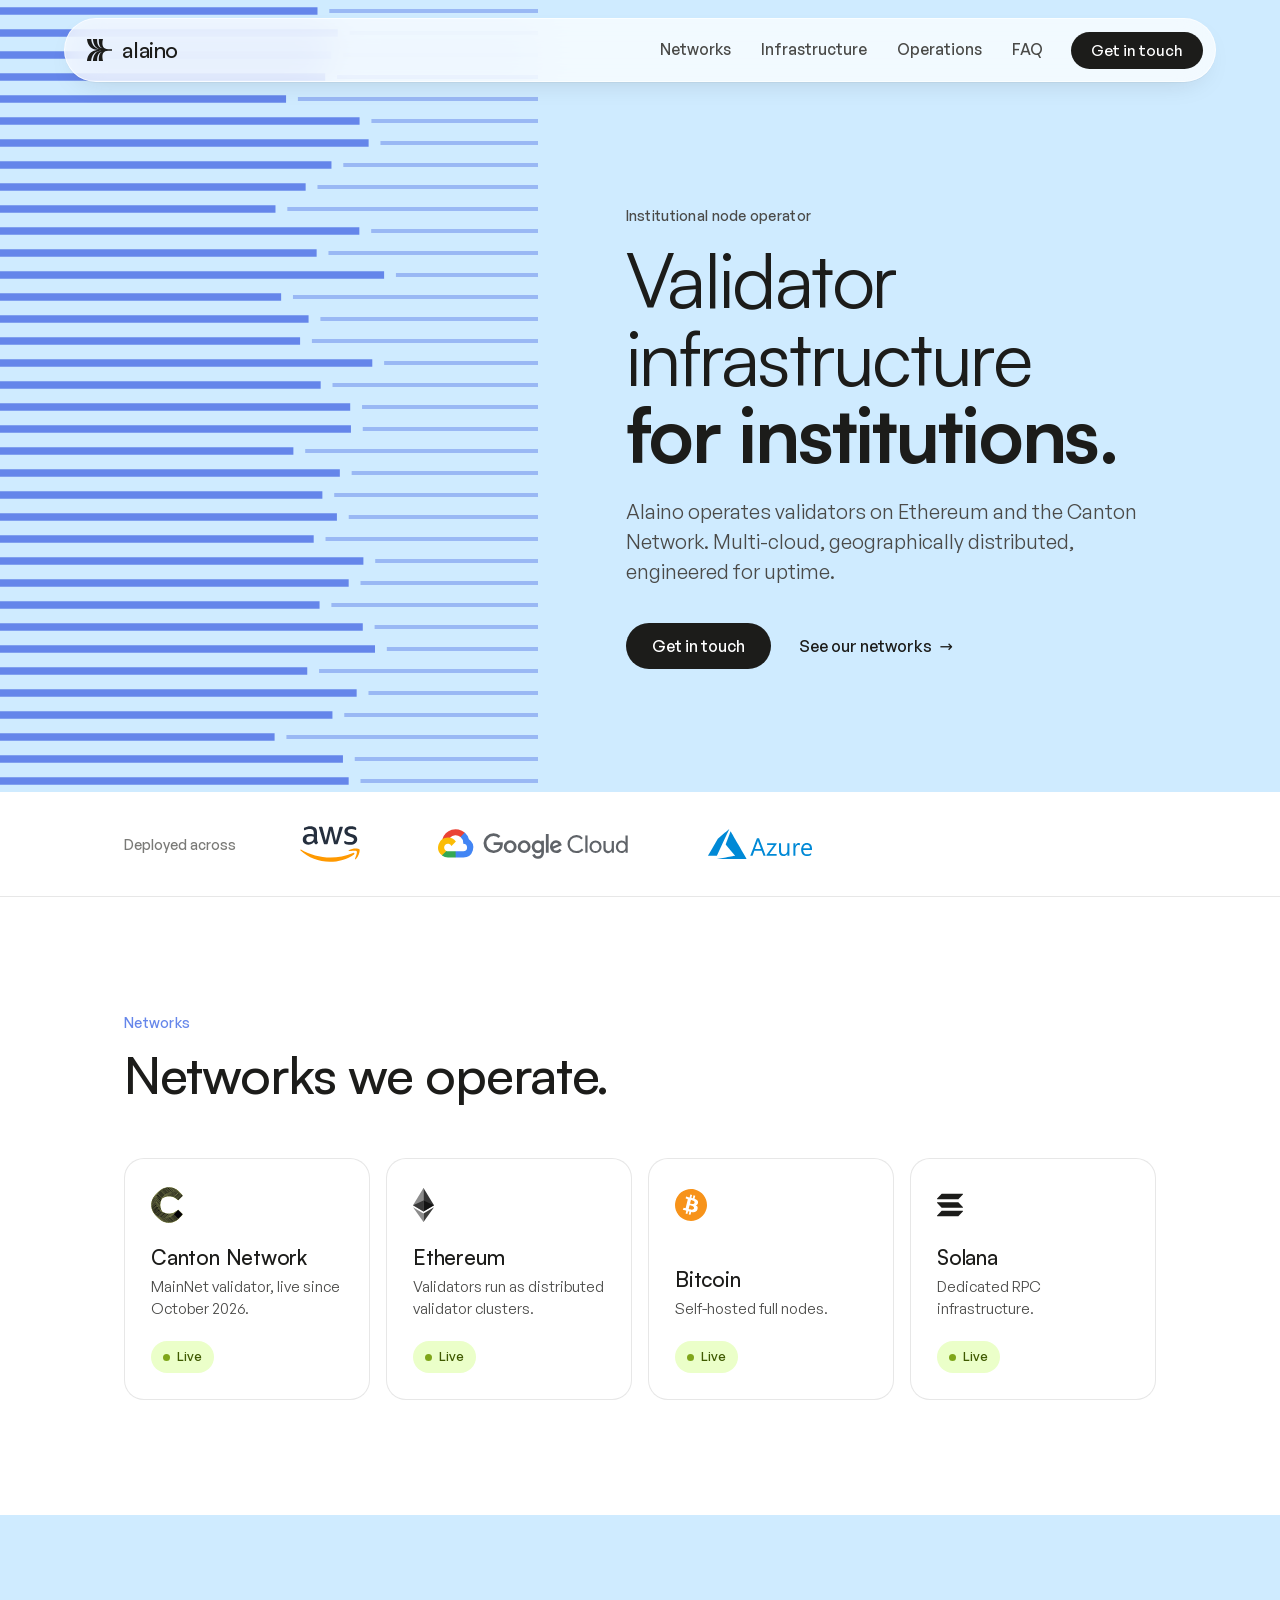
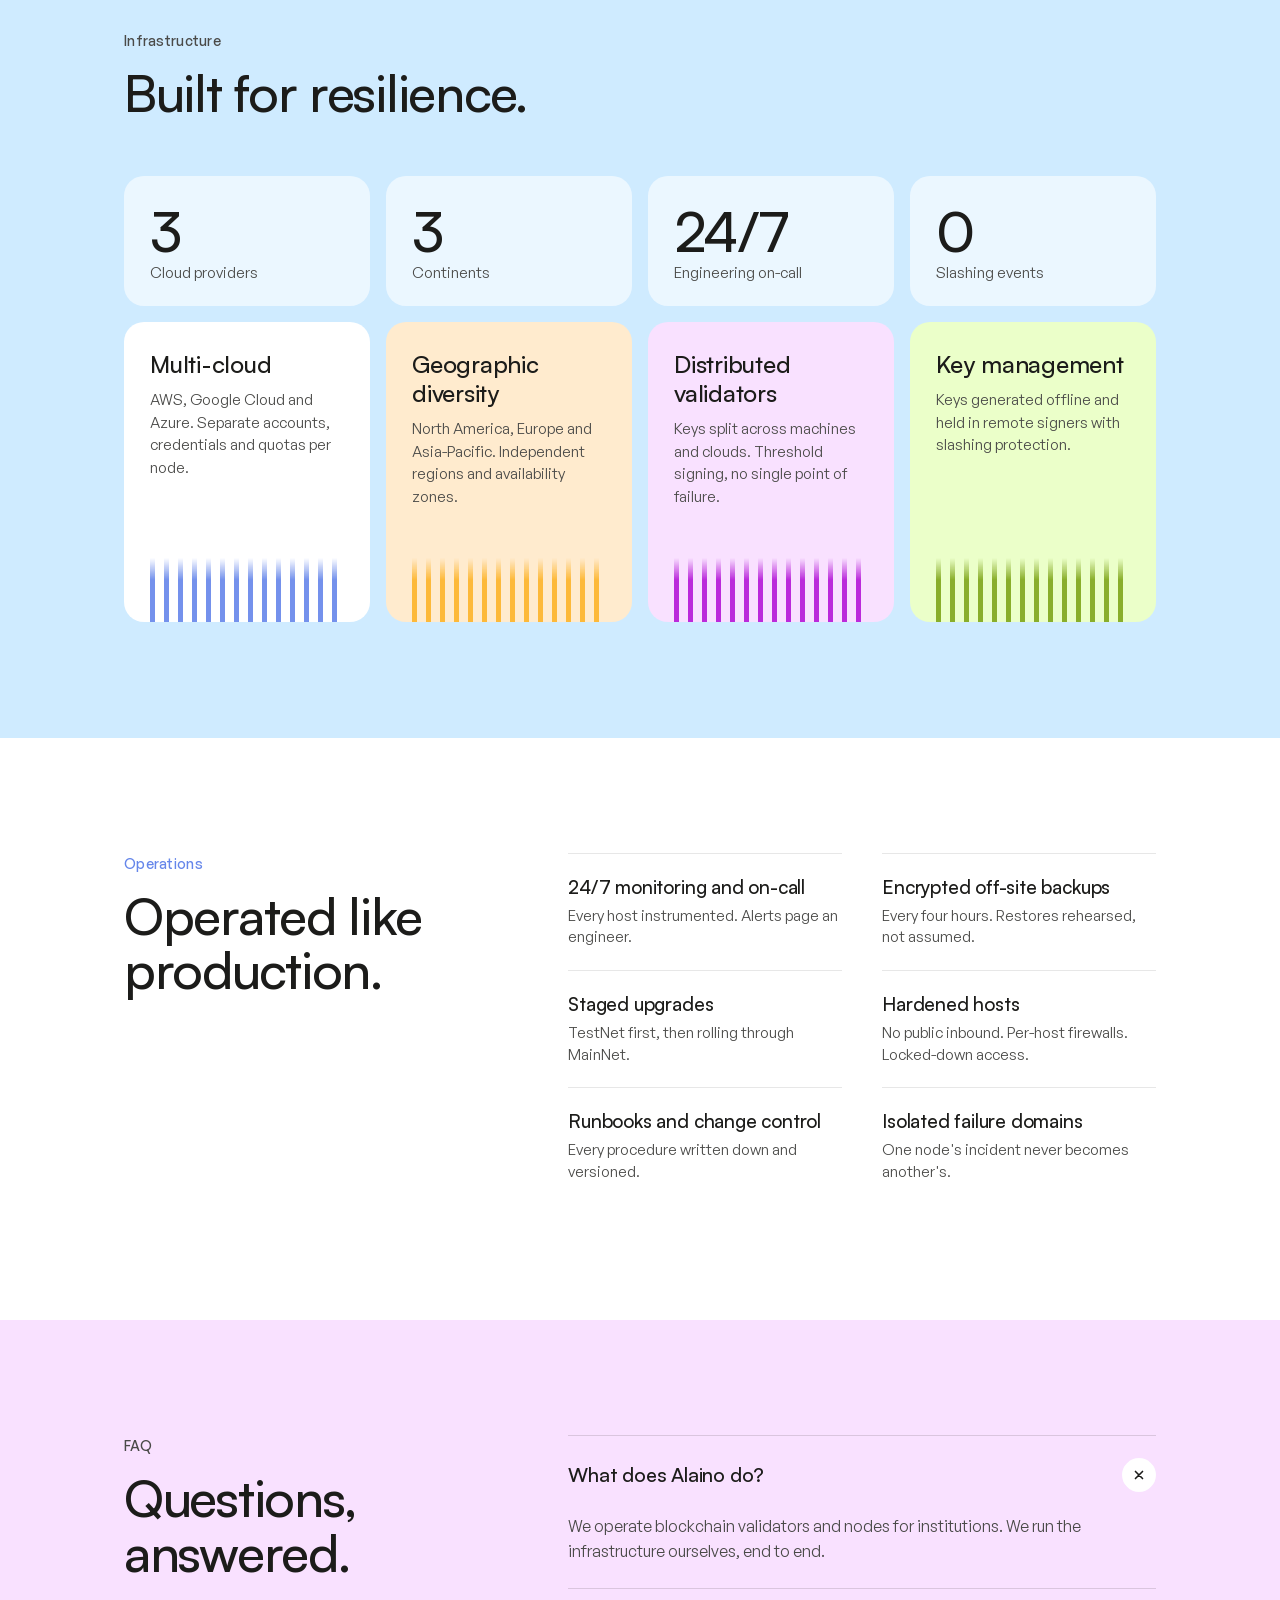
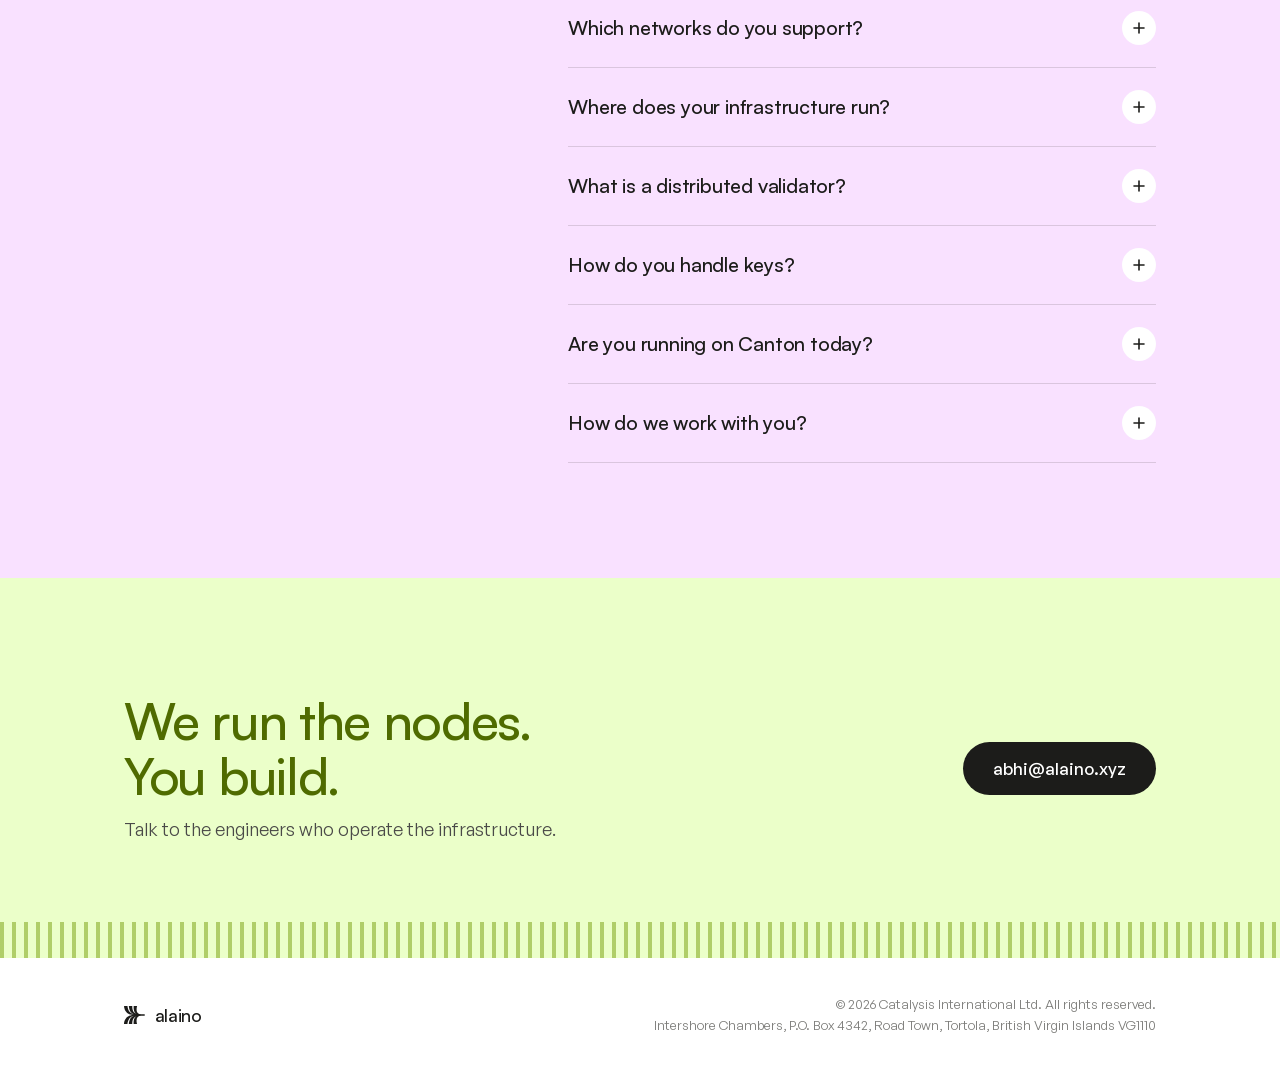
==== commit c85ae07c: "Animate hero bars like catalysis.network" ====
--- a/index.html
+++ b/index.html
@@ -14,7 +14,7 @@
   <link rel="apple-touch-icon" href="favicon.svg">
   <link rel="preload" href="fonts/Satoshi-Variable.woff2" as="font" type="font/woff2" crossorigin>
   <link rel="preload" href="fonts/GeneralSans-Variable.woff2" as="font" type="font/woff2" crossorigin>
-  <link rel="stylesheet" href="styles.css?v=2">
+  <link rel="stylesheet" href="styles.css?v=3">
 </head>
 <body>
 
@@ -239,6 +239,6 @@
   </div>
 </footer>
 
-<script src="script.js?v=2"></script>
+<script src="script.js?v=4"></script>
 </body>
 </html>
--- a/styles.css
+++ b/styles.css
@@ -78,11 +78,20 @@
 /* --- hero ------------------------------------------------------------------ */
 .hero { position: relative; background: var(--blue-50); margin-top: -82px; padding: 82px 0 0; min-height: 88vh; display: flex; align-items: center; overflow: hidden; }
 .hero-bars { position: absolute; left: 0; top: 0; bottom: 0; width: 42%; }
-.hero-bars svg { width: 100%; height: 100%; display: block; }
+.hero-bars canvas { width: 100%; height: 100%; display: block; }
 .hero-inner { position: relative; width: 100%; max-width: var(--max); margin: 0 auto; padding: clamp(80px, 12vh, 140px) var(--gutter); display: flex; flex-direction: column; align-items: flex-start; margin-left: max(var(--gutter), calc(50% - var(--max) / 2)); padding-left: calc(42% + 24px); }
 .hero .eyebrow { color: var(--ink-2); }
 .hero-sub { margin-top: 24px; max-width: 520px; font-size: clamp(17px, 1.6vw, 20px); line-height: 1.5; color: var(--ink-2); }
 .hero-cta { display: flex; align-items: center; gap: 28px; margin-top: 36px; flex-wrap: wrap; }
+
+.hero-inner > * { opacity: 0; transform: translateY(14px); animation: rise .8s cubic-bezier(.2,.7,.2,1) forwards; }
+.hero-inner > :nth-child(1) { animation-delay: .05s; }
+.hero-inner > :nth-child(2) { animation-delay: .15s; }
+.hero-inner > :nth-child(3) { animation-delay: .28s; }
+.hero-inner > :nth-child(4) { animation-delay: .4s; }
+.nav { animation: fade .6s ease both; }
+@keyframes rise { to { opacity: 1; transform: none; } }
+@keyframes fade { from { opacity: 0; } to { opacity: 1; } }
 
 /* --- clouds ---------------------------------------------------------------- */
 .clouds { background: var(--white); border-bottom: 1px solid var(--line); }
@@ -195,4 +204,5 @@
 @media (prefers-reduced-motion: reduce) {
   html { scroll-behavior: auto; }
   .btn, .net, .link-arrow::after, .faq summary::after { transition: none; }
-}
+  .hero-inner > *, .nav { animation: none; opacity: 1; transform: none; }
+}
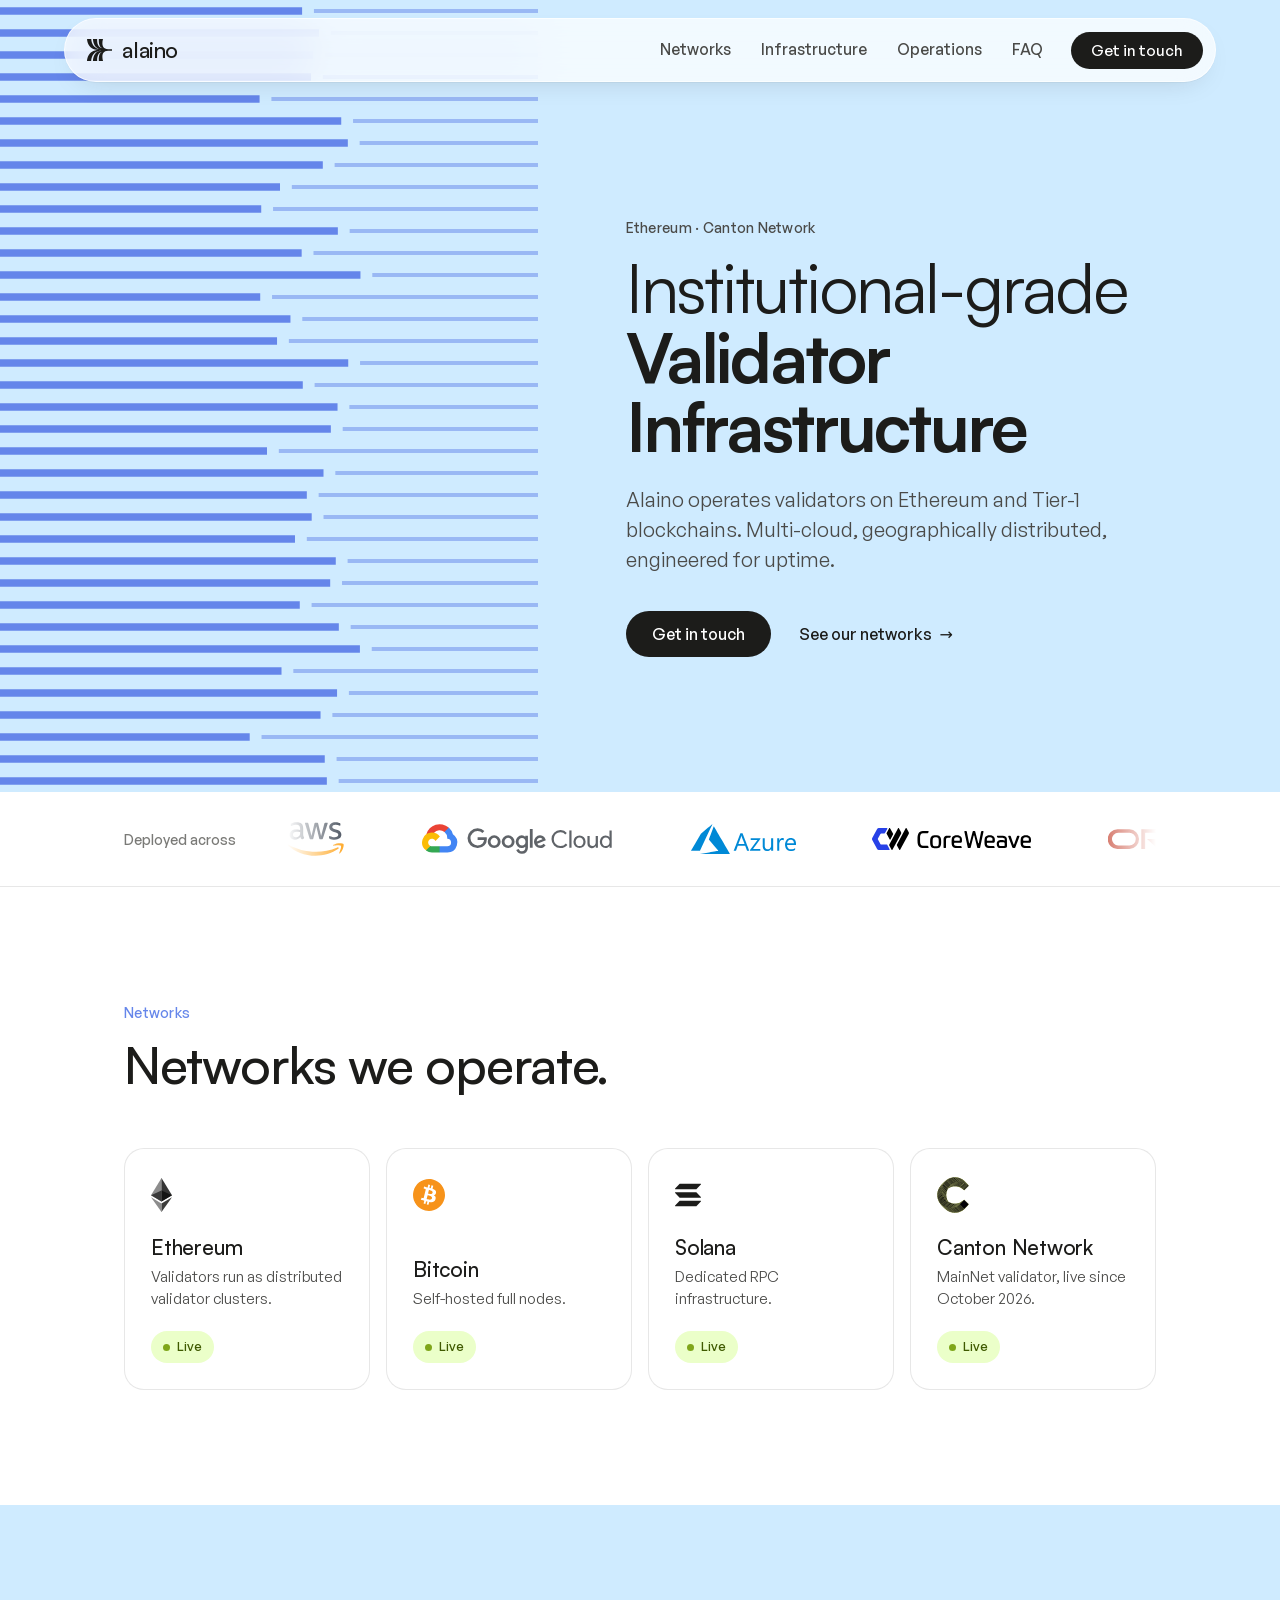
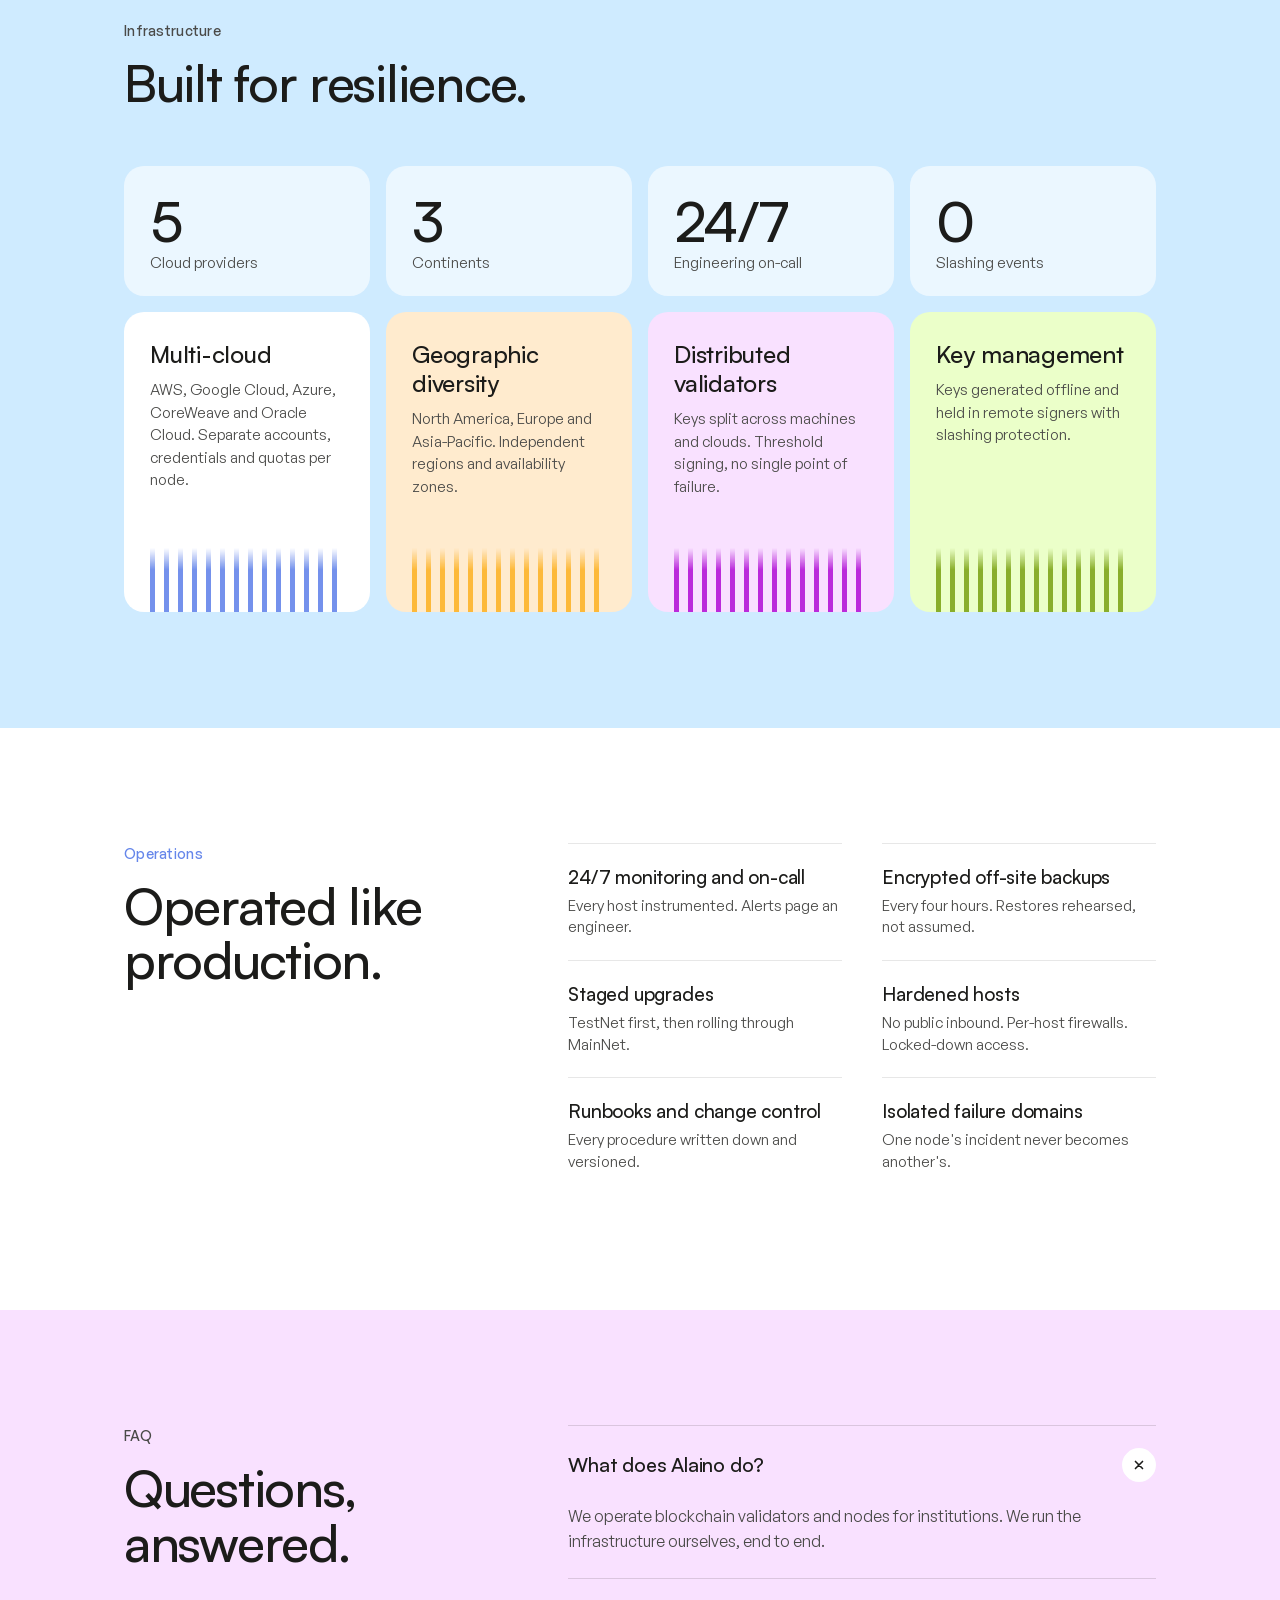
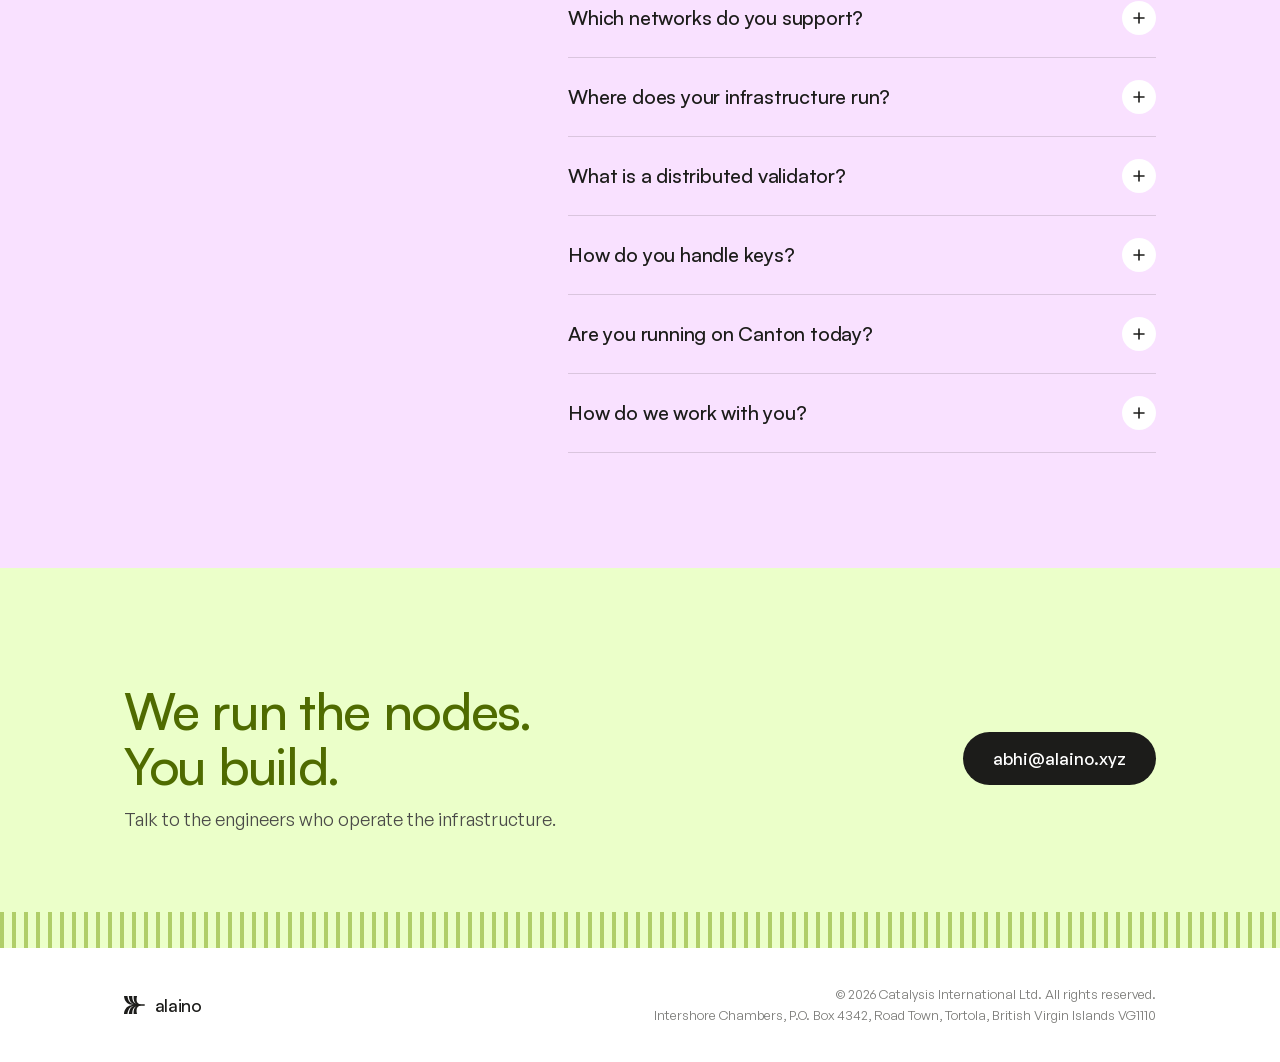
==== commit b636ff72: "Headline, cloud carousel, network order, five providers" ====
--- a/index.html
+++ b/index.html
@@ -4,7 +4,7 @@
   <meta charset="utf-8">
   <meta name="viewport" content="width=device-width, initial-scale=1">
   <title>Alaino — Institutional Validator Infrastructure</title>
-  <meta name="description" content="Alaino operates validators on Ethereum and the Canton Network for institutions. Multi-cloud across AWS, Google Cloud and Azure, geographically distributed, engineered for uptime.">
+  <meta name="description" content="Alaino operates validators on Ethereum and the Canton Network for institutions. Multi-cloud across AWS, Google Cloud, Azure, CoreWeave and Oracle Cloud, geographically distributed, engineered for uptime.">
   <meta property="og:title" content="Alaino — Institutional Validator Infrastructure">
   <meta property="og:description" content="Validators on Ethereum and Canton. Multi-cloud, geographically distributed, engineered for uptime.">
   <meta property="og:type" content="website">
@@ -14,7 +14,7 @@
   <link rel="apple-touch-icon" href="favicon.svg">
   <link rel="preload" href="fonts/Satoshi-Variable.woff2" as="font" type="font/woff2" crossorigin>
   <link rel="preload" href="fonts/GeneralSans-Variable.woff2" as="font" type="font/woff2" crossorigin>
-  <link rel="stylesheet" href="styles.css?v=3">
+  <link rel="stylesheet" href="styles.css?v=5">
 </head>
 <body>
 
@@ -48,9 +48,9 @@
   <section class="hero">
     <div class="hero-bars" id="hero-bars" aria-hidden="true"></div>
     <div class="hero-inner">
-      <p class="eyebrow">Institutional node operator</p>
-      <h1>Validator infrastructure<br><strong>for institutions.</strong></h1>
-      <p class="hero-sub">Alaino operates validators on Ethereum and the Canton Network. Multi-cloud, geographically distributed, engineered for uptime.</p>
+      <p class="eyebrow">Ethereum · Canton Network</p>
+      <h1><span class="nowrap">Institutional-grade</span><br><strong>Validator Infrastructure</strong></h1>
+      <p class="hero-sub">Alaino operates validators on Ethereum and Tier-1 blockchains. Multi-cloud, geographically distributed, engineered for uptime.</p>
       <div class="hero-cta">
         <a class="btn" href="#contact">Get in touch</a>
         <a class="link-arrow" href="#networks">See our networks</a>
@@ -62,11 +62,20 @@
   <section class="clouds" aria-label="Cloud providers">
     <div class="wrap clouds-inner">
       <p class="clouds-label">Deployed across</p>
-      <ul class="cloud-logos">
-        <li><img src="assets/aws.svg" alt="Amazon Web Services" height="34"></li>
-        <li><img src="assets/google-cloud.svg" alt="Google Cloud" height="30"></li>
-        <li><img src="assets/azure.svg" alt="Microsoft Azure" height="30"></li>
-      </ul>
+      <div class="marquee" aria-hidden="false">
+        <ul class="marquee-track">
+          <li><img src="assets/aws.svg" alt="Amazon Web Services" class="l-aws"></li>
+          <li><img src="assets/google-cloud.svg" alt="Google Cloud" class="l-gcp"></li>
+          <li><img src="assets/azure.svg" alt="Microsoft Azure" class="l-azure"></li>
+          <li><img src="assets/coreweave.svg" alt="CoreWeave" class="l-cw"></li>
+          <li class="l-oci"><img src="assets/oracle.svg" alt="Oracle"><span>Cloud Infrastructure</span></li>
+          <li aria-hidden="true"><img src="assets/aws.svg" alt="" class="l-aws"></li>
+          <li aria-hidden="true"><img src="assets/google-cloud.svg" alt="" class="l-gcp"></li>
+          <li aria-hidden="true"><img src="assets/azure.svg" alt="" class="l-azure"></li>
+          <li aria-hidden="true"><img src="assets/coreweave.svg" alt="" class="l-cw"></li>
+          <li aria-hidden="true" class="l-oci"><img src="assets/oracle.svg" alt=""><span>Cloud Infrastructure</span></li>
+        </ul>
+      </div>
     </div>
   </section>
 
@@ -79,34 +88,34 @@
       </div>
       <div class="net-grid">
         <article class="net">
+          <div class="net-logo"><img src="assets/ethereum.svg" alt="" height="34"><span>Ethereum</span></div>
+          <div class="net-body">
+            <h3>Ethereum</h3>
+            <p>Validators run as distributed validator clusters.</p>
+          </div>
+          <span class="pill">Live</span>
+        </article>
+        <article class="net">
+          <div class="net-logo"><img src="assets/bitcoin.svg" alt="" height="32"><span>Bitcoin</span></div>
+          <div class="net-body">
+            <h3>Bitcoin</h3>
+            <p>Self-hosted full nodes.</p>
+          </div>
+          <span class="pill">Live</span>
+        </article>
+        <article class="net">
+          <div class="net-logo"><img src="assets/solana.svg" alt="" height="26"><span>Solana</span></div>
+          <div class="net-body">
+            <h3>Solana</h3>
+            <p>Dedicated RPC infrastructure.</p>
+          </div>
+          <span class="pill">Live</span>
+        </article>
+        <article class="net">
           <div class="net-logo"><img src="assets/canton-mark.svg" alt="" height="36"><span>Canton Network</span></div>
           <div class="net-body">
             <h3>Canton Network</h3>
             <p>MainNet validator, live since October 2026.</p>
-          </div>
-          <span class="pill">Live</span>
-        </article>
-        <article class="net">
-          <div class="net-logo"><img src="assets/ethereum.svg" alt="" height="34"><span>Ethereum</span></div>
-          <div class="net-body">
-            <h3>Ethereum</h3>
-            <p>Validators run as distributed validator clusters.</p>
-          </div>
-          <span class="pill">Live</span>
-        </article>
-        <article class="net">
-          <div class="net-logo"><img src="assets/bitcoin.svg" alt="" height="32"><span>Bitcoin</span></div>
-          <div class="net-body">
-            <h3>Bitcoin</h3>
-            <p>Self-hosted full nodes.</p>
-          </div>
-          <span class="pill">Live</span>
-        </article>
-        <article class="net">
-          <div class="net-logo"><img src="assets/solana.svg" alt="" height="26"><span>Solana</span></div>
-          <div class="net-body">
-            <h3>Solana</h3>
-            <p>Dedicated RPC infrastructure.</p>
           </div>
           <span class="pill">Live</span>
         </article>
@@ -123,7 +132,7 @@
       </div>
 
       <div class="stats">
-        <div class="stat"><strong>3</strong><span>Cloud providers</span></div>
+        <div class="stat"><strong>5</strong><span>Cloud providers</span></div>
         <div class="stat"><strong>3</strong><span>Continents</span></div>
         <div class="stat"><strong>24/7</strong><span>Engineering on-call</span></div>
         <div class="stat"><strong>0</strong><span>Slashing events</span></div>
@@ -132,7 +141,7 @@
       <div class="tiles">
         <article class="tile tile-blue">
           <h3>Multi-cloud</h3>
-          <p>AWS, Google Cloud and Azure. Separate accounts, credentials and quotas per node.</p>
+          <p>AWS, Google Cloud, Azure, CoreWeave and Oracle Cloud. Separate accounts, credentials and quotas per node.</p>
           <div class="stripes" aria-hidden="true"></div>
         </article>
         <article class="tile tile-yellow">
@@ -190,7 +199,7 @@
         </details>
         <details>
           <summary>Where does your infrastructure run?</summary>
-          <p>Across AWS, Google Cloud and Microsoft Azure in North America, Europe and Asia-Pacific, in separate accounts and regions.</p>
+          <p>Across AWS, Google Cloud, Microsoft Azure, CoreWeave and Oracle Cloud in North America, Europe and Asia-Pacific, in separate accounts and regions.</p>
         </details>
         <details>
           <summary>What is a distributed validator?</summary>
--- a/styles.css
+++ b/styles.css
@@ -39,8 +39,9 @@
 ul { padding: 0; list-style: none; }
 img, svg { display: block; }
 
-h1 { font-family: var(--sans); font-weight: 400; font-size: clamp(42px, 6.2vw, 76px); line-height: 1.02; letter-spacing: -0.03em; }
+h1 { font-family: var(--sans); font-weight: 400; font-size: clamp(40px, 5.4vw, 68px); line-height: 1.02; letter-spacing: -0.03em; }
 h1 strong { font-weight: 700; }
+.nowrap { white-space: nowrap; }
 h2 { font-family: var(--sans); font-weight: 500; font-size: clamp(32px, 4.2vw, 52px); line-height: 1.05; letter-spacing: -0.025em; }
 h3 { font-family: var(--sans); font-weight: 500; font-size: 22px; line-height: 1.2; letter-spacing: -0.01em; }
 
@@ -93,13 +94,22 @@
 @keyframes rise { to { opacity: 1; transform: none; } }
 @keyframes fade { from { opacity: 0; } to { opacity: 1; } }
 
-/* --- clouds ---------------------------------------------------------------- */
+/* --- clouds (carousel) ---------------------------------------------------- */
 .clouds { background: var(--white); border-bottom: 1px solid var(--line); }
-.clouds-inner { display: flex; align-items: center; gap: clamp(24px, 5vw, 72px); padding-top: 34px; padding-bottom: 34px; flex-wrap: wrap; }
-.clouds-label { font-size: 14px; font-weight: 500; color: var(--ink-3); white-space: nowrap; }
-.cloud-logos { display: flex; align-items: center; gap: clamp(32px, 6vw, 88px); flex-wrap: wrap; }
-.cloud-logos img { height: 30px; width: auto; }
-.cloud-logos li:first-child img { height: 36px; }
+.clouds-inner { display: flex; align-items: center; gap: clamp(20px, 4vw, 56px); padding-top: 30px; padding-bottom: 30px; }
+.clouds-label { font-size: 14px; font-weight: 500; color: var(--ink-3); white-space: nowrap; flex-shrink: 0; }
+.marquee { flex: 1; min-width: 0; overflow: hidden; mask-image: linear-gradient(90deg, transparent, #000 8%, #000 92%, transparent); -webkit-mask-image: linear-gradient(90deg, transparent, #000 8%, #000 92%, transparent); }
+.marquee-track { display: flex; align-items: center; gap: clamp(48px, 6vw, 96px); width: max-content; padding-right: clamp(48px, 6vw, 96px); animation: marquee 28s linear infinite; }
+.marquee:hover .marquee-track { animation-play-state: paused; }
+.marquee-track li { display: flex; align-items: center; gap: 10px; flex-shrink: 0; }
+.marquee-track img { height: 28px; width: auto; display: block; }
+.marquee-track .l-aws { height: 34px; }
+.marquee-track .l-gcp { height: 30px; }
+.marquee-track .l-azure { height: 30px; }
+.marquee-track .l-cw { height: 22px; }
+.marquee-track .l-oci img { height: 20px; }
+.marquee-track .l-oci span { font-family: var(--body); font-weight: 500; font-size: 17px; color: #C74634; letter-spacing: -0.01em; white-space: nowrap; }
+@keyframes marquee { to { transform: translateX(-50%); } }
 
 /* --- sections -------------------------------------------------------------- */
 .section { padding: clamp(72px, 9vw, 128px) 0; scroll-margin-top: 20px; }
@@ -185,9 +195,8 @@
   .hero-bars { width: 100%; height: 160px; bottom: auto; top: 82px; opacity: .9; }
   .hero-inner { padding: 200px var(--gutter) 72px; margin-left: 0; }
   .hero-cta { gap: 20px; }
-  .clouds-inner { gap: 20px 32px; }
-  .cloud-logos { gap: 28px 40px; }
-  .cloud-logos img { height: 24px; } .cloud-logos li:first-child img { height: 30px; }
+  .clouds-inner { flex-direction: column; align-items: flex-start; gap: 14px; }
+  .marquee { width: 100%; }
   .ops { grid-template-columns: 1fr; }
   .footer-legal { text-align: left; }
 }
@@ -205,4 +214,5 @@
   html { scroll-behavior: auto; }
   .btn, .net, .link-arrow::after, .faq summary::after { transition: none; }
   .hero-inner > *, .nav { animation: none; opacity: 1; transform: none; }
-}
+  .marquee-track { animation: none; flex-wrap: wrap; width: auto; }
+}
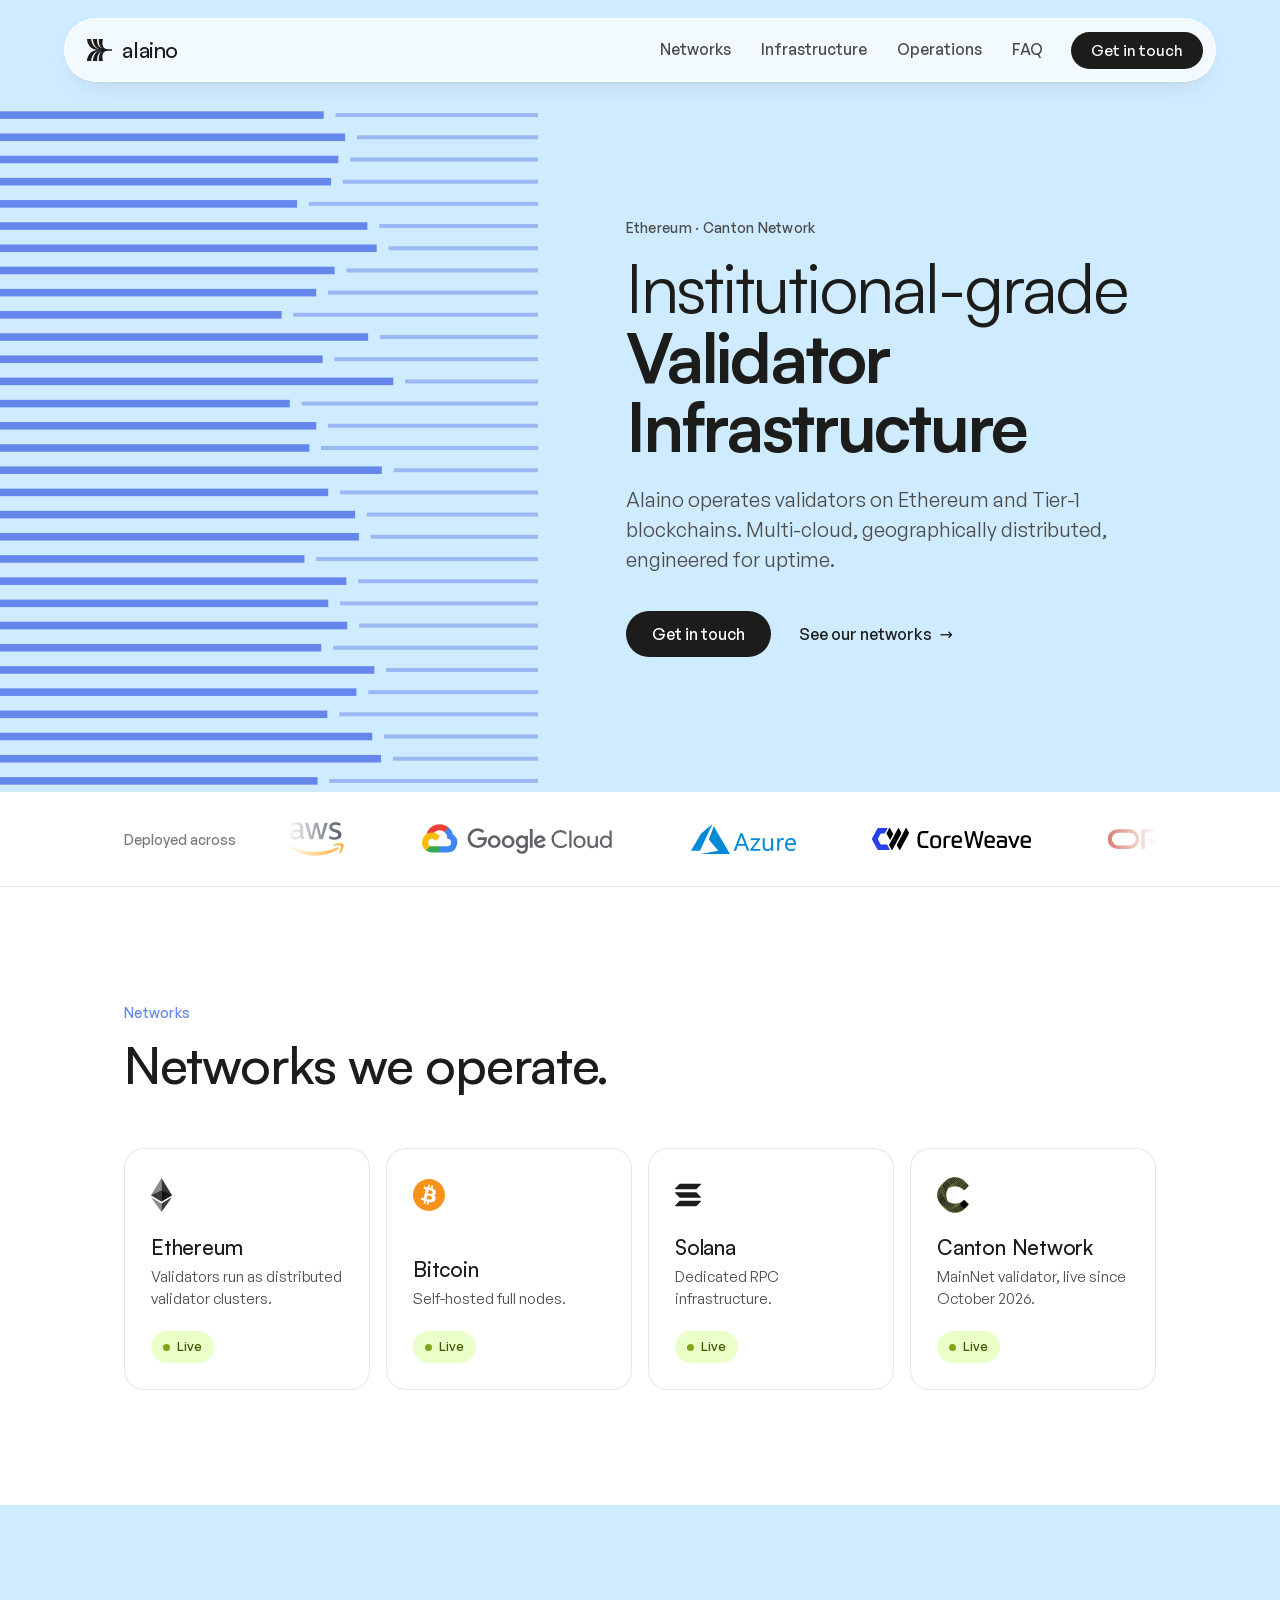
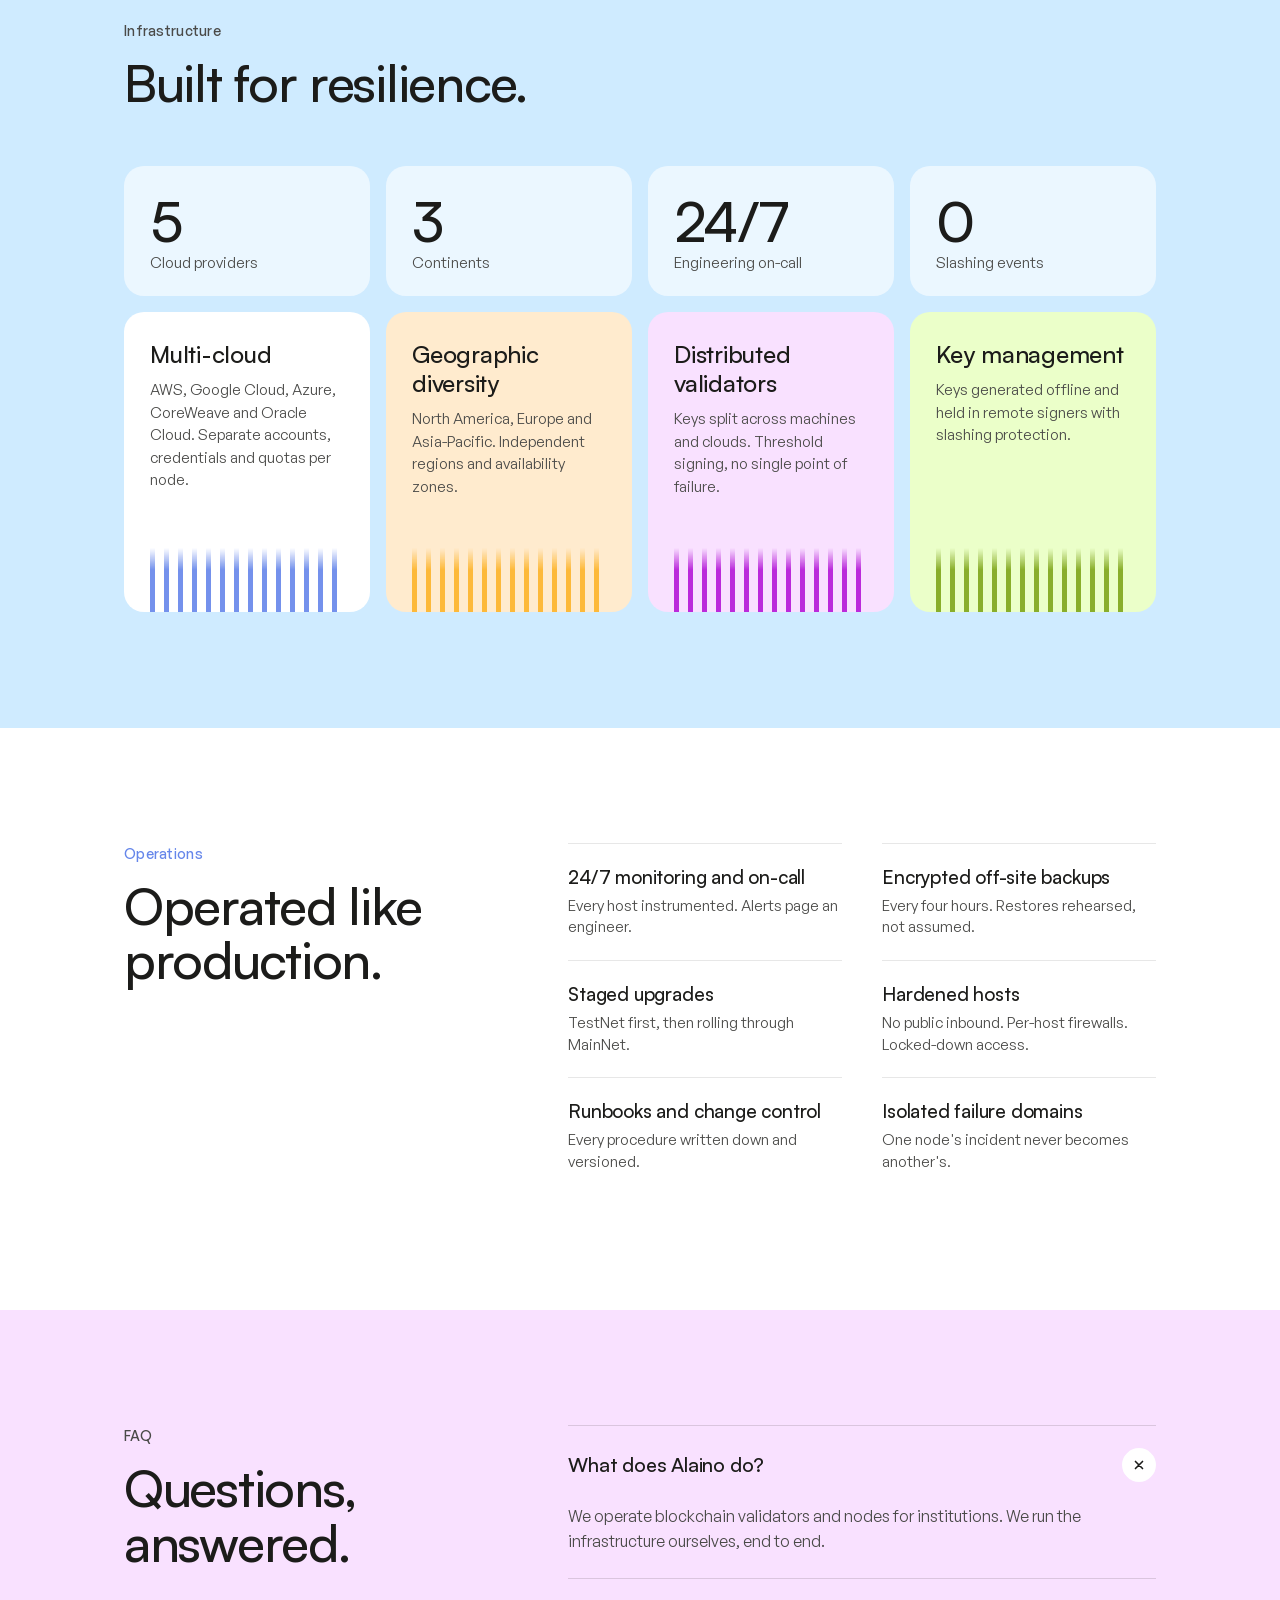
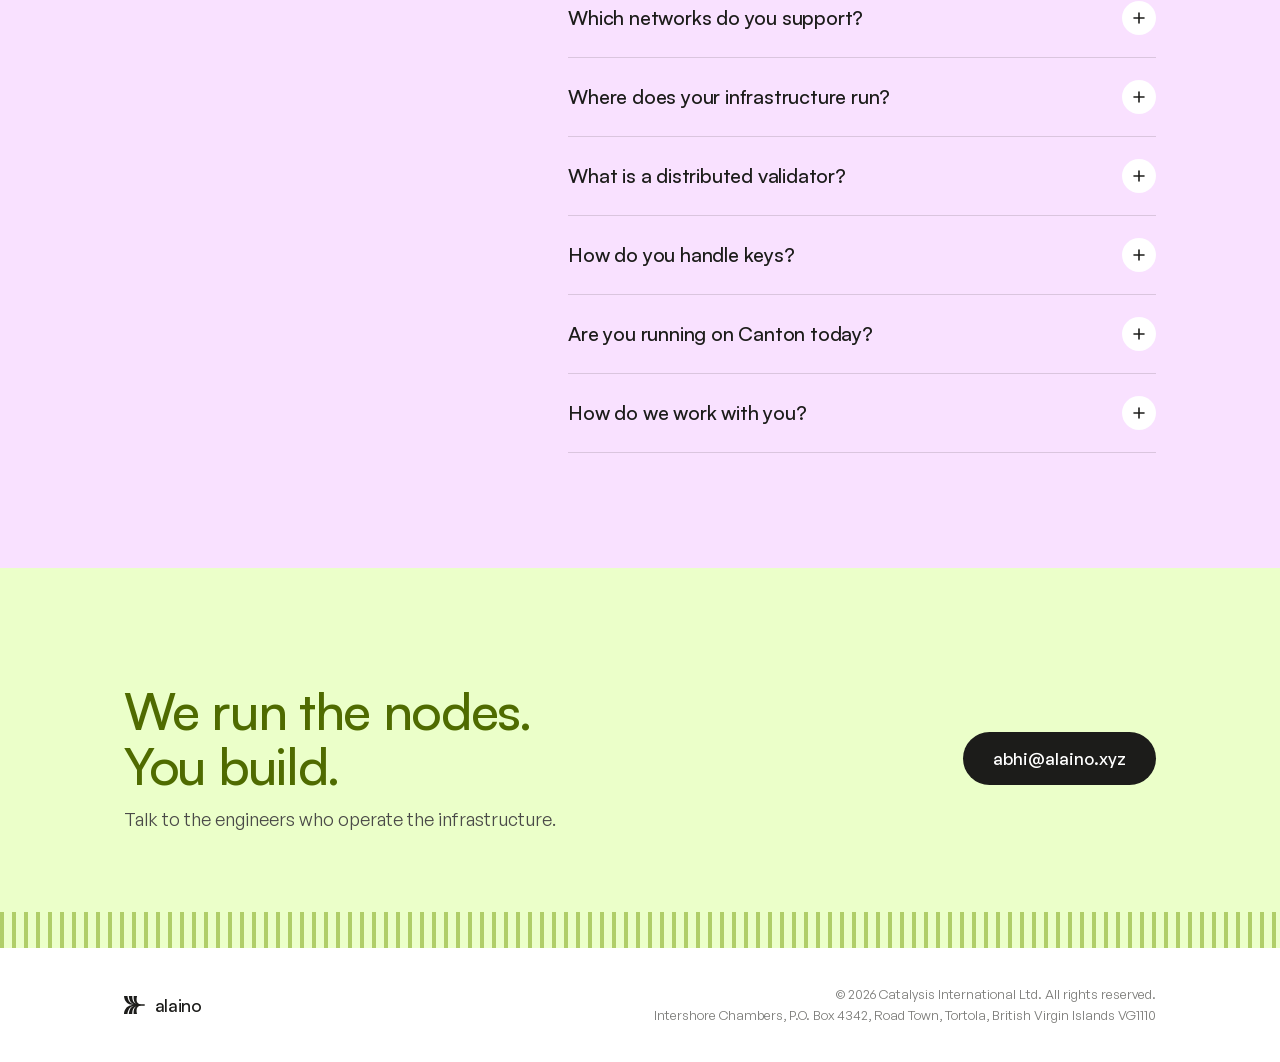
==== commit 20761669: "Start hero bars below the nav" ====
--- a/index.html
+++ b/index.html
@@ -14,7 +14,7 @@
   <link rel="apple-touch-icon" href="favicon.svg">
   <link rel="preload" href="fonts/Satoshi-Variable.woff2" as="font" type="font/woff2" crossorigin>
   <link rel="preload" href="fonts/GeneralSans-Variable.woff2" as="font" type="font/woff2" crossorigin>
-  <link rel="stylesheet" href="styles.css?v=5">
+  <link rel="stylesheet" href="styles.css?v=6">
 </head>
 <body>
 
--- a/styles.css
+++ b/styles.css
@@ -78,7 +78,7 @@
 
 /* --- hero ------------------------------------------------------------------ */
 .hero { position: relative; background: var(--blue-50); margin-top: -82px; padding: 82px 0 0; min-height: 88vh; display: flex; align-items: center; overflow: hidden; }
-.hero-bars { position: absolute; left: 0; top: 0; bottom: 0; width: 42%; }
+.hero-bars { position: absolute; left: 0; top: 104px; bottom: 0; width: 42%; }
 .hero-bars canvas { width: 100%; height: 100%; display: block; }
 .hero-inner { position: relative; width: 100%; max-width: var(--max); margin: 0 auto; padding: clamp(80px, 12vh, 140px) var(--gutter); display: flex; flex-direction: column; align-items: flex-start; margin-left: max(var(--gutter), calc(50% - var(--max) / 2)); padding-left: calc(42% + 24px); }
 .hero .eyebrow { color: var(--ink-2); }
@@ -192,7 +192,7 @@
   .nav-toggle { display: block; }
   .nav { gap: 12px; padding-right: 10px; }
   .hero { min-height: 0; }
-  .hero-bars { width: 100%; height: 160px; bottom: auto; top: 82px; opacity: .9; }
+  .hero-bars { width: 100%; height: 150px; bottom: auto; top: 104px; opacity: .9; }
   .hero-inner { padding: 200px var(--gutter) 72px; margin-left: 0; }
   .hero-cta { gap: 20px; }
   .clouds-inner { flex-direction: column; align-items: flex-start; gap: 14px; }
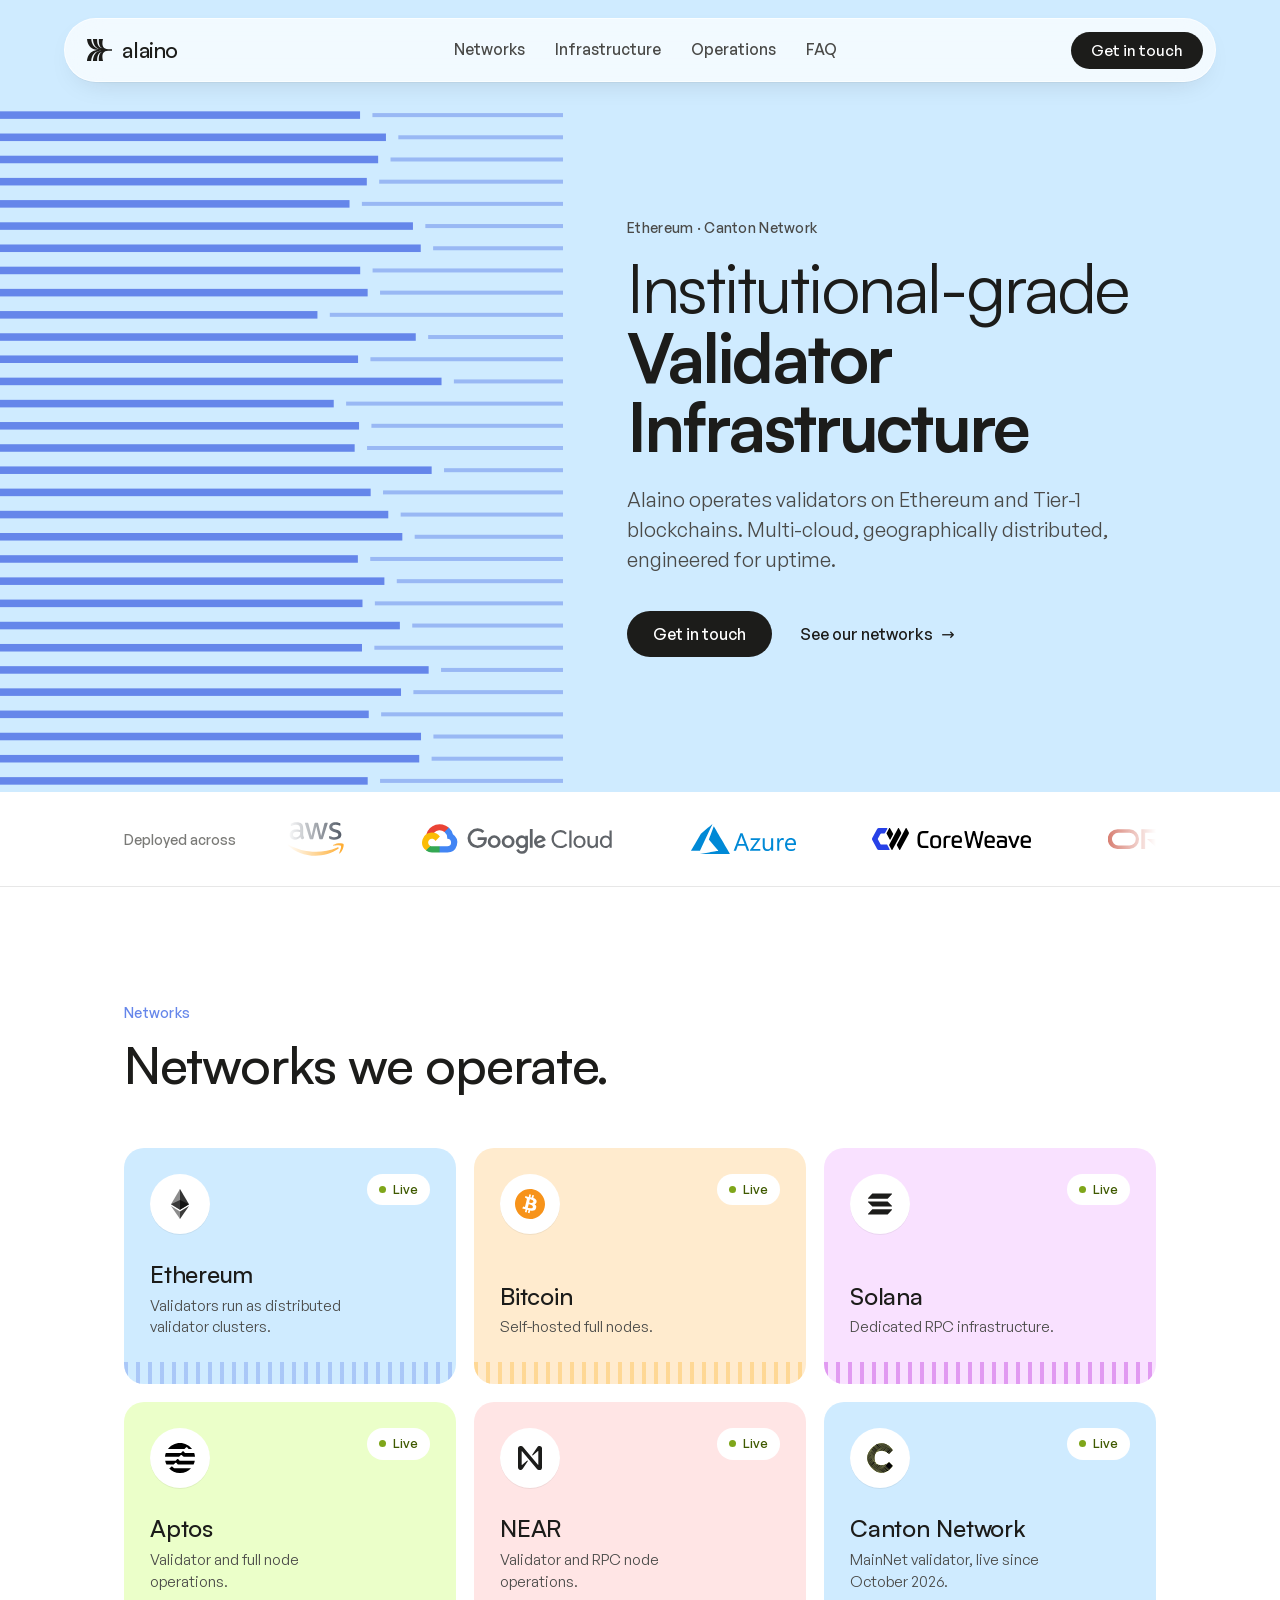
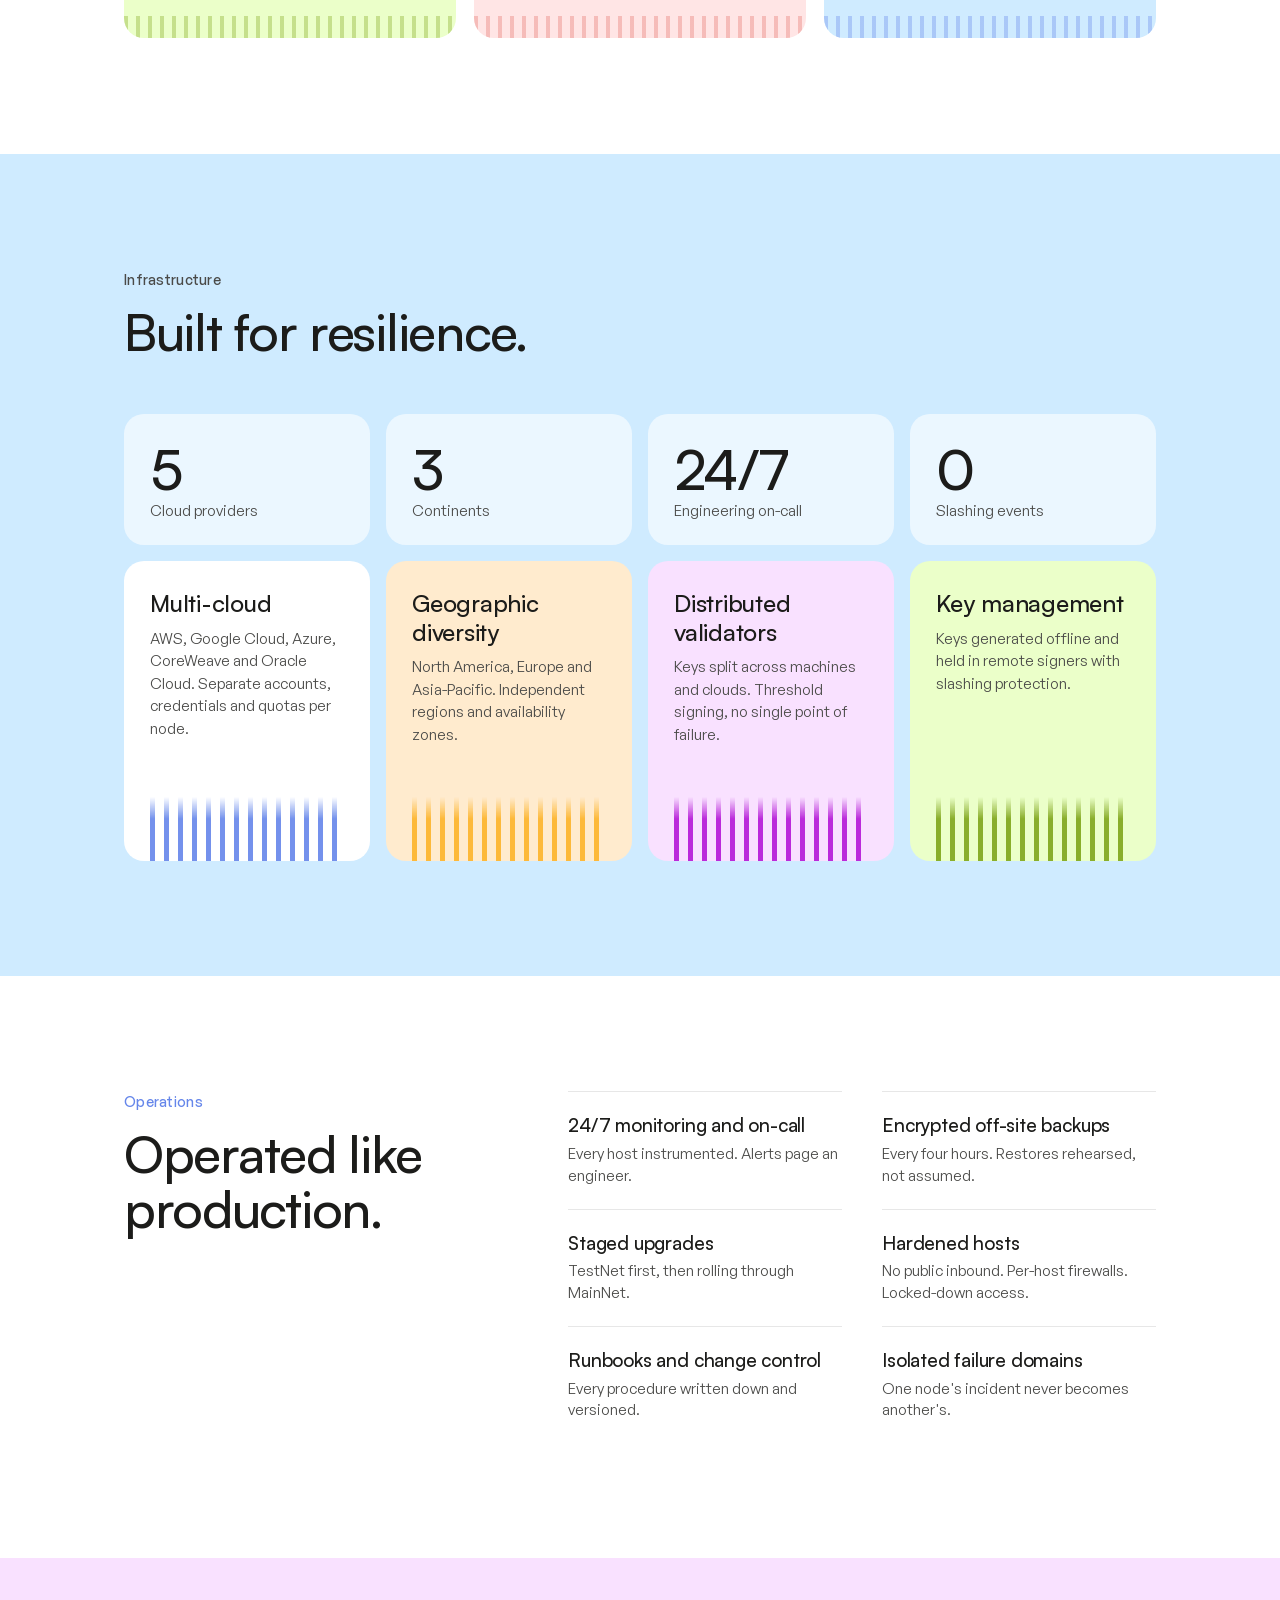
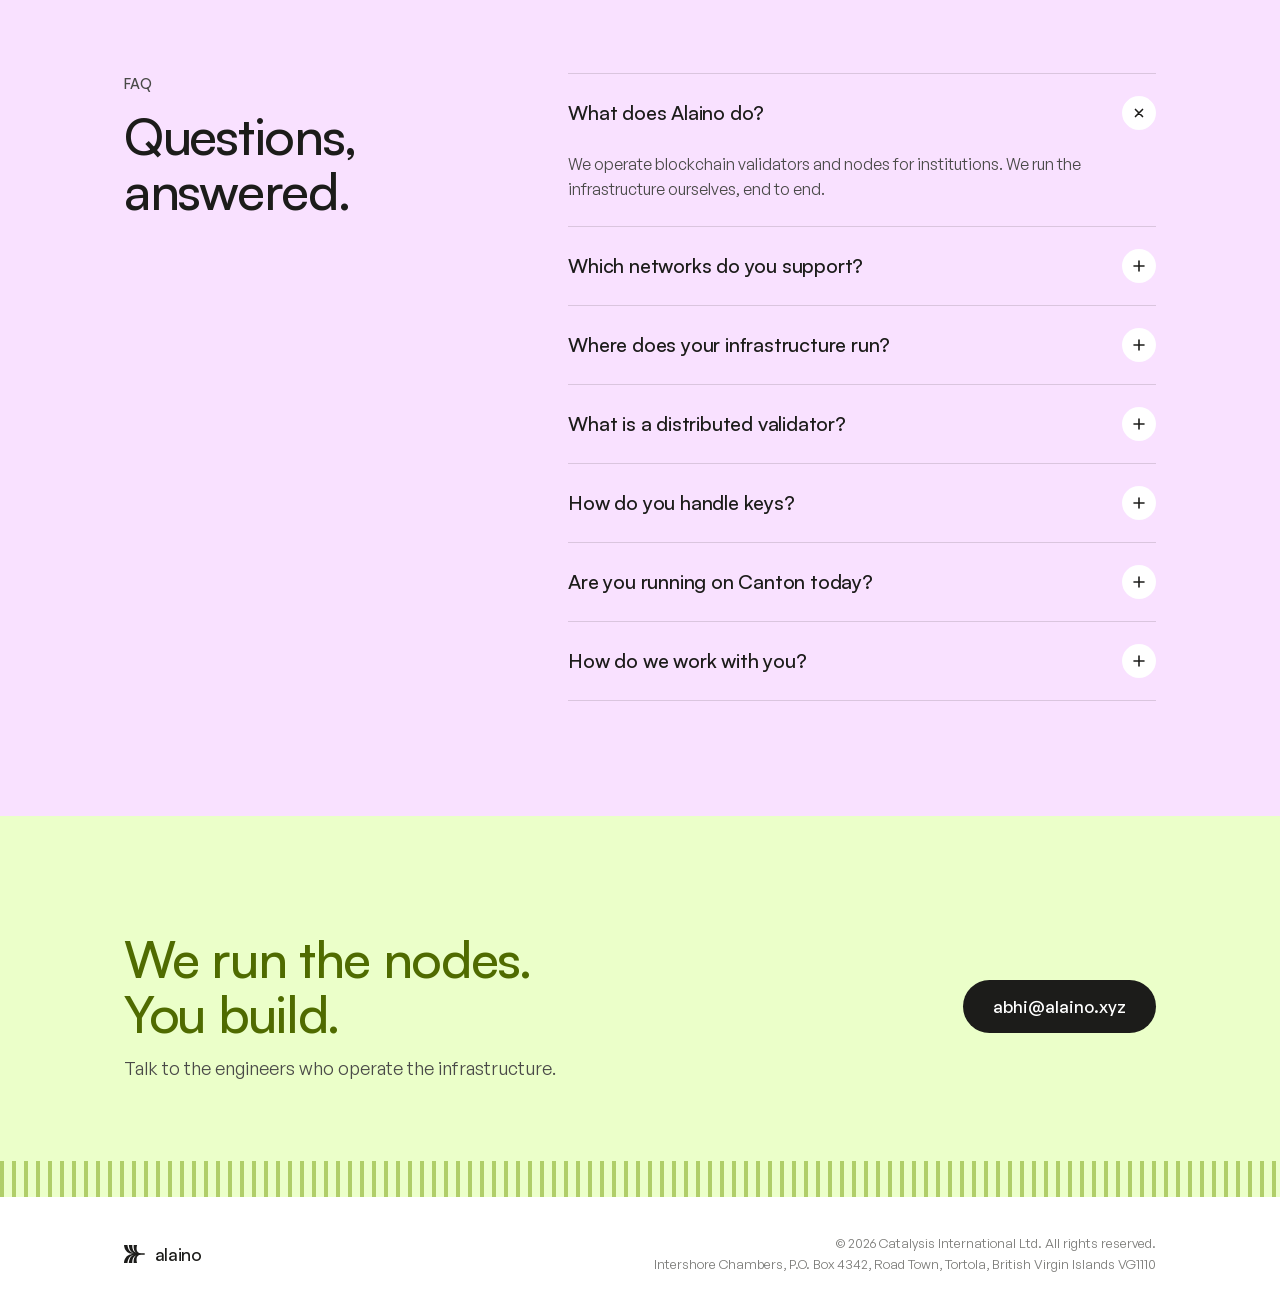
==== commit 240b628d: "Add Aptos and NEAR, colour network cards, fix hero and nav alignment" ====
--- a/index.html
+++ b/index.html
@@ -14,7 +14,7 @@
   <link rel="apple-touch-icon" href="favicon.svg">
   <link rel="preload" href="fonts/Satoshi-Variable.woff2" as="font" type="font/woff2" crossorigin>
   <link rel="preload" href="fonts/GeneralSans-Variable.woff2" as="font" type="font/woff2" crossorigin>
-  <link rel="stylesheet" href="styles.css?v=6">
+  <link rel="stylesheet" href="styles.css?v=12">
 </head>
 <body>
 
@@ -87,36 +87,34 @@
         <h2>Networks we operate.</h2>
       </div>
       <div class="net-grid">
-        <article class="net">
-          <div class="net-logo"><img src="assets/ethereum.svg" alt="" height="34"><span>Ethereum</span></div>
-          <div class="net-body">
-            <h3>Ethereum</h3>
-            <p>Validators run as distributed validator clusters.</p>
-          </div>
-          <span class="pill">Live</span>
-        </article>
-        <article class="net">
-          <div class="net-logo"><img src="assets/bitcoin.svg" alt="" height="32"><span>Bitcoin</span></div>
-          <div class="net-body">
-            <h3>Bitcoin</h3>
-            <p>Self-hosted full nodes.</p>
-          </div>
-          <span class="pill">Live</span>
-        </article>
-        <article class="net">
-          <div class="net-logo"><img src="assets/solana.svg" alt="" height="26"><span>Solana</span></div>
-          <div class="net-body">
-            <h3>Solana</h3>
-            <p>Dedicated RPC infrastructure.</p>
-          </div>
-          <span class="pill">Live</span>
-        </article>
-        <article class="net">
-          <div class="net-logo"><img src="assets/canton-mark.svg" alt="" height="36"><span>Canton Network</span></div>
-          <div class="net-body">
-            <h3>Canton Network</h3>
-            <p>MainNet validator, live since October 2026.</p>
-          </div>
+        <article class="net c-blue">
+          <div class="net-logo"><img src="assets/ethereum.svg" alt=""></div>
+          <div class="net-body"><h3>Ethereum</h3><p>Validators run as distributed validator clusters.</p></div>
+          <span class="pill">Live</span>
+        </article>
+        <article class="net c-yellow">
+          <div class="net-logo"><img src="assets/bitcoin.svg" alt=""></div>
+          <div class="net-body"><h3>Bitcoin</h3><p>Self-hosted full nodes.</p></div>
+          <span class="pill">Live</span>
+        </article>
+        <article class="net c-purple">
+          <div class="net-logo"><img src="assets/solana.svg" alt="" class="sm"></div>
+          <div class="net-body"><h3>Solana</h3><p>Dedicated RPC infrastructure.</p></div>
+          <span class="pill">Live</span>
+        </article>
+        <article class="net c-green">
+          <div class="net-logo"><img src="assets/aptos.svg" alt=""></div>
+          <div class="net-body"><h3>Aptos</h3><p>Validator and full node operations.</p></div>
+          <span class="pill">Live</span>
+        </article>
+        <article class="net c-red">
+          <div class="net-logo"><img src="assets/near.svg" alt="" class="sm"></div>
+          <div class="net-body"><h3>NEAR</h3><p>Validator and RPC node operations.</p></div>
+          <span class="pill">Live</span>
+        </article>
+        <article class="net c-blue">
+          <div class="net-logo"><img src="assets/canton-mark.svg" alt=""></div>
+          <div class="net-body"><h3>Canton Network</h3><p>MainNet validator, live since October 2026.</p></div>
           <span class="pill">Live</span>
         </article>
       </div>
@@ -195,7 +193,7 @@
         </details>
         <details>
           <summary>Which networks do you support?</summary>
-          <p>Canton Network and Ethereum validators today, plus Bitcoin and Solana nodes. New networks on request.</p>
+          <p>Ethereum, Aptos, NEAR and Canton Network validators, plus Bitcoin and Solana nodes. New networks on request.</p>
         </details>
         <details>
           <summary>Where does your infrastructure run?</summary>
--- a/styles.css
+++ b/styles.css
@@ -60,11 +60,12 @@
 
 /* --- nav ------------------------------------------------------------------- */
 .nav-wrap { position: sticky; top: 0; z-index: 50; padding: 18px var(--gutter) 0; pointer-events: none; }
-.nav { pointer-events: auto; max-width: var(--max); margin: 0 auto; height: 64px; display: flex; align-items: center; gap: 28px; padding: 0 12px 0 22px; border-radius: 999px; background: rgba(255,255,255,.72); backdrop-filter: blur(18px); -webkit-backdrop-filter: blur(18px); border: 1px solid rgba(255,255,255,.7); box-shadow: 0 1px 0 rgba(28,28,26,.04), 0 10px 30px -18px rgba(28,28,26,.25); }
-.brand { display: flex; align-items: center; gap: 10px; color: var(--ink); margin-right: auto; }
+.nav { pointer-events: auto; max-width: var(--max); margin: 0 auto; height: 64px; display: grid; grid-template-columns: 1fr auto 1fr; align-items: center; gap: 28px; padding: 0 12px 0 22px; border-radius: 999px; background: rgba(255,255,255,.72); backdrop-filter: blur(18px); -webkit-backdrop-filter: blur(18px); border: 1px solid rgba(255,255,255,.7); box-shadow: 0 1px 0 rgba(28,28,26,.04), 0 10px 30px -18px rgba(28,28,26,.25); }
+.brand { display: flex; align-items: center; gap: 10px; color: var(--ink); justify-self: start; }
 .brand-mark { height: 22px; width: auto; }
 .brand-name { font-family: var(--sans); font-weight: 500; font-size: 22px; letter-spacing: -0.02em; line-height: 1; }
-.nav-links { display: flex; gap: 30px; }
+.nav-links { display: flex; gap: 30px; justify-self: center; }
+.nav .btn-nav { justify-self: end; }
 .nav-links a { font-size: 15.5px; font-weight: 500; color: var(--ink-2); transition: color .2s; }
 .nav-links a:hover { color: var(--ink); }
 .nav-toggle { display: none; background: none; border: 0; width: 44px; height: 44px; padding: 10px; cursor: pointer; border-radius: 50%; }
@@ -78,9 +79,10 @@
 
 /* --- hero ------------------------------------------------------------------ */
 .hero { position: relative; background: var(--blue-50); margin-top: -82px; padding: 82px 0 0; min-height: 88vh; display: flex; align-items: center; overflow: hidden; }
-.hero-bars { position: absolute; left: 0; top: 104px; bottom: 0; width: 42%; }
+.hero-bars { position: absolute; left: 0; top: 104px; bottom: 0; width: 44%; }
 .hero-bars canvas { width: 100%; height: 100%; display: block; }
-.hero-inner { position: relative; width: 100%; max-width: var(--max); margin: 0 auto; padding: clamp(80px, 12vh, 140px) var(--gutter); display: flex; flex-direction: column; align-items: flex-start; margin-left: max(var(--gutter), calc(50% - var(--max) / 2)); padding-left: calc(42% + 24px); }
+.hero-inner { position: relative; width: 100%; padding: clamp(80px, 12vh, 140px) var(--gutter); padding-left: calc(44% + 64px); display: flex; flex-direction: column; align-items: flex-start; }
+.hero h1 { max-width: 760px; }
 .hero .eyebrow { color: var(--ink-2); }
 .hero-sub { margin-top: 24px; max-width: 520px; font-size: clamp(17px, 1.6vw, 20px); line-height: 1.5; color: var(--ink-2); }
 .hero-cta { display: flex; align-items: center; gap: 28px; margin-top: 36px; flex-wrap: wrap; }
@@ -118,16 +120,23 @@
 .section-head { margin-bottom: clamp(36px, 5vw, 56px); max-width: 700px; }
 
 /* --- networks -------------------------------------------------------------- */
-.net-grid { display: grid; grid-template-columns: repeat(4, 1fr); gap: 16px; }
-.net { background: var(--white); border: 1px solid var(--line); border-radius: var(--r); padding: 28px 26px 26px; display: flex; flex-direction: column; gap: 22px; min-height: 230px; transition: transform .25s ease, box-shadow .25s ease; }
-.net:hover { transform: translateY(-3px); box-shadow: 0 20px 40px -24px rgba(28,28,26,.25); }
-.net-logo { height: 36px; display: flex; align-items: center; gap: 10px; }
-.net-logo span { display: none; }
-.net-logo img { max-height: 36px; width: auto; }
-.net-body { margin-top: auto; }
-.net h3 { font-size: 21px; }
+.net-grid { display: grid; grid-template-columns: repeat(3, 1fr); gap: 18px; }
+.net { --bg: var(--blue-50); --c: var(--blue); position: relative; background: var(--bg); border-radius: var(--r); padding: 26px 26px 46px; display: flex; flex-direction: column; gap: 26px; min-height: 236px; overflow: hidden; transition: transform .25s ease, box-shadow .25s ease; }
+.net::after { content: ""; position: absolute; left: 0; right: 0; bottom: 0; height: 22px; background: repeating-linear-gradient(90deg, var(--c) 0 4px, transparent 4px 12px); opacity: .35; }
+.c-blue { --bg: var(--blue-50); --c: var(--blue); }
+.c-yellow { --bg: var(--yellow-50); --c: var(--yellow); }
+.c-purple { --bg: var(--purple-50); --c: var(--purple); }
+.c-green { --bg: var(--green-50); --c: var(--green); }
+.c-red { --bg: var(--red-50); --c: #E46F67; }
+.net:hover { transform: translateY(-3px); box-shadow: 0 24px 40px -28px rgba(28,28,26,.35); }
+.net-logo { width: 60px; height: 60px; border-radius: 50%; background: var(--white); display: grid; place-items: center; box-shadow: 0 1px 0 rgba(28,28,26,.06); }
+.net-logo img { height: 30px; width: auto; display: block; }
+.net-logo img.sm { height: 24px; }
+.net-body { margin-top: auto; padding-right: 72px; }
+.net h3 { font-size: 24px; }
 .net p { margin-top: 6px; font-size: 15px; color: var(--ink-2); line-height: 1.45; }
-.pill { align-self: flex-start; display: inline-flex; align-items: center; gap: 7px; font-size: 13px; font-weight: 500; padding: 6px 12px; border-radius: 999px; background: var(--green-50); color: #3f5a00; }
+.net .pill { position: absolute; top: 26px; right: 26px; }
+.pill { align-self: flex-start; display: inline-flex; align-items: center; gap: 7px; font-size: 13px; font-weight: 500; padding: 6px 12px; border-radius: 999px; background: var(--white); color: #3f5a00; }
 .pill::before { content: ""; width: 7px; height: 7px; border-radius: 50%; background: var(--green); }
 
 /* --- infrastructure -------------------------------------------------------- */
@@ -184,16 +193,17 @@
 /* --- responsive ------------------------------------------------------------ */
 @media (max-width: 1080px) {
   .net-grid, .stats, .tiles { grid-template-columns: 1fr 1fr; }
+  .net { min-height: 210px; }
   .ops-wrap, .faq-wrap { grid-template-columns: 1fr; }
   .ops-wrap .section-head, .faq-wrap .section-head { margin-bottom: 8px; }
 }
 @media (max-width: 820px) {
   .nav-links, .btn-nav { display: none; }
   .nav-toggle { display: block; }
-  .nav { gap: 12px; padding-right: 10px; }
+  .nav { display: flex; justify-content: space-between; gap: 12px; padding-right: 10px; }
   .hero { min-height: 0; }
   .hero-bars { width: 100%; height: 150px; bottom: auto; top: 104px; opacity: .9; }
-  .hero-inner { padding: 200px var(--gutter) 72px; margin-left: 0; }
+  .hero-inner { padding: 200px var(--gutter) 72px; }
   .hero-cta { gap: 20px; }
   .clouds-inner { flex-direction: column; align-items: flex-start; gap: 14px; }
   .marquee { width: 100%; }
@@ -205,7 +215,7 @@
   .stats { gap: 10px; }
   .stat { padding: 20px 18px 16px; }
   .stat strong { font-size: 36px; }
-  .net { min-height: 0; }
+  .net { min-height: 0; gap: 22px; }
   .tile { min-height: 240px; }
   .faq summary { font-size: 18px; }
   .faq details p { padding-right: 0; }
